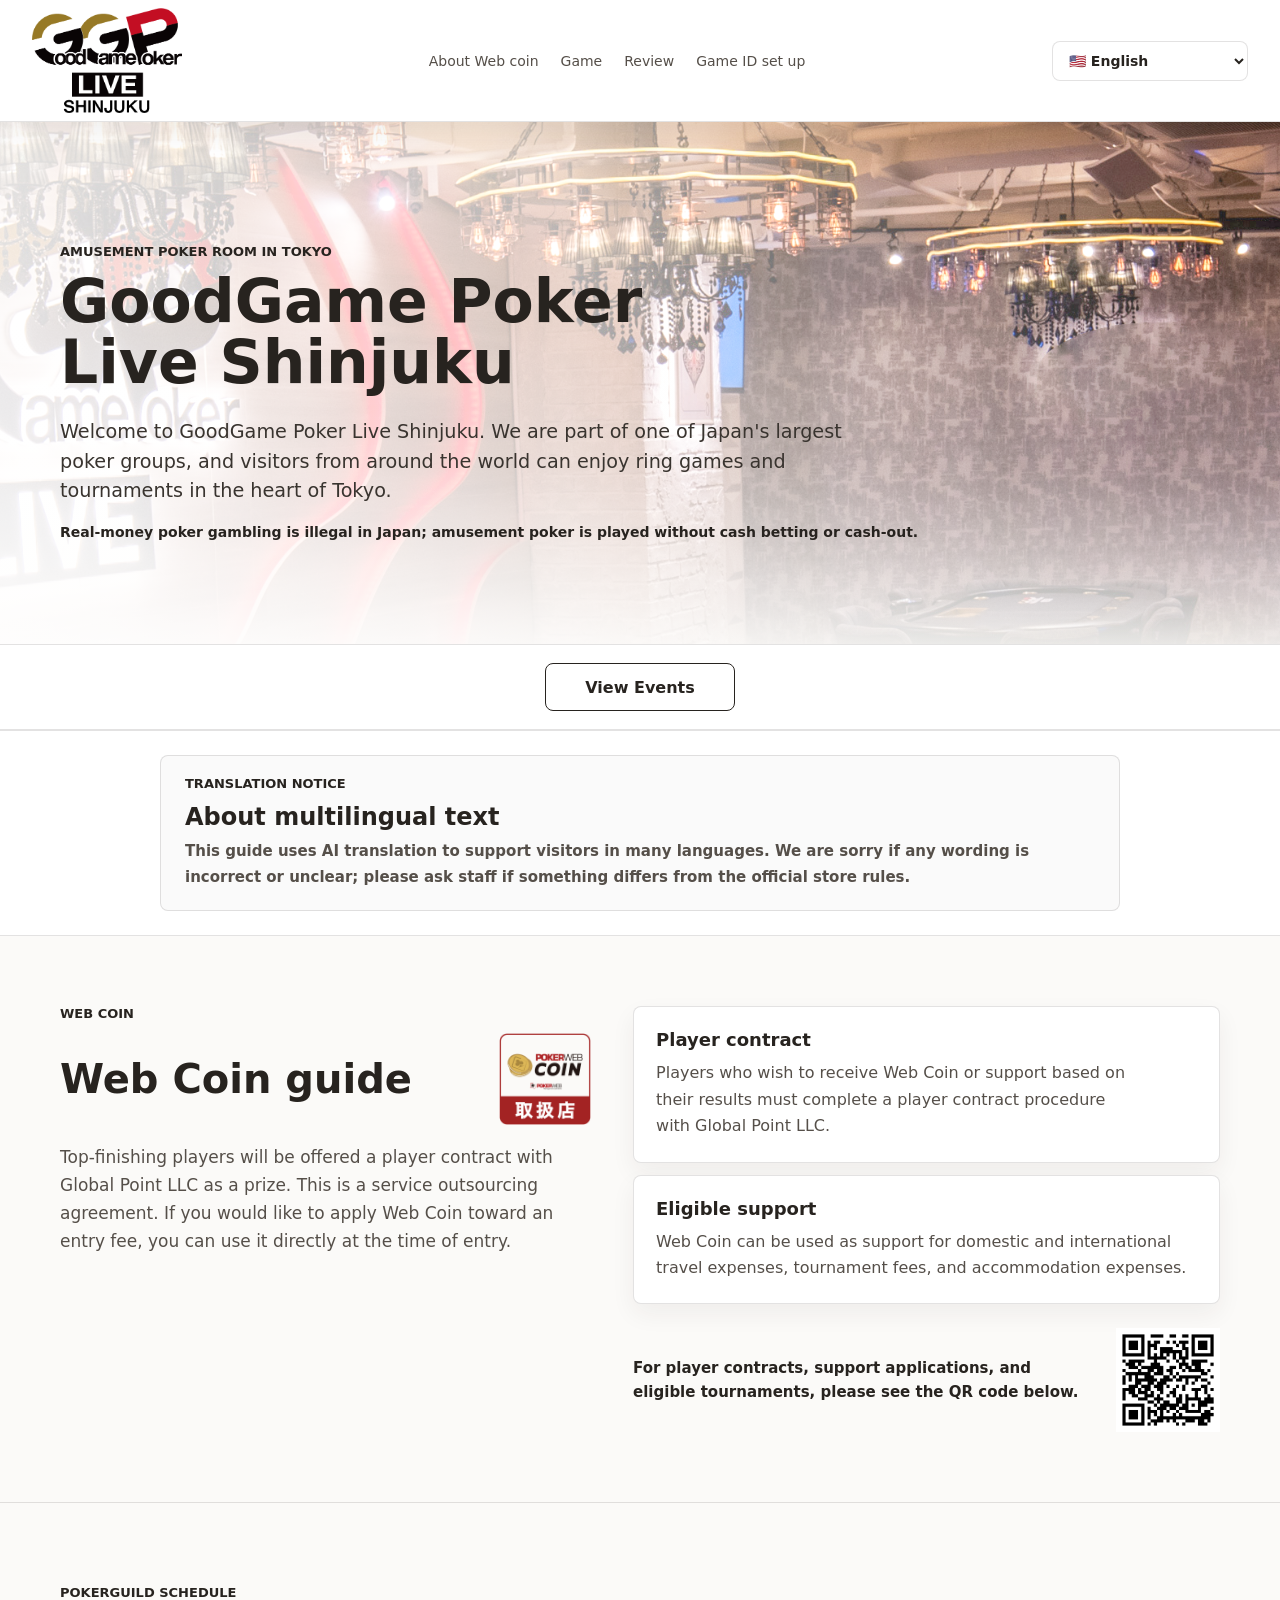
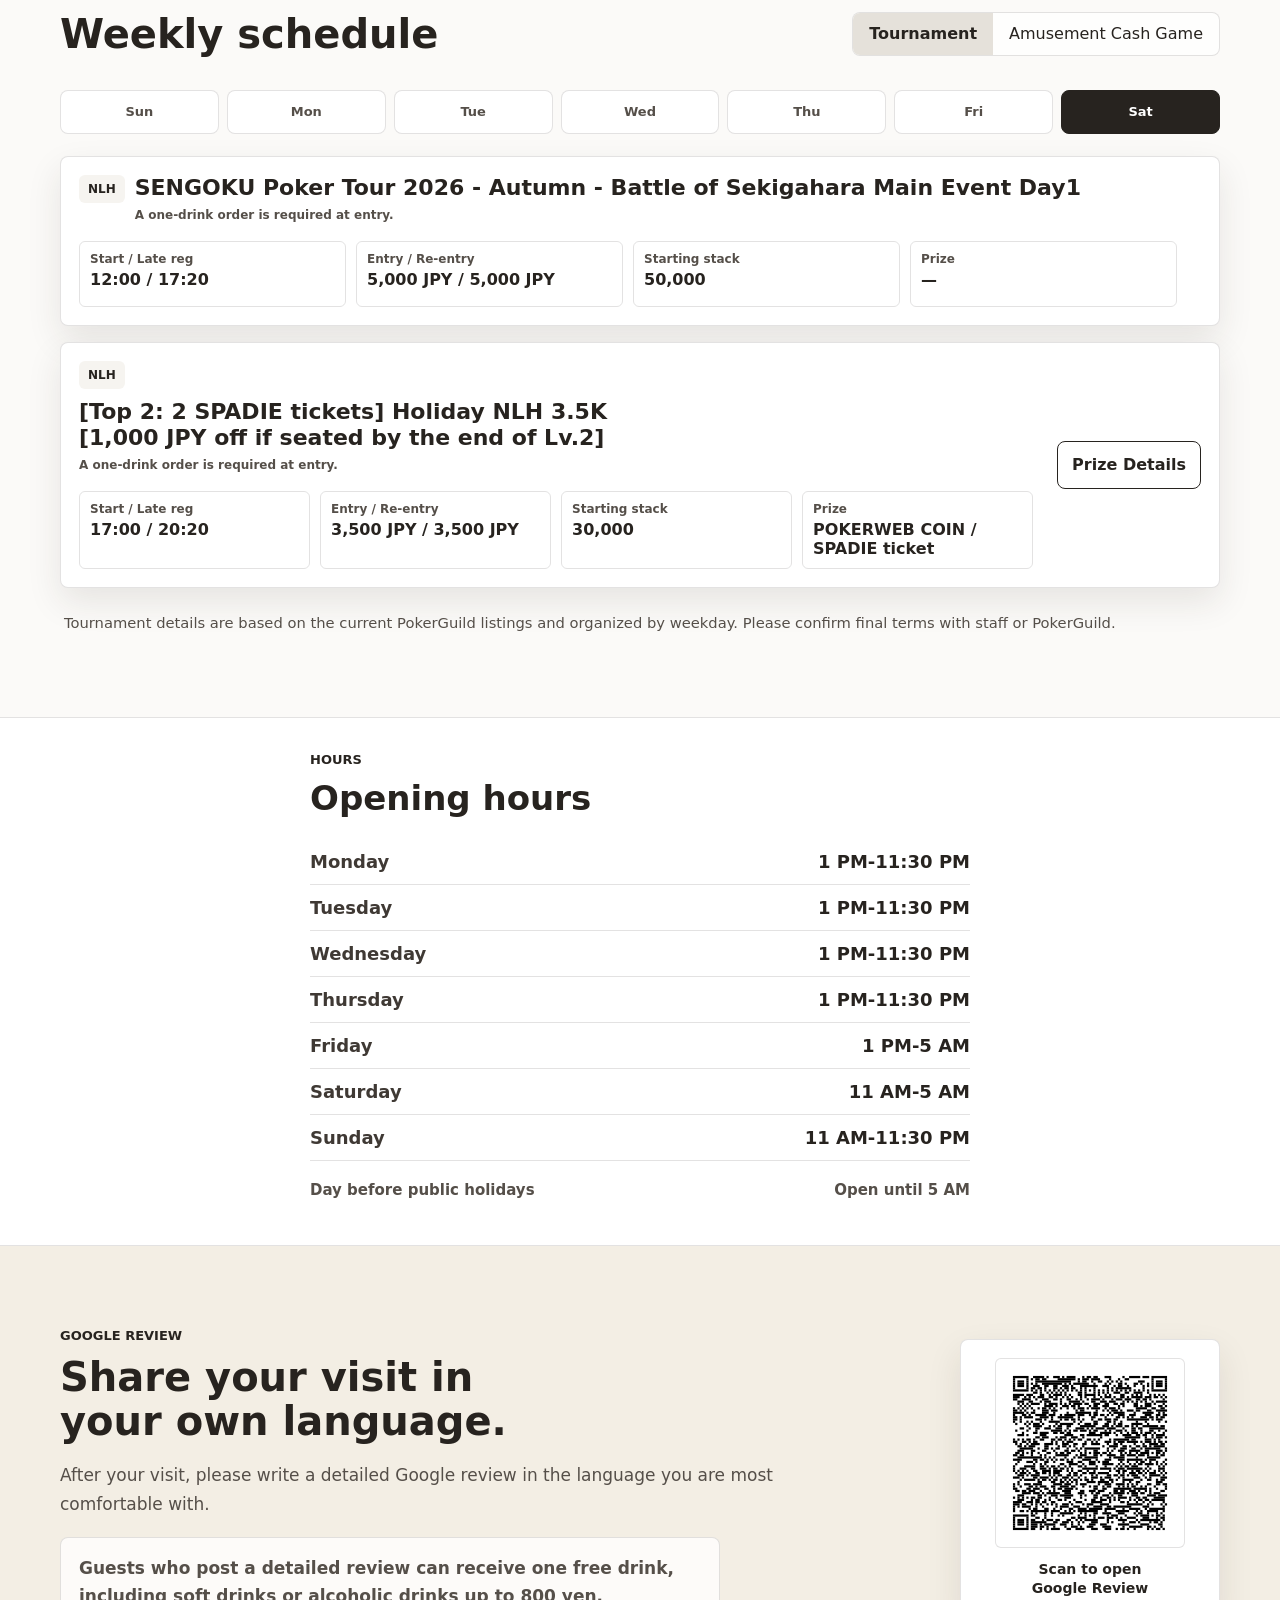
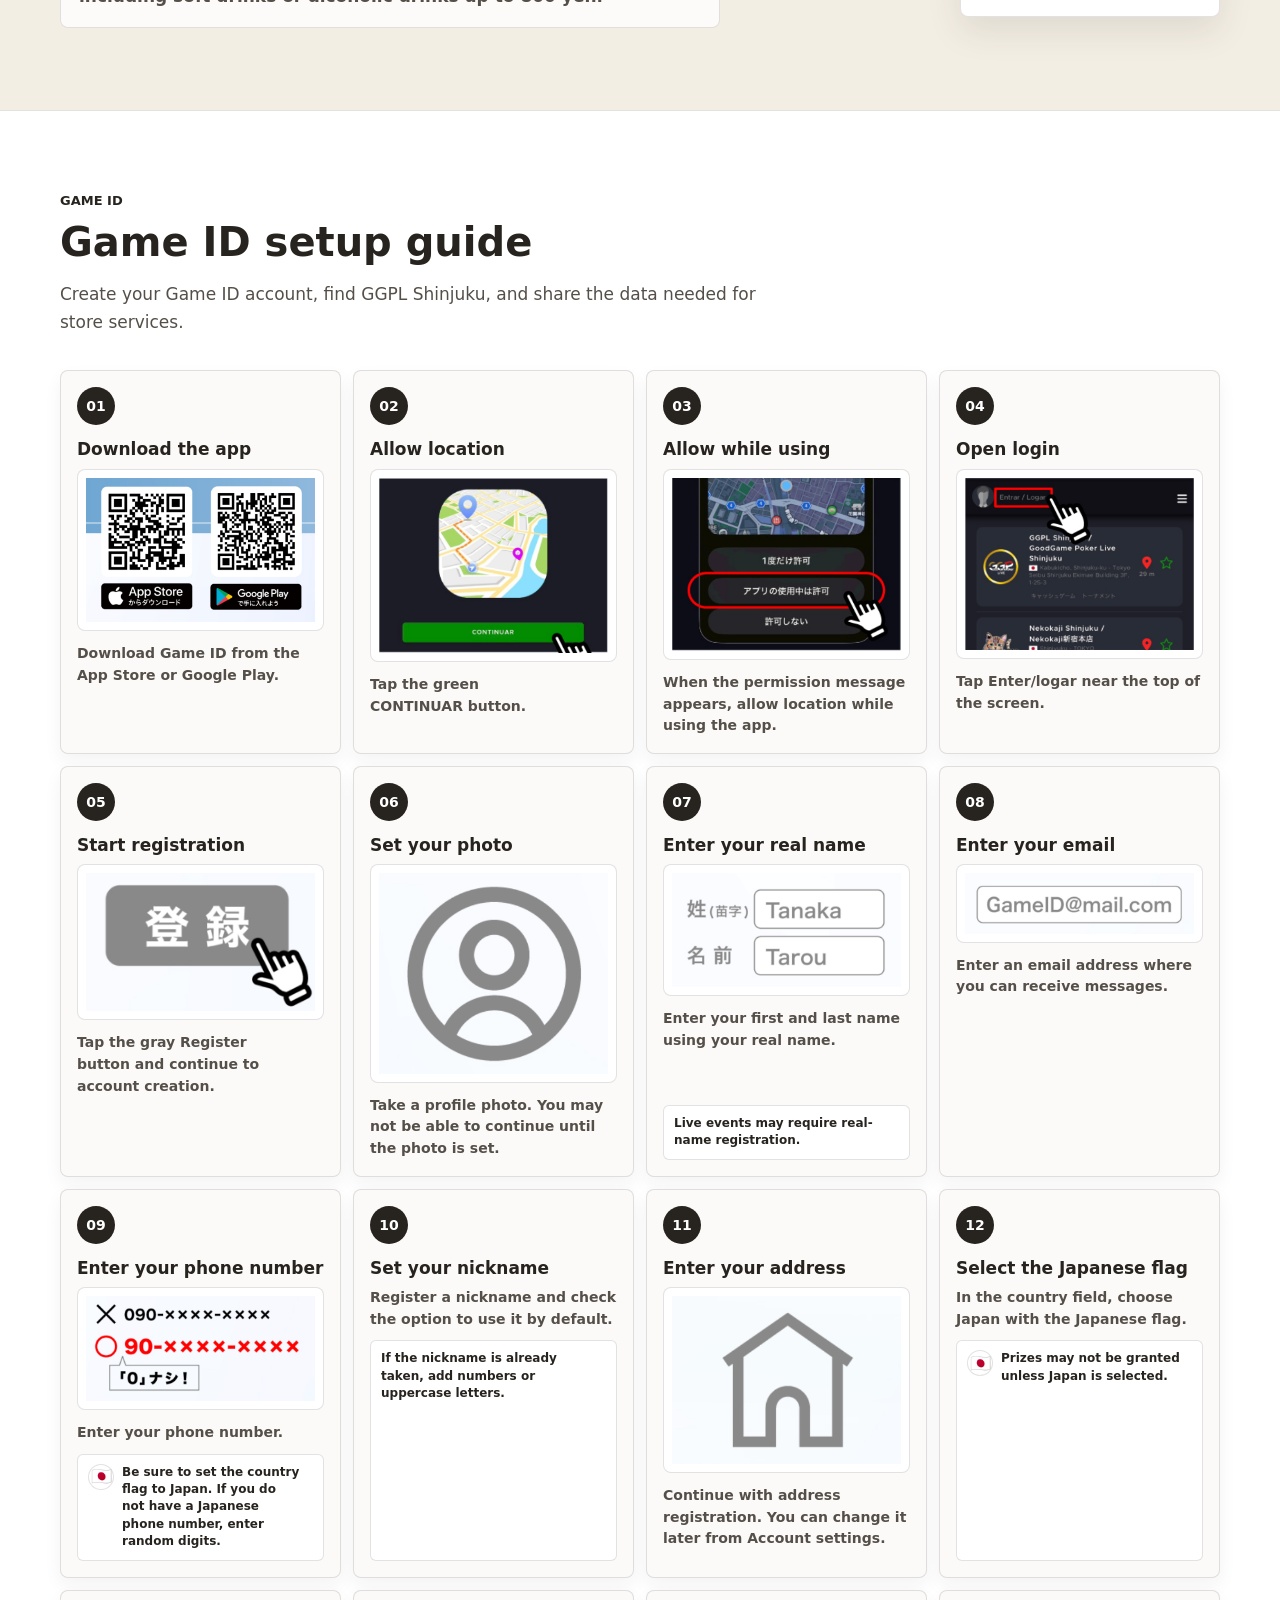
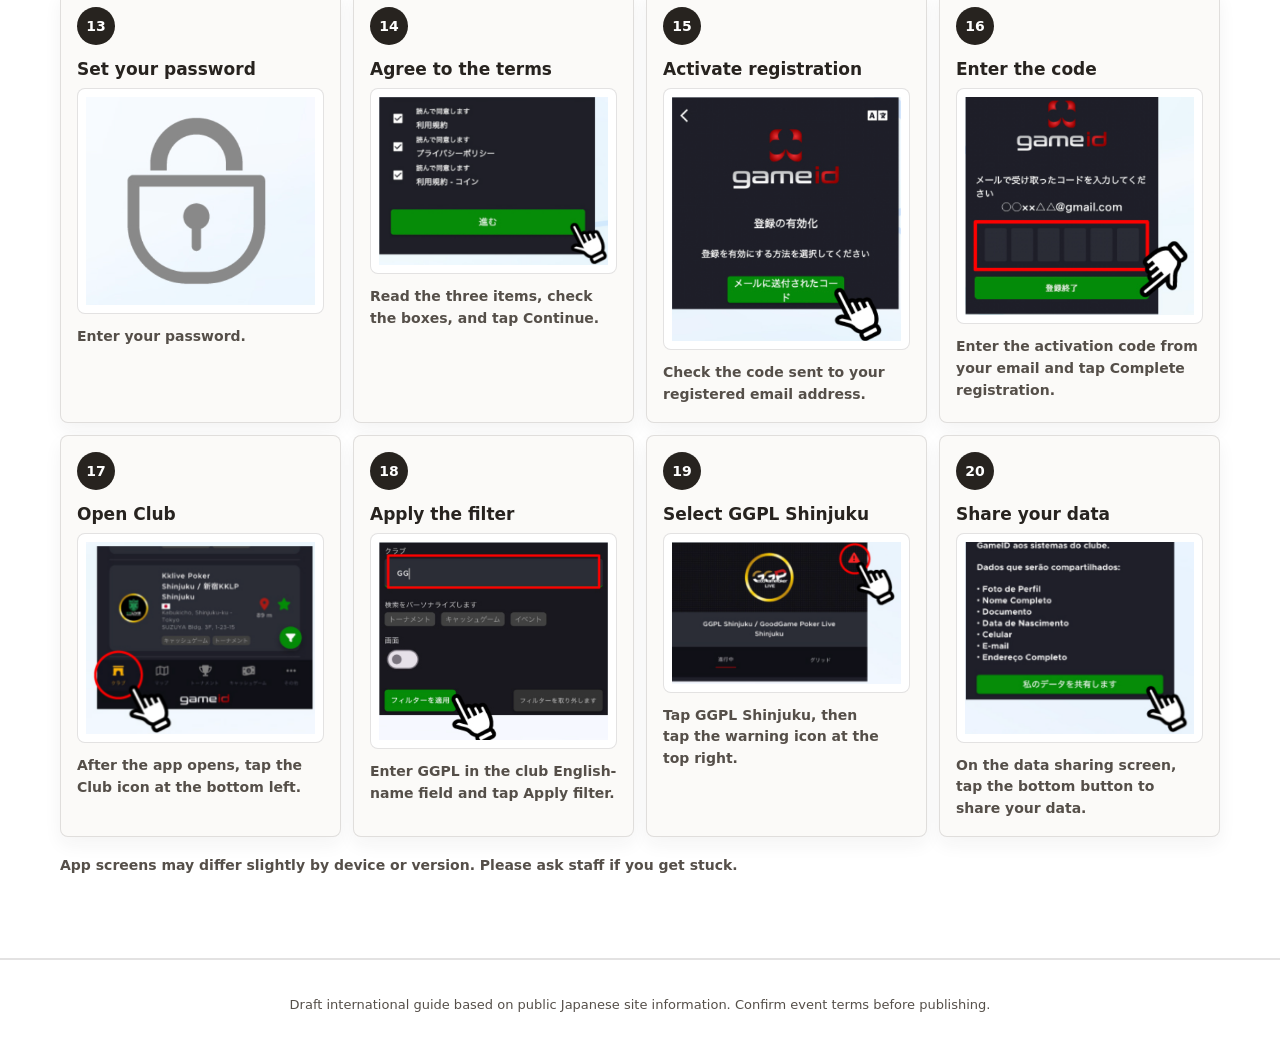
==== docs/index.html @ 567cec68 "Use fixed weekly game schedule" ====
<!doctype html>
<html lang="en">
  <head>
    <meta charset="utf-8">
    <meta name="viewport" content="width=device-width, initial-scale=1">
    <title>GoodGame Poker Live Shinjuku | International Visitor Guide</title>
    <meta name="robots" content="noindex,nofollow">
    <meta
      name="description"
      content="International visitor guide for GoodGame Poker Live Shinjuku, an amusement poker room in Shinjuku, Tokyo."
    >
    <link rel="icon" href="assets/logo-shinjuku.png">
    <link rel="stylesheet" href="styles.css?v=20260905-weekly-schedule">
  </head>
  <body>
    <header class="site-header" aria-label="Primary">
      <a class="brand" href="#top" aria-label="GoodGame Poker Live Shinjuku">
        <img class="brand-logo" src="assets/logo-shinjuku.png" alt="GoodGame Poker Live Shinjuku">
      </a>
      <nav class="nav-links" aria-label="Page sections">
        <a href="#webcoin" data-i18n="navWebCoin">About Web coin</a>
        <a href="#events" data-i18n="navEvents">Game</a>
        <a href="#apply" data-i18n="navApply">Review</a>
        <a href="#gameid" data-i18n="navGameId">Game ID set up</a>
      </nav>
      <div class="language-switcher">
        <label class="sr-only" for="language-select">Language</label>
        <select id="language-select" aria-label="Language">
          <option value="en">🇺🇸 English</option>
          <option value="ko">🇰🇷 한국어</option>
          <option value="zh">🇨🇳 简体中文</option>
          <option value="zhTW">🇹🇼 繁體中文（台灣）</option>
          <option value="zhHK">🇭🇰 繁體中文（香港）</option>
          <option value="ja">🇯🇵 日本語</option>
          <option value="th">🇹🇭 ไทย</option>
          <option value="vi">🇻🇳 Tiếng Việt</option>
          <option value="id">🇮🇩 Bahasa Indonesia</option>
          <option value="tl">🇵🇭 Filipino</option>
          <option value="es">🇪🇸 Español</option>
          <option value="fr">🇫🇷 Français</option>
          <option value="de">🇩🇪 Deutsch</option>
          <option value="it">🇮🇹 Italiano</option>
          <option value="ptBR">🇧🇷 Português</option>
        </select>
      </div>
    </header>

    <main id="top">
      <section class="hero" aria-label="GoodGame Poker Live Shinjuku">
        <div class="hero-media" aria-hidden="true"></div>
        <div class="hero-overlay"></div>
        <div class="hero-content">
          <p class="eyebrow" data-i18n="eyebrow">Amusement poker room in Tokyo</p>
          <h1 data-i18n="heroTitle">GoodGame Poker Live Shinjuku</h1>
          <p class="hero-copy" data-i18n="heroCopy">
            Welcome to GoodGame Poker Live Shinjuku. We are part of one of Japan's largest poker groups, and visitors from around the world can enjoy ring games and tournaments in the heart of Tokyo.
          </p>
          <p class="compliance-note" data-i18n="compliance">
            Real-money poker gambling is illegal in Japan; amusement poker is played without cash betting or cash-out.
          </p>
        </div>
      </section>

      <nav class="hero-actions" aria-label="Primary actions">
        <a class="button button-primary" href="#events" data-i18n="ctaEvents">View Events</a>
      </nav>

      <section class="translation-note-section" aria-labelledby="translation-note-title">
        <div class="translation-note-inner">
          <p class="section-kicker" data-i18n="translationNoticeKicker">Translation notice</p>
          <h2 id="translation-note-title" data-i18n="translationNoticeTitle">About multilingual text</h2>
          <p data-i18n="translationNoticeCopy">
            This guide uses AI translation to support visitors in many languages. We are sorry if any wording is incorrect or unclear; please ask staff if something differs from the official store rules.
          </p>
        </div>
      </section>

      <section id="webcoin" class="webcoin-section" aria-labelledby="webcoin-title">
        <div class="section-inner webcoin-layout">
          <div class="section-heading webcoin-heading">
            <p class="section-kicker" data-i18n="webcoinKicker">Web Coin</p>
            <div class="webcoin-title-row">
              <h2 id="webcoin-title" data-i18n="webcoinTitle">Web Coin guide</h2>
              <figure class="webcoin-badge">
                <img src="assets/pokerweb-coin-shop.png" alt="PokerWeb Coin participating store">
              </figure>
            </div>
            <p data-i18n="webcoinIntro">
              Top-finishing players will be offered a player contract with Global Point LLC as a prize. This is a service outsourcing agreement. If you would like to apply Web Coin toward an entry fee, you can use it directly at the time of entry.
            </p>
          </div>
          <div class="webcoin-details">
            <div class="webcoin-card-list">
              <article class="webcoin-card">
                <h3 data-i18n="webcoinCheckTitle">Player contract</h3>
                <p data-i18n="webcoinCheckCopy">
                  Players who wish to receive Web Coin or support based on their results must complete a player contract procedure with Global Point LLC.
                </p>
              </article>
              <article class="webcoin-card">
                <h3 data-i18n="webcoinUseTitle">Eligible support</h3>
                <p data-i18n="webcoinUseCopy">
                  Web Coin can be used as support for domestic and international travel expenses, tournament fees, and accommodation expenses.
                </p>
              </article>
            </div>
            <div class="webcoin-qr">
              <p data-i18n="webcoinApplyText">
                For player contracts, support applications, and eligible tournaments, please see the QR code below.
              </p>
              <img src="assets/webcoin-support-qr.png" alt="Player contract and support application QR code">
            </div>
          </div>
        </div>
      </section>

      <section id="events" class="section section-light">
        <div class="section-inner">
          <div class="section-heading event-heading">
            <div>
              <p class="section-kicker" data-i18n="eventsKicker">Updated schedule</p>
              <h2 data-i18n="eventsTitle">Upcoming events</h2>
            </div>
            <div class="filter-tabs" aria-label="Event filter">
              <button type="button" data-filter="tournament" aria-pressed="true" data-i18n="filterTournament">Tournament</button>
              <button type="button" data-filter="ring" aria-pressed="false" data-i18n="filterRing">Amusement Cash Game</button>
            </div>
          </div>
          <div id="event-list" class="event-list" aria-live="polite"></div>
        </div>
      </section>

      <section class="opening-hours" aria-labelledby="opening-hours-title">
        <div class="opening-hours-inner">
          <p class="section-kicker" data-i18n="hoursKicker">Hours</p>
          <h2 id="opening-hours-title" data-i18n="hoursTitle">Opening hours</h2>
          <dl class="hours-table">
            <div class="hours-row">
              <dt data-i18n="hoursMondayLabel">Monday</dt>
              <dd data-i18n="hoursWeekdayTime">1 PM-11:30 PM</dd>
            </div>
            <div class="hours-row">
              <dt data-i18n="hoursTuesdayLabel">Tuesday</dt>
              <dd data-i18n="hoursWeekdayTime">1 PM-11:30 PM</dd>
            </div>
            <div class="hours-row">
              <dt data-i18n="hoursWednesdayLabel">Wednesday</dt>
              <dd data-i18n="hoursWeekdayTime">1 PM-11:30 PM</dd>
            </div>
            <div class="hours-row">
              <dt data-i18n="hoursThursdayLabel">Thursday</dt>
              <dd data-i18n="hoursWeekdayTime">1 PM-11:30 PM</dd>
            </div>
            <div class="hours-row">
              <dt data-i18n="hoursFridayLabel">Friday</dt>
              <dd data-i18n="hoursFridayTime">1 PM-5 AM</dd>
            </div>
            <div class="hours-row">
              <dt data-i18n="hoursSaturdayLabel">Saturday</dt>
              <dd data-i18n="hoursSaturdayTime">11 AM-5 AM</dd>
            </div>
            <div class="hours-row">
              <dt data-i18n="hoursSundayLabel">Sunday</dt>
              <dd data-i18n="hoursSundayTime">11 AM-11:30 PM</dd>
            </div>
            <div class="hours-row hours-note">
              <dt data-i18n="hoursHolidayEveLabel">Day before public holidays</dt>
              <dd data-i18n="hoursHolidayEveTime">Open until 5 AM</dd>
            </div>
          </dl>
        </div>
      </section>

      <section id="apply" class="section section-accent review-section">
        <div class="section-inner review-layout">
          <div class="section-heading review-heading">
            <p class="section-kicker" data-i18n="applyKicker">Google Review</p>
            <h2 data-i18n="applyTitle">Share your visit in your own language.</h2>
            <p data-i18n="reviewCopy">
              Please write a detailed Google review in your own language after your visit.
            </p>
            <p class="review-offer" data-i18n="reviewOffer">
              Guests who post a detailed review can receive one free drink, including soft drinks or alcohol up to 800 yen.
            </p>
          </div>
          <a
            class="review-qr-card"
            href="https://www.google.com/search?sca_esv=8d9371b1f2eb8502&amp;rlz=1C5GCCM_en&amp;sxsrf=ANbL-n4-zMX0mp618b1idYOj0TOd5Lyglw:1781816969399&amp;q=ggpl%E6%96%B0%E5%AE%BF&amp;si=AL3DRZEsmMGCryMMFSHJ3StBhOdZ2-6yYkXd_doETEE1OR-qOdqs2BJrlVEfRWhz5lolf_mDivwP0132Lw03lykFj68XIf6q6Ga-NZxWmTU1yCcWnIomvuuCzYCJrDNbyJ8w_O0hLqYMDgnyczsM8z8jciypNurzp8uG2UviBiw2iPYyitPnNSQ%3D&amp;sa=X&amp;ved=2ahUKEwik1o-82ZGVAxXmzDgGHeGhIEkQrrQLegQIHRAA&amp;biw=1401&amp;bih=800&amp;dpr=2"
            target="_blank"
            rel="noopener"
          >
            <img src="assets/google-review-qr.svg?v=google-review-20260619-b" alt="Google Review QR code">
            <span data-i18n="reviewQrText">Scan to open Google Review</span>
          </a>
        </div>
      </section>

      <section id="gameid" class="section section-dark gameid-section">
        <div class="section-inner">
          <div class="section-heading gameid-heading">
            <p class="section-kicker" data-i18n="gameIdKicker">Game ID</p>
            <h2 data-i18n="gameIdTitle">Game ID setup guide</h2>
            <p data-i18n="gameIdIntro">
              Use this guide to create your Game ID account, find GGPL Shinjuku, and share the data needed for store services.
            </p>
          </div>
          <div id="gameid-guide" class="gameid-guide" aria-live="polite"></div>
          <button class="gameid-more-button" type="button" data-gameid-more data-i18n="gameIdShowMore">Show more</button>
          <p class="gameid-staff-note" data-i18n="gameIdStaffNote">
            App screens may differ slightly by device or version. Please ask staff if you get stuck.
          </p>
        </div>
      </section>

    </main>

    <footer class="site-footer">
      <p data-i18n="footerNote">
        Draft international guide based on public Japanese site information. Confirm event terms before publishing.
      </p>
    </footer>

    <div id="prize-dialog" class="prize-dialog" role="dialog" aria-modal="true" aria-labelledby="prize-dialog-title" hidden>
      <div class="prize-dialog-backdrop" data-prize-dialog-close></div>
      <section class="prize-dialog-panel" tabindex="-1">
        <button class="prize-dialog-close" type="button" aria-label="Close" data-prize-dialog-close>×</button>
        <div id="prize-dialog-body" class="prize-dialog-body"></div>
      </section>
    </div>

    <script src="app.js?v=20260905-weekly-schedule"></script>
  </body>
</html>
---- docs/styles.css ----
:root {
  --ink: #27231f;
  --paper: #fbfaf8;
  --muted: #554f49;
  --line: rgba(26, 23, 20, 0.12);
  --night: #f3f0ec;
  --night-soft: #ebe6df;
  --control: #f2f0ec;
  --control-strong: #e5e1da;
  --control-soft: #f6f4f0;
  --white: #ffffff;
  --shadow: 0 14px 34px rgba(46, 38, 30, 0.1);
}

* {
  box-sizing: border-box;
}

html {
  scroll-behavior: smooth;
}

body {
  margin: 0;
  background: var(--paper);
  color: var(--ink);
  font-family: Inter, ui-sans-serif, system-ui, -apple-system, BlinkMacSystemFont, "Segoe UI", sans-serif;
  letter-spacing: 0;
  text-rendering: optimizeLegibility;
}

a {
  color: inherit;
}

h1,
h2,
h3,
h4,
p,
li,
dt,
dd,
a,
button,
select,
span {
  overflow-wrap: break-word;
}

h1,
h2,
h3,
h4,
.event-day-heading,
.review-qr-card span {
  text-wrap: balance;
}

p,
li,
dd,
.hero-copy,
.compliance-note {
  text-wrap: pretty;
}

.text-nowrap {
  white-space: nowrap;
}

:lang(ja) .hero h1,
:lang(ja) .hero-copy,
:lang(ja) .compliance-note,
:lang(ja) .section-heading,
:lang(ja) .webcoin-section,
:lang(ja) .translation-note-section,
:lang(ja) .review-section,
:lang(ja) .event-card,
:lang(ja) .gameid-section,
:lang(zh) .hero h1,
:lang(zh) .hero-copy,
:lang(zh) .compliance-note,
:lang(zh) .section-heading,
:lang(zh) .webcoin-section,
:lang(zh) .translation-note-section,
:lang(zh) .review-section,
:lang(zh) .event-card,
:lang(zh) .gameid-section,
:lang(ko) .hero h1,
:lang(ko) .hero-copy,
:lang(ko) .compliance-note,
:lang(ko) .section-heading,
:lang(ko) .webcoin-section,
:lang(ko) .translation-note-section,
:lang(ko) .review-section,
:lang(ko) .event-card,
:lang(ko) .gameid-section {
  line-break: strict;
  word-break: auto-phrase;
  overflow-wrap: break-word;
}

:lang(ja) .hero h1,
:lang(ja) .section-heading h2,
:lang(ja) .opening-hours h2,
:lang(ja) .webcoin-card h3,
:lang(ja) .gameid-step h3,
:lang(zh) .hero h1,
:lang(zh) .section-heading h2,
:lang(zh) .opening-hours h2,
:lang(zh) .webcoin-card h3,
:lang(zh) .gameid-step h3,
:lang(ko) .hero h1,
:lang(ko) .section-heading h2,
:lang(ko) .opening-hours h2,
:lang(ko) .webcoin-card h3,
:lang(ko) .gameid-step h3 {
  word-break: keep-all;
  overflow-wrap: break-word;
}

.sr-only {
  position: absolute;
  width: 1px;
  height: 1px;
  padding: 0;
  margin: -1px;
  overflow: hidden;
  clip: rect(0, 0, 0, 0);
  white-space: nowrap;
  border: 0;
}

button,
a {
  -webkit-tap-highlight-color: transparent;
}

.site-header {
  position: sticky;
  top: 0;
  z-index: 20;
  display: grid;
  grid-template-columns: auto 1fr auto;
  align-items: center;
  gap: 24px;
  min-height: 112px;
  padding: 8px 32px;
  background: rgba(255, 255, 255, 0.92);
  color: var(--ink);
  border-bottom: 1px solid var(--line);
  box-shadow: 0 10px 30px rgba(46, 38, 30, 0.08);
  backdrop-filter: blur(16px);
}

.brand {
  display: inline-flex;
  align-items: center;
  text-decoration: none;
}

.brand-logo {
  display: block;
  width: 150px;
  height: auto;
}

.nav-links {
  display: flex;
  justify-content: center;
  gap: 22px;
  font-size: 14px;
}

.nav-links a {
  flex: 0 0 auto;
  color: var(--muted);
  text-decoration: none;
  white-space: nowrap;
}

.nav-links a:hover {
  color: var(--ink);
}

.language-switcher {
  justify-self: end;
}

.filter-tabs {
  display: inline-flex;
  align-items: stretch;
  gap: 0;
  border: 1px solid var(--line);
  background: rgba(255, 255, 255, 0.68);
  border-radius: 8px;
  overflow: hidden;
}

.filter-tabs button {
  display: grid;
  place-items: center;
  min-width: 42px;
  min-height: 36px;
  padding: 6px 12px;
  border: 0;
  background: transparent;
  color: inherit;
  font: inherit;
  line-height: 1.15;
  text-align: center;
  white-space: normal;
  cursor: pointer;
}

.language-switcher select {
  width: clamp(148px, 18vw, 196px);
  min-height: 40px;
  padding: 0 34px 0 12px;
  border: 1px solid var(--line);
  border-radius: 8px;
  background: rgba(255, 255, 255, 0.74);
  color: var(--ink);
  font: inherit;
  font-size: 14px;
  font-weight: 800;
  cursor: pointer;
}

.hero {
  position: relative;
  min-height: clamp(430px, 58svh, 620px);
  display: grid;
  align-items: center;
  overflow: hidden;
  background: var(--night);
  color: var(--ink);
}

.hero-media,
.hero-overlay {
  position: absolute;
  inset: 0;
}

.hero-media {
  background-image: url("assets/official-mainvisual.png");
  background-position: center;
  background-size: cover;
  filter: brightness(1.02) saturate(1.04);
  transform: scale(1.02);
}

.hero-overlay {
  background:
    linear-gradient(90deg, rgba(255, 255, 255, 0.88), rgba(255, 255, 255, 0.7) 44%, rgba(255, 255, 255, 0.3) 72%, rgba(255, 255, 255, 0.1)),
    linear-gradient(0deg, rgba(251, 250, 247, 0.9), rgba(251, 250, 247, 0.24) 34%, rgba(251, 250, 247, 0) 62%);
}

.hero-content {
  position: relative;
  z-index: 1;
  width: calc(100% - 48px);
  max-width: 920px;
  margin-left: max(32px, calc((100vw - 1160px) / 2));
  padding: 96px 0 78px;
}

.eyebrow,
.section-kicker {
  margin: 0 0 12px;
  color: var(--ink);
  font-size: 13px;
  font-weight: 800;
  text-transform: uppercase;
}

.hero h1 {
  margin: 0;
  max-width: 900px;
  font-size: clamp(44px, 5vw, 60px);
  line-height: 1.02;
  letter-spacing: 0;
}

.hero-copy {
  max-width: 820px;
  margin: 24px 0 0;
  color: #39342f;
  font-size: clamp(18px, 1.5vw, 20px);
  line-height: 1.55;
}

.compliance-note {
  display: inline-block;
  margin: 18px 0 0;
  color: var(--ink);
  font-size: 14px;
  font-weight: 800;
}

.hero-actions {
  display: flex;
  flex-wrap: wrap;
  justify-content: center;
  gap: 14px;
  margin: 0;
  padding: 18px 28px;
  background: var(--white);
  border-top: 1px solid var(--line);
  border-bottom: 1px solid var(--line);
}

.button {
  display: inline-flex;
  align-items: center;
  justify-content: center;
  min-height: 48px;
  padding: 0 18px;
  border-radius: 8px;
  font-weight: 800;
  text-decoration: none;
}

.hero-actions .button {
  min-width: 190px;
}

.button-primary {
  background: var(--white);
  color: var(--ink);
  border: 1px solid var(--ink);
}

.button-secondary {
  background: var(--control);
  color: var(--ink);
  border: 1px solid var(--line);
}

.button-ghost {
  color: var(--ink);
  background: rgba(255, 255, 255, 0.7);
  border: 1px solid var(--line);
}

.opening-hours {
  background: var(--white);
  color: var(--ink);
  border-top: 1px solid var(--line);
  border-bottom: 1px solid var(--line);
  padding: 34px 28px;
}

.opening-hours-inner {
  width: min(660px, 100%);
  margin: 0 auto;
}

.opening-hours h2 {
  margin: 0;
  font-size: 34px;
  line-height: 1.12;
}

.hours-table {
  display: grid;
  margin: 22px 0 0;
}

.hours-row {
  display: grid;
  grid-template-columns: minmax(130px, 1fr) auto;
  gap: 24px;
  align-items: baseline;
  padding: 12px 0;
  border-bottom: 1px solid var(--line);
}

.hours-row:last-child {
  border-bottom: 0;
}

.hours-row dt,
.hours-row dd {
  margin: 0;
}

.hours-row dt {
  color: #3f3934;
  font-size: 18px;
  font-weight: 850;
}

.hours-row dd {
  color: var(--ink);
  font-size: 18px;
  font-weight: 850;
  text-align: right;
}

.hours-note {
  margin-top: 8px;
}

.hours-note dt,
.hours-note dd {
  color: var(--muted);
  font-size: 15px;
  font-weight: 750;
}

.webcoin-section {
  background: var(--paper);
  padding: 70px 28px;
  border-bottom: 1px solid var(--line);
}

.webcoin-section[id] {
  scroll-margin-top: 96px;
}

.webcoin-layout {
  display: grid;
  grid-template-columns: minmax(320px, 0.95fr) minmax(0, 1.05fr);
  gap: 42px;
  align-items: start;
}

.webcoin-layout .section-heading p:not(.section-kicker) {
  max-width: 560px;
  margin: 18px 0 0;
  color: var(--muted);
  font-size: 17px;
  line-height: 1.65;
}

.webcoin-heading {
  max-width: none;
  margin-bottom: 0;
}

.section-heading,
.webcoin-layout > *,
.webcoin-card-list,
.webcoin-details,
.webcoin-card,
.event-list,
.event-day-list,
.event-card,
.event-content,
.event-title-row,
.event-title-copy {
  min-width: 0;
}

.webcoin-title-row {
  display: grid;
  grid-template-columns: minmax(0, 1fr) 92px;
  gap: 16px;
  align-items: center;
}

.webcoin-badge {
  width: 92px;
  margin: 0;
  justify-self: end;
}

.webcoin-badge img {
  display: block;
  width: 100%;
  height: auto;
}

.webcoin-card-list {
  display: grid;
  gap: 12px;
}

.webcoin-details {
  display: grid;
  gap: 20px;
}

.webcoin-card {
  width: 100%;
  max-width: 100%;
  padding: 22px;
  background: var(--white);
  border: 1px solid var(--line);
  border-radius: 8px;
  box-shadow: 0 10px 24px rgba(46, 38, 30, 0.06);
}

.webcoin-card h3 {
  margin: 0;
  font-size: 18px;
}

.webcoin-card p {
  margin: 10px 0 0;
  color: var(--muted);
  line-height: 1.65;
}

.webcoin-qr {
  display: grid;
  grid-template-columns: minmax(0, 1fr) 104px;
  gap: 18px;
  align-items: center;
  padding: 4px 0 0;
}

.webcoin-qr p {
  margin: 0;
  color: var(--ink);
  font-size: 15px;
  font-weight: 800;
  line-height: 1.6;
}

.webcoin-qr img {
  display: block;
  width: 104px;
  height: auto;
}

.translation-note-section {
  padding: 24px 28px;
  background: var(--white);
  border-top: 1px solid var(--line);
  border-bottom: 1px solid var(--line);
}

.translation-note-inner {
  width: min(960px, 100%);
  margin: 0 auto;
  padding: 20px 24px;
  border: 1px solid var(--line);
  border-radius: 8px;
  background: #fafafa;
}

.translation-note-inner h2 {
  margin: 4px 0 8px;
  color: var(--ink);
  font-size: 24px;
}

.translation-note-inner p:last-child {
  margin: 0;
  color: var(--muted);
  font-size: 15px;
  font-weight: 700;
  line-height: 1.7;
}

.section {
  padding: 82px 28px;
}

.section[id] {
  scroll-margin-top: 96px;
}

.section-light {
  background: var(--paper);
}

.section-dark {
  background: var(--white);
  color: var(--ink);
  border-top: 1px solid var(--line);
  border-bottom: 1px solid var(--line);
}

.section-accent {
  background: #f3eee4;
}

.section-inner {
  width: min(1160px, 100%);
  margin: 0 auto;
}

.section-heading {
  max-width: 680px;
  margin-bottom: 34px;
}

.section-heading h2 {
  margin: 0;
  font-size: 40px;
  line-height: 1.1;
  letter-spacing: 0;
}

.gameid-heading {
  max-width: 760px;
}

.gameid-heading p:not(.section-kicker) {
  margin: 16px 0 0;
  color: var(--muted);
  font-size: 17px;
  line-height: 1.65;
}

.gameid-guide {
  display: grid;
  grid-template-columns: repeat(4, minmax(0, 1fr));
  gap: 12px;
}

.gameid-step {
  display: grid;
  grid-template-rows: auto auto auto 1fr auto;
  align-content: start;
  min-width: 0;
  min-height: 310px;
  padding: 16px;
  background: var(--paper);
  border: 1px solid var(--line);
  border-radius: 8px;
  box-shadow: 0 8px 18px rgba(46, 38, 30, 0.05);
}

.gameid-step-number {
  display: grid;
  place-items: center;
  width: 38px;
  height: 38px;
  border-radius: 999px;
  background: var(--ink);
  color: var(--white);
  font-size: 14px;
  font-weight: 900;
  line-height: 1;
}

.gameid-step h3 {
  margin: 14px 0 8px;
  font-size: 17px;
  line-height: 1.25;
}

.gameid-step-media {
  display: grid;
  place-items: center;
  width: 100%;
  min-width: 0;
  max-width: 100%;
  margin: 0 0 12px;
  padding: 8px;
  background: var(--white);
  border: 1px solid var(--line);
  border-radius: 8px;
}

.gameid-step-media img {
  display: block;
  width: min(100%, 300px);
  max-width: 100%;
  height: auto;
}

.gameid-step p {
  margin: 0;
  color: var(--muted);
  font-size: 14px;
  font-weight: 650;
  line-height: 1.55;
}

.gameid-step .gameid-step-note {
  display: flex;
  gap: 8px;
  align-items: flex-start;
  margin-top: 10px;
  padding: 9px 10px;
  background: var(--white);
  border: 1px solid var(--line);
  border-radius: 6px;
  color: var(--ink);
  font-size: 12px;
  font-weight: 850;
  line-height: 1.45;
}

.gameid-step-note-alert {
  background: #fff8df;
  border-color: rgba(157, 127, 32, 0.34);
}

.gameid-flag-badge {
  display: inline-grid;
  place-items: center;
  flex: 0 0 auto;
  width: 26px;
  height: 26px;
  background: var(--white);
  border: 1px solid var(--line);
  border-radius: 999px;
  font-size: 17px;
  line-height: 1;
}

.gameid-staff-note {
  margin: 18px 0 0;
  color: var(--muted);
  font-size: 14px;
  font-weight: 800;
  line-height: 1.55;
}

.gameid-more-button {
  display: none;
}

.steps {
  display: grid;
  grid-template-columns: repeat(3, 1fr);
  gap: 18px;
}

.step-card,
.event-card,
.link-card {
  border-radius: 8px;
  box-shadow: var(--shadow);
}

.step-card {
  min-height: 250px;
  padding: 28px;
  background: var(--white);
  border: 1px solid var(--line);
}

.step-number {
  color: var(--ink);
  font-weight: 900;
}

.step-card h3,
.game-item h3,
.event-card h3 {
  margin: 12px 0;
  font-size: 22px;
  line-height: 1.2;
}

.step-card p,
.game-item p,
.event-card p,
.faq-list p,
.link-card span {
  color: var(--muted);
  line-height: 1.65;
}

.event-card p {
  white-space: pre-line;
}

.split {
  display: grid;
  grid-template-columns: 0.8fr 1.2fr;
  gap: 54px;
  align-items: start;
}

.game-list {
  display: grid;
  gap: 18px;
}

.game-item {
  padding: 24px 0;
  border-top: 1px solid var(--line);
}

.game-item:first-child {
  border-top: 0;
}

.game-item p {
  color: var(--muted);
}

.event-heading {
  max-width: none;
  display: flex;
  justify-content: space-between;
  gap: 24px;
  align-items: end;
}

.event-source,
.event-source-note {
  max-width: 560px;
  margin-top: 10px;
  color: var(--muted);
  font-size: 0.92rem;
  line-height: 1.55;
}

.event-source-note {
  max-width: none;
  margin: 2px 0 0;
  padding: 0 4px;
}

.filter-tabs {
  flex-wrap: wrap;
  border-color: var(--line);
  color: var(--ink);
}

.filter-tabs button {
  min-width: 132px;
  min-height: 42px;
  padding: 6px 16px;
}

.filter-tabs button[data-filter="ring"] {
  min-width: 190px;
}

.filter-tabs button[aria-pressed="true"] {
  background: var(--control-strong);
  color: var(--ink);
  font-weight: 800;
}

.event-list {
  display: grid;
  gap: 22px;
}

.event-day-heading {
  margin: 0;
  padding: 0 2px;
  color: var(--ink);
  font-size: 22px;
  line-height: 1.2;
  text-align: center;
}

.event-date-nav {
  display: grid;
  grid-template-columns: 44px minmax(180px, auto) 44px;
  gap: 12px;
  align-items: center;
  justify-content: center;
}

.event-weekday-nav {
  display: grid;
  grid-template-columns: repeat(7, minmax(70px, 1fr));
  gap: 8px;
  align-items: stretch;
}

.event-weekday-nav button {
  min-height: 44px;
  padding: 8px 10px;
  border: 1px solid var(--line);
  border-radius: 8px;
  background: var(--white);
  color: var(--muted);
  font: inherit;
  font-size: 13px;
  font-weight: 900;
  line-height: 1.15;
  cursor: pointer;
}

.event-weekday-nav button[aria-pressed="true"] {
  border-color: var(--ink);
  background: var(--ink);
  color: var(--white);
}

.cash-game-period-nav {
  display: inline-grid;
  grid-template-columns: repeat(2, minmax(128px, 1fr));
  justify-self: center;
  overflow: hidden;
  border: 1px solid var(--line);
  border-radius: 8px;
  background: var(--white);
}

.cash-game-period-nav button {
  min-height: 44px;
  padding: 8px 18px;
  border: 0;
  border-left: 1px solid var(--line);
  background: transparent;
  color: var(--muted);
  font: inherit;
  font-size: 14px;
  font-weight: 900;
  line-height: 1.15;
  cursor: pointer;
}

.cash-game-period-nav button:first-child {
  border-left: 0;
}

.cash-game-period-nav button[aria-pressed="true"] {
  background: var(--ink);
  color: var(--white);
}

.date-arrow {
  display: grid;
  place-items: center;
  width: 44px;
  height: 44px;
  border: 1px solid var(--line);
  border-radius: 999px;
  background: var(--white);
  color: var(--ink);
  font-size: 28px;
  line-height: 1;
  cursor: pointer;
}

.date-arrow:hover:not(:disabled) {
  background: var(--control-soft);
}

.date-arrow:disabled {
  color: var(--line-strong);
  cursor: not-allowed;
  opacity: 0.45;
}

.event-day-list {
  display: grid;
  gap: 16px;
}

.event-card {
  display: grid;
  grid-template-columns: 1fr auto;
  gap: 24px;
  align-items: stretch;
  padding: 18px;
  background: var(--white);
  border: 1px solid var(--line);
}

.event-card-fixed {
  grid-template-columns: 1fr;
}

.event-date {
  display: grid;
  place-items: center;
  align-content: center;
  min-height: 142px;
  background: var(--control);
  color: var(--ink);
  border-radius: 6px;
  text-align: center;
}

.event-date span {
  font-size: 14px;
  color: var(--muted);
}

.event-date strong {
  margin-top: 8px;
  font-size: 30px;
}

.event-title-row {
  display: flex;
  flex-wrap: wrap;
  gap: 10px;
  align-items: flex-start;
}

.event-title-copy {
  min-width: min(100%, 260px);
}

.event-title-copy h3 {
  margin: 0;
}

:lang(ja) .event-title-copy h3,
:lang(zh) .event-title-copy h3,
:lang(ko) .event-title-copy h3 {
  line-break: auto;
  word-break: normal;
  overflow-wrap: anywhere;
}

.event-subtitle {
  display: block;
  margin-top: 5px;
  color: var(--muted);
  font-size: 13px;
  font-weight: 800;
  line-height: 1.35;
}

.event-drink-note {
  font-size: 12px;
  font-weight: 850;
}

.category-pill,
.link-label {
  display: inline-grid;
  place-items: center;
  min-height: 28px;
  padding: 0 9px;
  border-radius: 6px;
  background: var(--control-soft);
  color: var(--ink);
  font-size: 12px;
  font-weight: 900;
}

.event-meta {
  display: grid;
  grid-template-columns: repeat(4, minmax(120px, 1fr));
  gap: 10px;
  margin: 18px 0 0;
}

.event-meta-item {
  min-height: 66px;
  padding: 10px;
  border: 1px solid var(--line);
  border-radius: 6px;
}

.event-meta dt {
  color: var(--muted);
  font-size: 12px;
  font-weight: 800;
}

.event-meta dd {
  margin: 4px 0 0;
  font-weight: 800;
  overflow-wrap: anywhere;
}

.cash-game-rates {
  margin-top: 14px;
  padding: 12px;
  border: 1px solid var(--line);
  border-radius: 8px;
  background: var(--white);
}

.cash-game-rates > strong {
  display: block;
  margin-bottom: 8px;
  font-size: 14px;
}

.cash-game-rate-grid {
  display: grid;
  grid-template-columns: repeat(4, minmax(124px, 1fr));
  gap: 8px;
}

.cash-game-rate-row {
  display: grid;
  gap: 5px;
  min-height: 64px;
  padding: 9px 10px;
  border: 1px solid var(--line);
  border-radius: 6px;
  background: var(--control-soft);
}

.cash-game-rate-main {
  display: flex;
  flex-wrap: wrap;
  gap: 4px 7px;
  align-items: baseline;
}

.cash-game-rate-main strong {
  font-size: 15px;
  line-height: 1.1;
}

.cash-game-rate-main span,
.cash-game-rate-max {
  color: var(--muted);
  font-size: 12px;
  font-weight: 800;
  line-height: 1.25;
}

.cash-game-chips {
  display: grid;
  grid-template-columns: repeat(2, minmax(0, 1fr));
  gap: 10px;
  margin-top: 10px;
}

.cash-game-chip-panel {
  padding: 12px;
  border: 1px solid var(--line);
  border-radius: 8px;
  background: var(--white);
}

.cash-game-chip-panel h4 {
  margin: 0 0 8px;
  font-size: 14px;
  line-height: 1.2;
}

.cash-game-chip-note {
  margin: -2px 0 8px;
  color: var(--muted);
  font-size: 11px;
  font-weight: 850;
  line-height: 1.35;
}

.cash-game-chip-list {
  display: grid;
  gap: 0;
}

.cash-game-chip-row {
  display: grid;
  grid-template-columns: minmax(0, 1fr) auto;
  gap: 10px;
  align-items: baseline;
  min-height: 32px;
  padding: 7px 0;
  border-top: 1px solid var(--line);
}

.cash-game-chip-row:first-child {
  border-top: 0;
}

.cash-game-chip-row span {
  display: flex;
  flex-wrap: wrap;
  gap: 4px;
  color: var(--muted);
  font-size: 13px;
  font-weight: 800;
  line-height: 1.25;
}

.cash-game-chip-row small {
  color: var(--muted);
  font-size: 11px;
  font-weight: 800;
}

.cash-game-chip-row strong {
  display: flex;
  flex-wrap: wrap;
  justify-content: flex-end;
  gap: 3px;
  color: var(--ink);
  font-size: 13px;
  line-height: 1.25;
  text-align: right;
}

.cash-game-period-notice {
  margin-top: 10px;
  padding: 12px;
  border: 1px solid var(--line);
  border-radius: 8px;
  background: var(--white);
}

.cash-game-period-notice p {
  margin: 0;
  color: var(--muted);
  font-size: 13px;
  font-weight: 800;
  line-height: 1.45;
}

.cash-game-late-status {
  display: grid;
  gap: 10px;
  margin-top: 18px;
  padding: 14px;
  border: 1px solid var(--line);
  border-radius: 8px;
  background: var(--control-soft);
}

.cash-game-late-row {
  display: flex;
  flex-wrap: wrap;
  justify-content: space-between;
  gap: 8px 14px;
  align-items: baseline;
}

.cash-game-late-row span {
  color: var(--muted);
  font-size: 12px;
  font-weight: 900;
}

.cash-game-late-row strong {
  color: var(--ink);
  font-size: 16px;
  line-height: 1.2;
}

.cash-game-late-status p {
  margin: 0;
  color: var(--ink);
  font-size: 13px;
  font-weight: 800;
  line-height: 1.45;
}

.event-action {
  display: grid;
  place-items: center;
  align-self: center;
  min-width: 112px;
  min-height: 48px;
  padding: 0 14px;
  border-radius: 8px;
  background: var(--white);
  color: var(--ink);
  border: 1px solid var(--ink);
  cursor: pointer;
  font: inherit;
  font-weight: 900;
  text-align: center;
  text-decoration: none;
}

.event-action:hover,
.event-action:focus-visible {
  background: var(--control-soft);
}

.is-dialog-open {
  overflow: hidden;
}

.prize-dialog[hidden] {
  display: none;
}

.prize-dialog {
  position: fixed;
  inset: 0;
  z-index: 100;
  display: grid;
  place-items: center;
  padding: 24px;
}

.prize-dialog-backdrop {
  position: absolute;
  inset: 0;
  background: rgba(21, 19, 15, 0.38);
}

.prize-dialog-panel {
  position: relative;
  z-index: 1;
  width: min(760px, 100%);
  max-height: min(820px, calc(100vh - 48px));
  overflow: auto;
  padding: 30px;
  border: 1px solid var(--line);
  border-radius: 8px;
  background: var(--white);
  box-shadow: var(--shadow);
  outline: none;
}

.prize-dialog-close {
  position: absolute;
  top: 14px;
  right: 14px;
  display: grid;
  place-items: center;
  width: 36px;
  height: 36px;
  border: 1px solid var(--line);
  border-radius: 50%;
  background: var(--white);
  color: var(--ink);
  cursor: pointer;
  font: inherit;
  font-size: 24px;
  line-height: 1;
}

.prize-dialog-body {
  display: grid;
  gap: 18px;
}

.prize-dialog-body .section-kicker {
  margin: 0;
}

.prize-dialog-body h2 {
  max-width: 92%;
  margin: 0;
  font-size: clamp(28px, 4vw, 42px);
  line-height: 1.08;
}

.prize-breakdown {
  display: grid;
  gap: 12px;
  padding: 14px;
  border: 1px solid var(--ink);
  border-radius: 8px;
  background: var(--white);
}

.prize-breakdown h3 {
  margin: 0;
  color: var(--ink);
  font-size: 18px;
  font-weight: 950;
  line-height: 1.25;
}

.prize-rank-grid {
  display: grid;
  grid-template-columns: 1fr;
  gap: 10px;
}

.prize-rank-card {
  display: grid;
  gap: 8px;
  padding: 12px;
  border: 1px solid var(--line);
  border-radius: 6px;
  background: var(--control-soft);
}

.prize-rank-card strong {
  display: inline-grid;
  place-items: center;
  justify-self: start;
  min-width: 58px;
  min-height: 30px;
  padding: 0 10px;
  border-radius: 999px;
  background: var(--ink);
  color: var(--white);
  font-size: 13px;
  font-weight: 950;
}

.prize-rank-card ul {
  display: grid;
  gap: 4px;
  margin: 0;
  padding-left: 18px;
}

.prize-rank-card li {
  color: var(--ink);
  font-size: 15px;
  font-weight: 850;
  line-height: 1.45;
}

.prize-dialog-note {
  margin: 0;
  color: var(--muted);
  font-size: 14px;
  font-weight: 750;
  line-height: 1.6;
}

.prize-dialog-link {
  justify-self: start;
  display: inline-grid;
  place-items: center;
  min-height: 42px;
  padding: 0 14px;
  border: 1px solid var(--line);
  border-radius: 8px;
  background: var(--white);
  color: var(--ink);
  font-size: 14px;
  font-weight: 900;
  text-decoration: none;
}

.empty-state {
  padding: 24px;
  border: 1px solid var(--line);
  border-radius: 8px;
  background: var(--white);
}

.link-grid {
  display: grid;
  grid-template-columns: repeat(4, 1fr);
  gap: 16px;
}

.link-card {
  min-height: 230px;
  display: flex;
  flex-direction: column;
  gap: 12px;
  padding: 24px;
  background: var(--white);
  border: 1px solid rgba(21, 19, 15, 0.12);
  text-decoration: none;
}

.link-card strong {
  font-size: 21px;
  line-height: 1.2;
}

.link-card:hover {
  transform: translateY(-2px);
}

.review-layout {
  display: grid;
  grid-template-columns: minmax(0, 1.08fr) minmax(220px, 0.52fr);
  gap: 42px;
  align-items: center;
}

.review-heading {
  max-width: 720px;
  margin-bottom: 0;
}

.review-heading p:not(.section-kicker) {
  margin: 18px 0 0;
  color: var(--muted);
  font-size: 17px;
  line-height: 1.7;
}

.review-heading .review-offer {
  max-width: 660px;
  padding: 16px 18px;
  background: rgba(255, 255, 255, 0.78);
  border: 1px solid var(--line);
  border-radius: 8px;
  color: var(--ink);
  font-weight: 850;
}

.review-qr-card {
  justify-self: end;
  display: grid;
  place-items: center;
  gap: 12px;
  width: min(260px, 100%);
  padding: 18px;
  background: var(--white);
  border: 1px solid var(--line);
  border-radius: 8px;
  box-shadow: var(--shadow);
  color: var(--ink);
  text-decoration: none;
}

.review-qr-card img {
  display: block;
  width: 100%;
  max-width: 190px;
  height: auto;
  padding: 8px;
  background: var(--white);
  border: 1px solid var(--line);
  border-radius: 6px;
}

.review-qr-card span {
  color: var(--ink);
  font-size: 14px;
  font-weight: 900;
  line-height: 1.35;
  text-align: center;
}

.faq-layout {
  display: grid;
  grid-template-columns: 0.85fr 1.15fr;
  gap: 48px;
}

.faq-list {
  display: grid;
  gap: 12px;
}

.faq-list details {
  padding: 20px 22px;
  border: 1px solid var(--line);
  border-radius: 8px;
  background: var(--white);
}

.faq-list summary {
  cursor: pointer;
  font-weight: 900;
}

.map-frame {
  width: 100%;
  min-height: 430px;
  border: 0;
  border-radius: 8px;
  box-shadow: var(--shadow);
  background: var(--night-soft);
}

.site-footer {
  padding: 24px 28px;
  background: var(--white);
  color: var(--muted);
  border-top: 1px solid var(--line);
  text-align: center;
  font-size: 13px;
}

@media (max-width: 1180px) {
  .gameid-guide {
    grid-template-columns: repeat(2, minmax(0, 1fr));
  }
}

@media (max-width: 980px) {
  .site-header {
    grid-template-columns: 1fr auto;
  }

  .nav-links {
    grid-column: 1 / -1;
    justify-content: flex-start;
    flex-wrap: wrap;
    row-gap: 8px;
    overflow-x: visible;
    padding-bottom: 2px;
  }

  .hero h1 {
    font-size: clamp(40px, 6vw, 52px);
  }

  .steps,
  .split,
  .event-heading,
  .webcoin-layout,
  .review-layout,
  .link-grid,
  .faq-layout {
    grid-template-columns: 1fr;
  }

  .event-heading {
    flex-direction: column;
    align-items: start;
  }

  .webcoin-layout {
    gap: 24px;
  }

  .event-card {
    grid-template-columns: 1fr;
  }

  .event-date {
    min-height: 92px;
    grid-template-columns: auto auto;
    gap: 14px;
  }

  .event-date strong {
    margin: 0;
  }

  .event-meta {
    grid-template-columns: repeat(2, minmax(120px, 1fr));
  }

  .event-weekday-nav {
    grid-template-columns: repeat(4, minmax(0, 1fr));
  }

  .prize-rank-grid {
    grid-template-columns: 1fr;
  }

  .cash-game-rate-grid {
    grid-template-columns: repeat(2, minmax(130px, 1fr));
  }

  .gameid-guide {
    grid-template-columns: repeat(2, minmax(0, 1fr));
  }
}

@media (max-width: 640px) {
  .site-header {
    gap: 12px;
    padding: 10px 16px;
  }

  .nav-links {
    gap: 10px 18px;
  }

  .brand-logo {
    width: 112px;
  }

  .language-switcher select {
    width: clamp(148px, 45vw, 184px);
    min-height: 38px;
    font-size: 12.5px;
  }

  .hero {
    min-height: auto;
  }

  .hero-media {
    background-image: url("assets/official-mainvisual-sp.png");
    background-position: center;
  }

  .hero-content {
    width: calc(100% - 32px);
    max-width: 720px;
    margin-left: 16px;
    padding: 64px 0 50px;
  }

  .hero h1 {
    font-size: clamp(34px, 10.2vw, 40px);
    line-height: 1.02;
  }

  .hero-copy {
    font-size: 17px;
  }

  .button {
    width: 100%;
  }

  .hero-actions {
    padding: 14px 16px;
  }

  .hero-actions .button {
    min-width: 0;
  }

  .opening-hours {
    padding: 30px 16px;
  }

  .opening-hours h2 {
    font-size: 28px;
  }

  .webcoin-section {
    padding: 52px 16px;
  }

  .webcoin-title-row {
    grid-template-columns: 1fr;
    gap: 16px;
  }

  .webcoin-badge {
    width: 96px;
    justify-self: start;
  }

  .webcoin-qr {
    grid-template-columns: 1fr;
    gap: 12px;
  }

  .webcoin-qr img {
    width: 96px;
  }

  .translation-note-section {
    padding: 18px 18px;
  }

  .translation-note-inner {
    padding: 18px;
  }

  .translation-note-inner h2 {
    font-size: 21px;
  }

  .hours-row {
    grid-template-columns: minmax(96px, 1fr) minmax(112px, auto);
    gap: 16px;
  }

  .hours-row dt,
  .hours-row dd {
    font-size: 16px;
  }

  .hours-note {
    grid-template-columns: 1fr;
    gap: 4px;
  }

  .hours-note dd {
    text-align: left;
  }

  .section {
    padding: 58px 16px;
  }

  .section[id] {
    scroll-margin-top: 148px;
  }

  .section-heading h2 {
    font-size: 30px;
  }

  .gameid-guide {
    grid-template-columns: 1fr;
  }

  .gameid-step {
    min-height: auto;
  }

  .gameid-section:not(.is-expanded) .gameid-step:nth-child(n + 7) {
    display: none;
  }

  .gameid-section.is-expanded .gameid-more-button {
    display: none;
  }

  .gameid-more-button {
    display: inline-flex;
    align-items: center;
    justify-content: center;
    width: 100%;
    min-height: 46px;
    margin-top: 14px;
    padding: 0 18px;
    border: 1px solid var(--ink);
    border-radius: 8px;
    background: var(--white);
    color: var(--ink);
    font: inherit;
    font-weight: 900;
    cursor: pointer;
  }

  .step-card,
  .link-card {
    min-height: auto;
  }

  .review-qr-card {
    justify-self: start;
  }

  .filter-tabs {
    width: 100%;
  }

  .filter-tabs button {
    flex: 1 1 160px;
    min-width: 0;
  }

  .filter-tabs button[data-filter="ring"] {
    min-width: 0;
  }

  .cash-game-period-nav {
    width: 100%;
    grid-template-columns: repeat(2, minmax(0, 1fr));
  }

  .cash-game-period-nav button {
    padding: 8px 10px;
  }

  .event-weekday-nav {
    grid-template-columns: repeat(4, minmax(0, 1fr));
    gap: 6px;
  }

  .event-weekday-nav button {
    min-height: 40px;
    padding: 7px 8px;
    font-size: 12px;
  }

  .event-meta {
    grid-template-columns: 1fr;
  }

  .prize-dialog {
    padding: 14px;
  }

  .prize-dialog-panel {
    max-height: calc(100vh - 28px);
    padding: 22px;
  }

  .prize-dialog-body h2 {
    max-width: 86%;
    font-size: 26px;
  }

  .cash-game-rate-grid {
    grid-template-columns: 1fr;
  }

  .cash-game-chips {
    grid-template-columns: repeat(2, minmax(0, 1fr));
    gap: 8px;
  }

  .cash-game-chip-panel {
    padding: 10px;
  }

  .map-frame {
    min-height: 320px;
  }
}

@media (prefers-reduced-motion: reduce) {
  html {
    scroll-behavior: auto;
  }
}

@media (max-width: 360px) {
  .cash-game-chips {
    grid-template-columns: 1fr;
  }
}
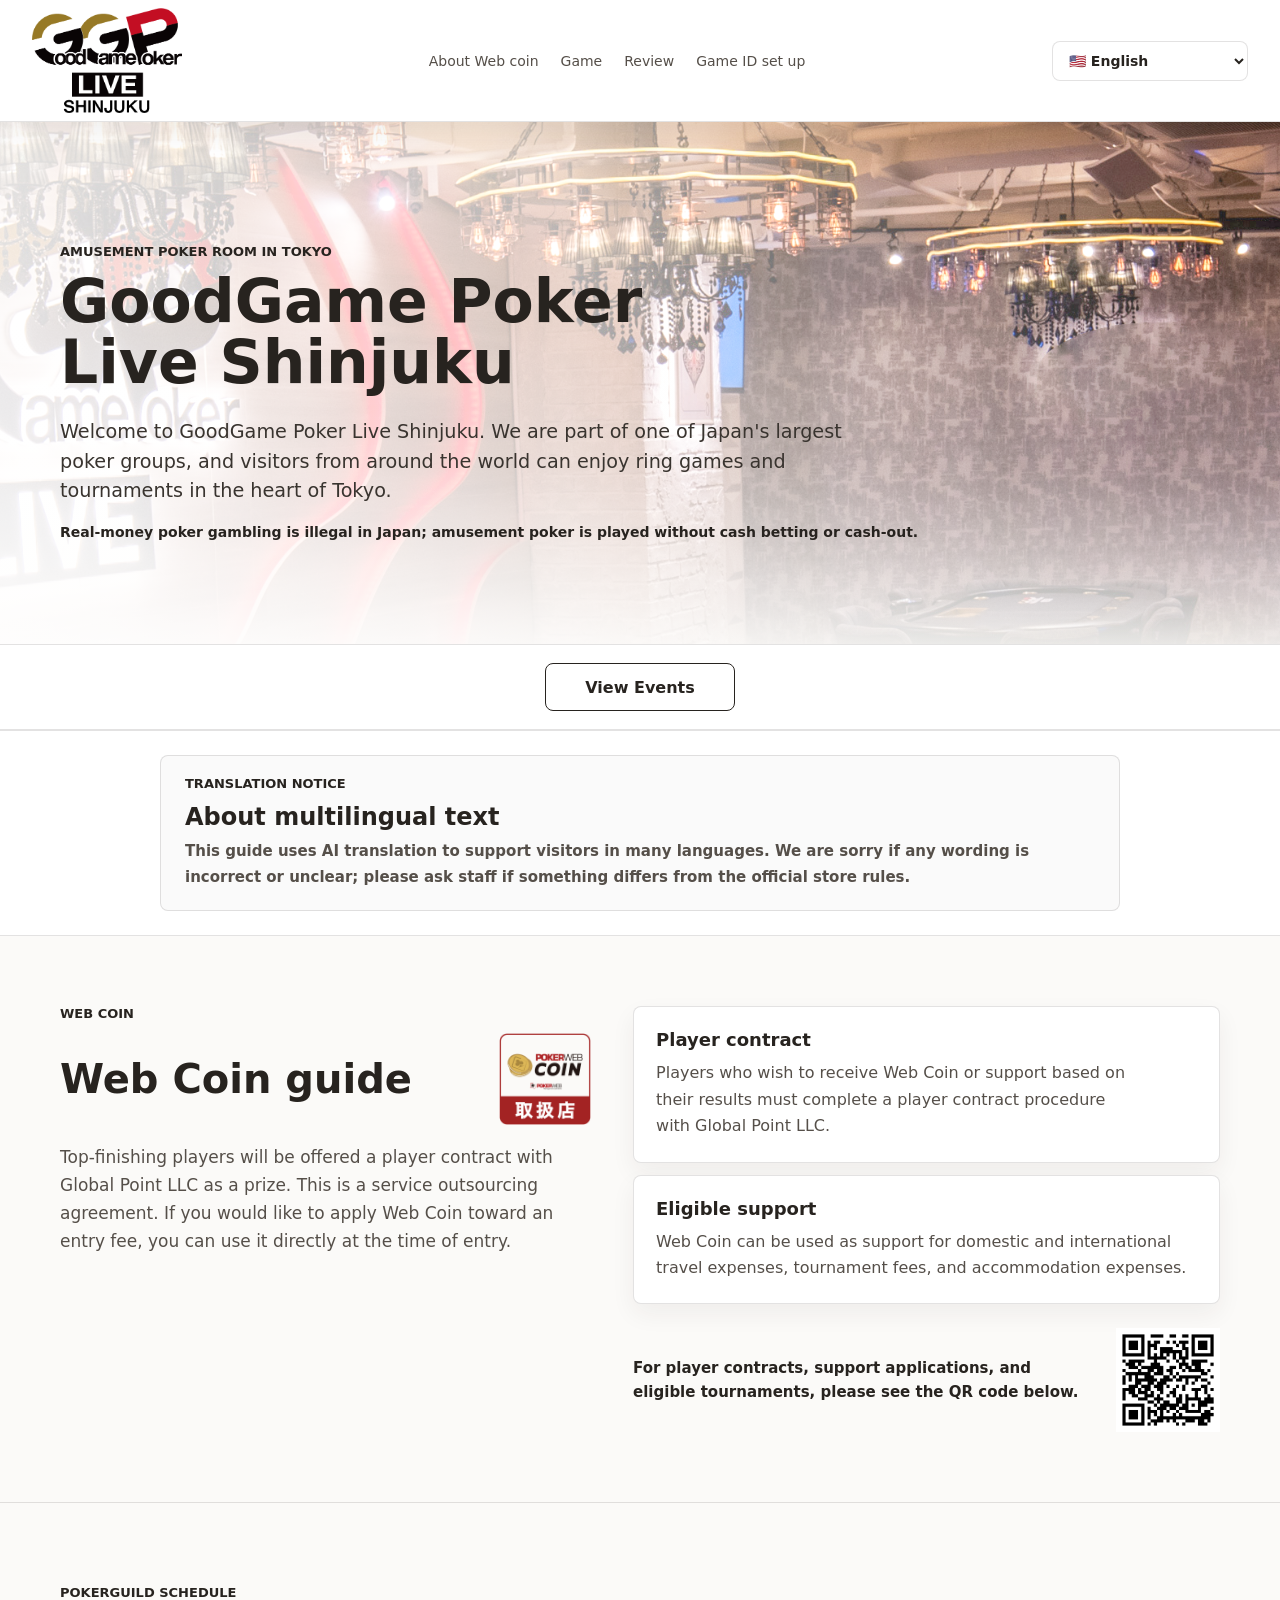
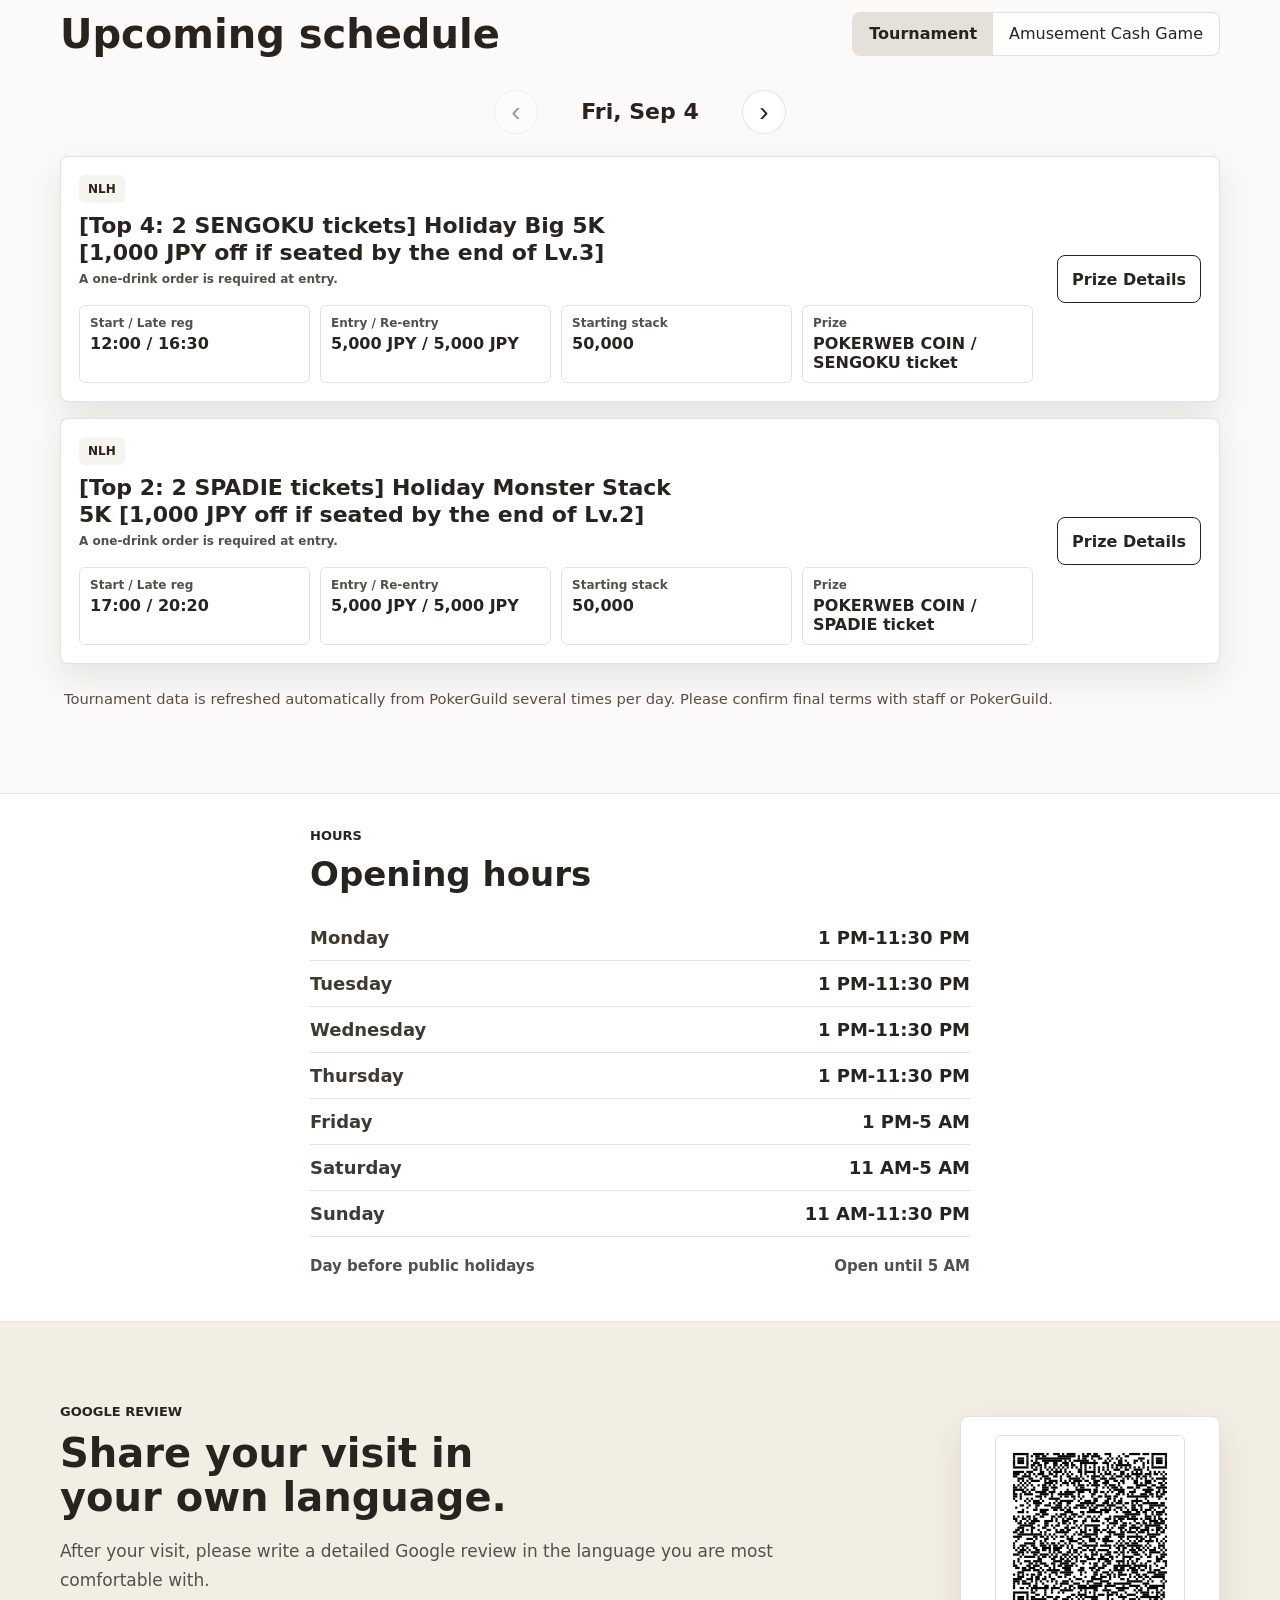
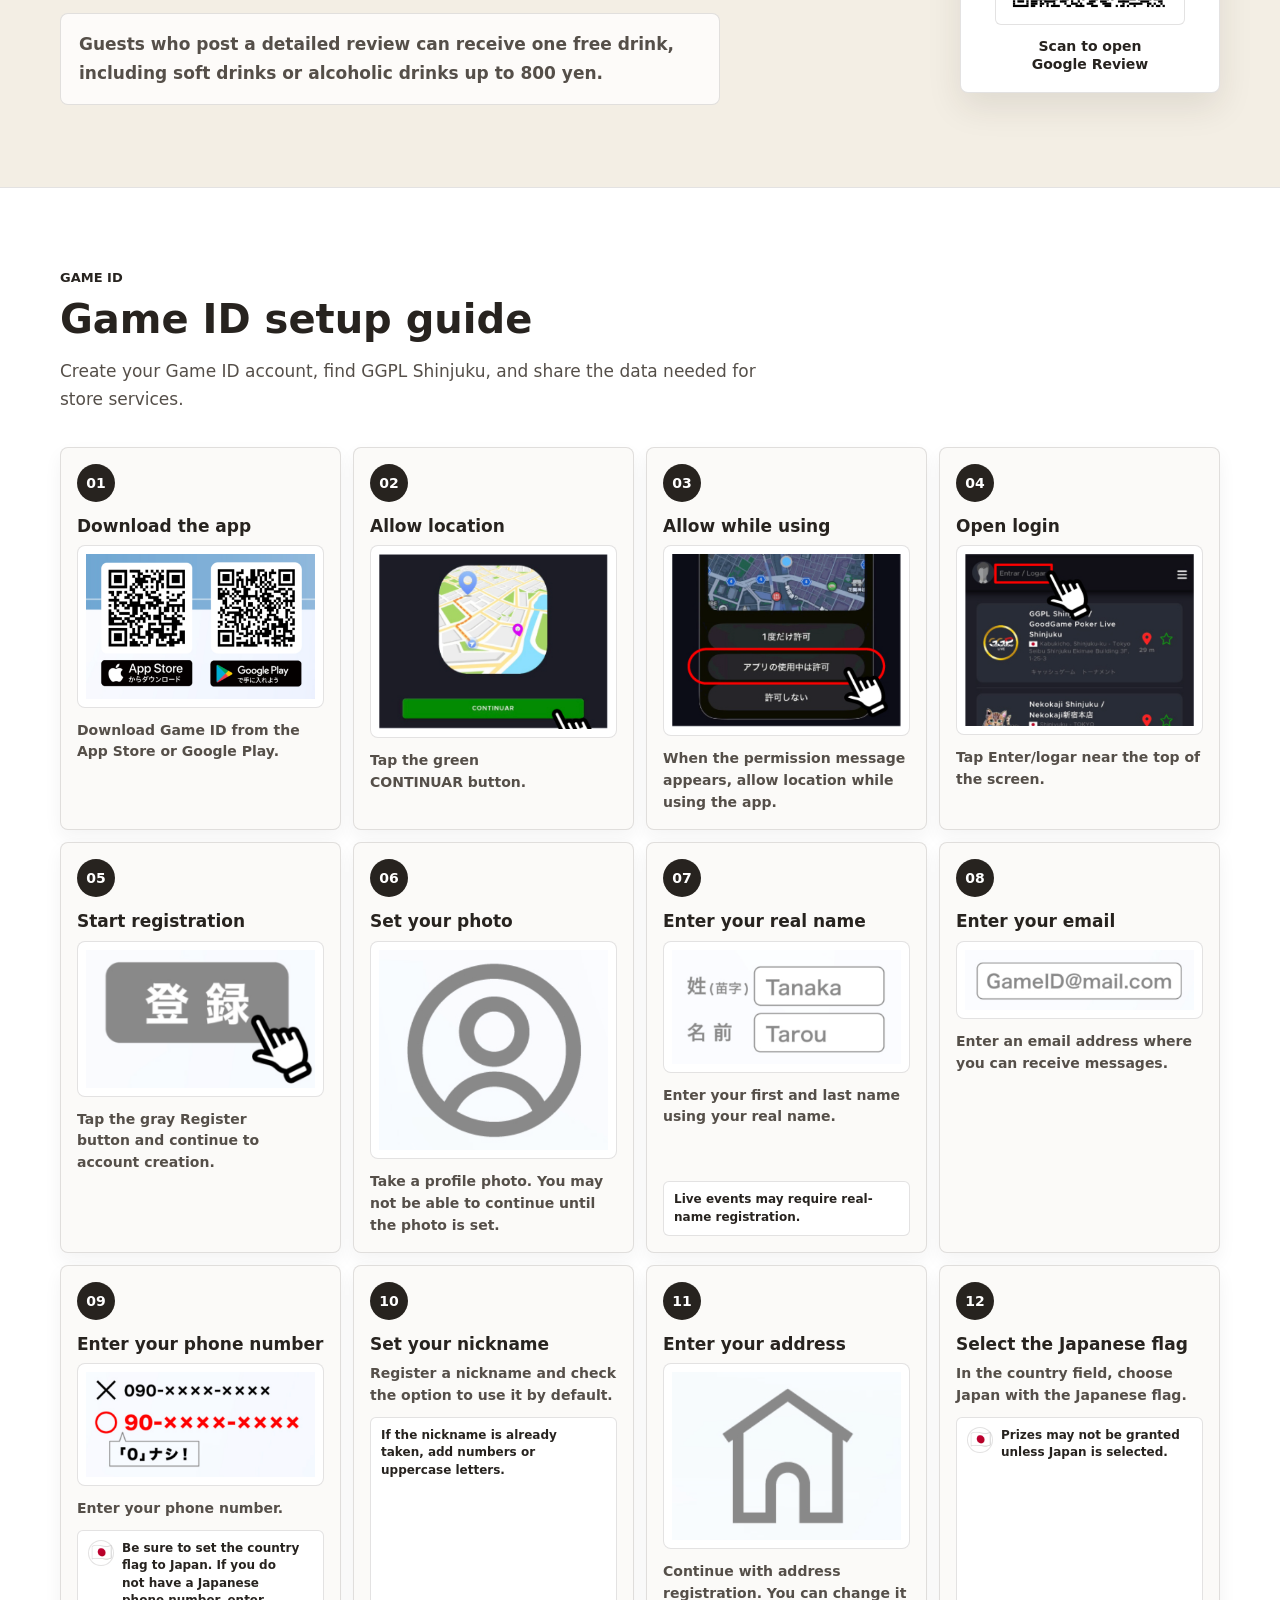
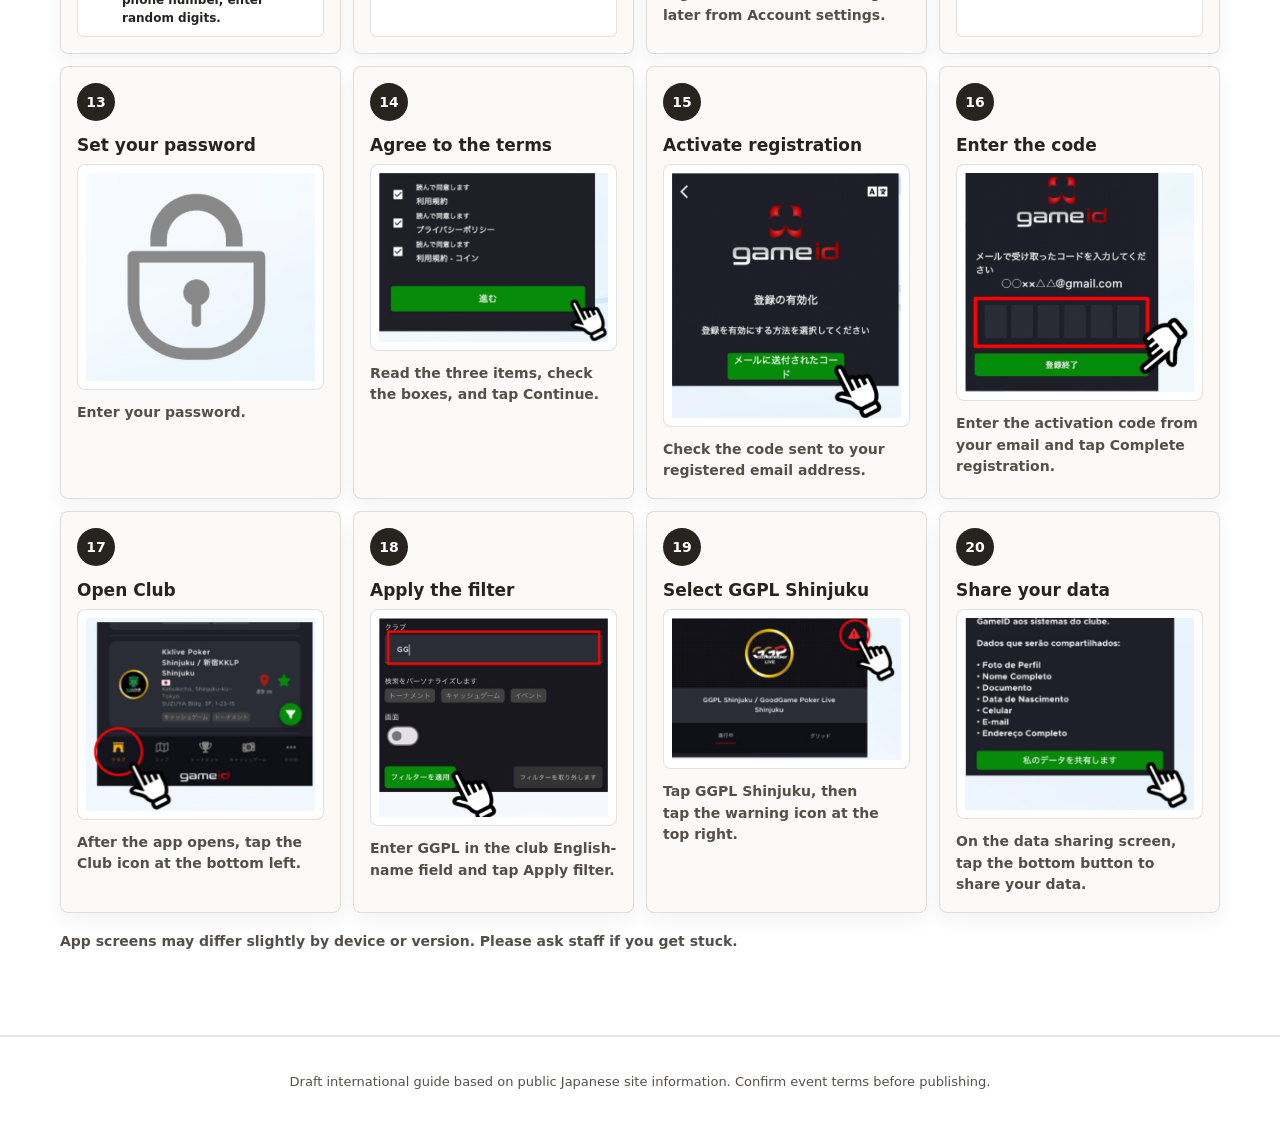
==== commit 3f38d78a: "Restore automated PokerGuild schedule updates" ====
--- a/docs/index.html
+++ b/docs/index.html
@@ -10,7 +10,7 @@
       content="International visitor guide for GoodGame Poker Live Shinjuku, an amusement poker room in Shinjuku, Tokyo."
     >
     <link rel="icon" href="assets/logo-shinjuku.png">
-    <link rel="stylesheet" href="styles.css?v=20260905-weekly-schedule">
+    <link rel="stylesheet" href="styles.css?v=20260905-auto-pokerguild">
   </head>
   <body>
     <header class="site-header" aria-label="Primary">
@@ -228,6 +228,6 @@
       </section>
     </div>
 
-    <script src="app.js?v=20260905-weekly-schedule"></script>
+    <script src="app.js?v=20260905-auto-pokerguild"></script>
   </body>
 </html>
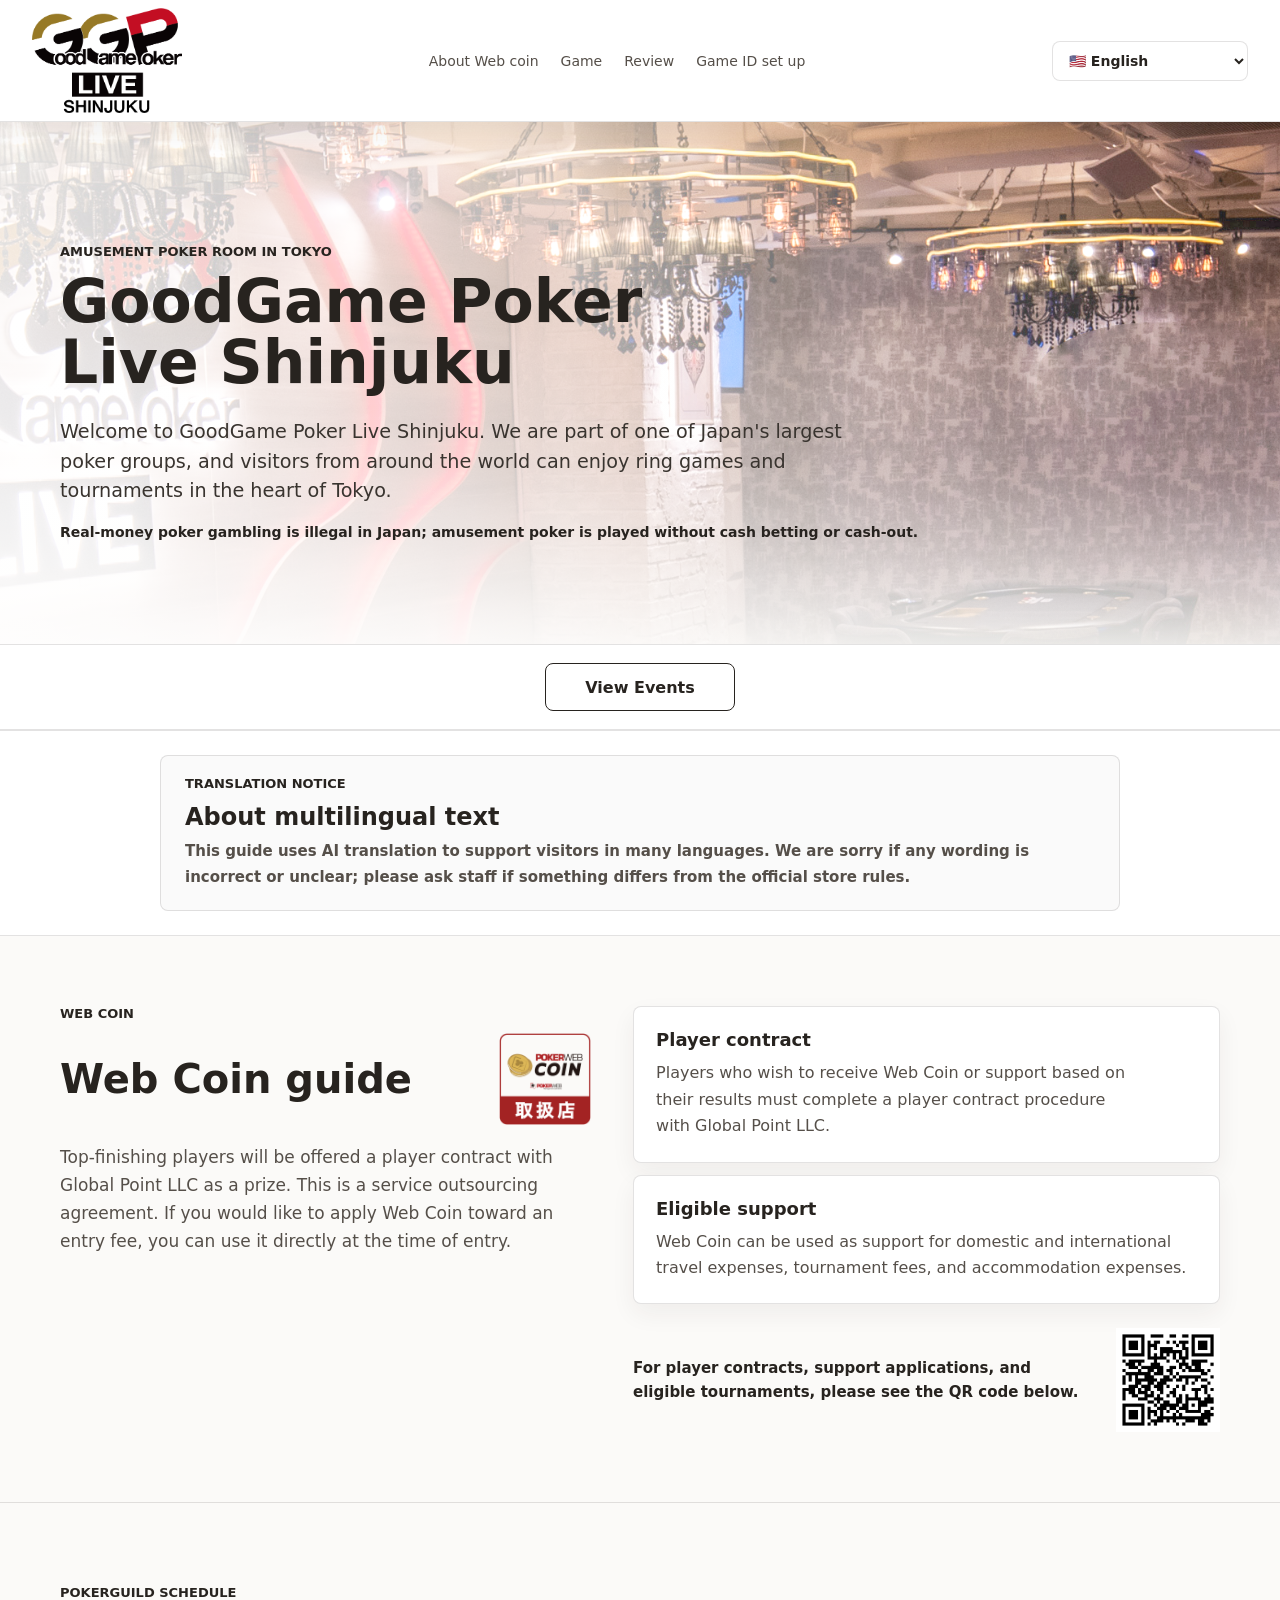
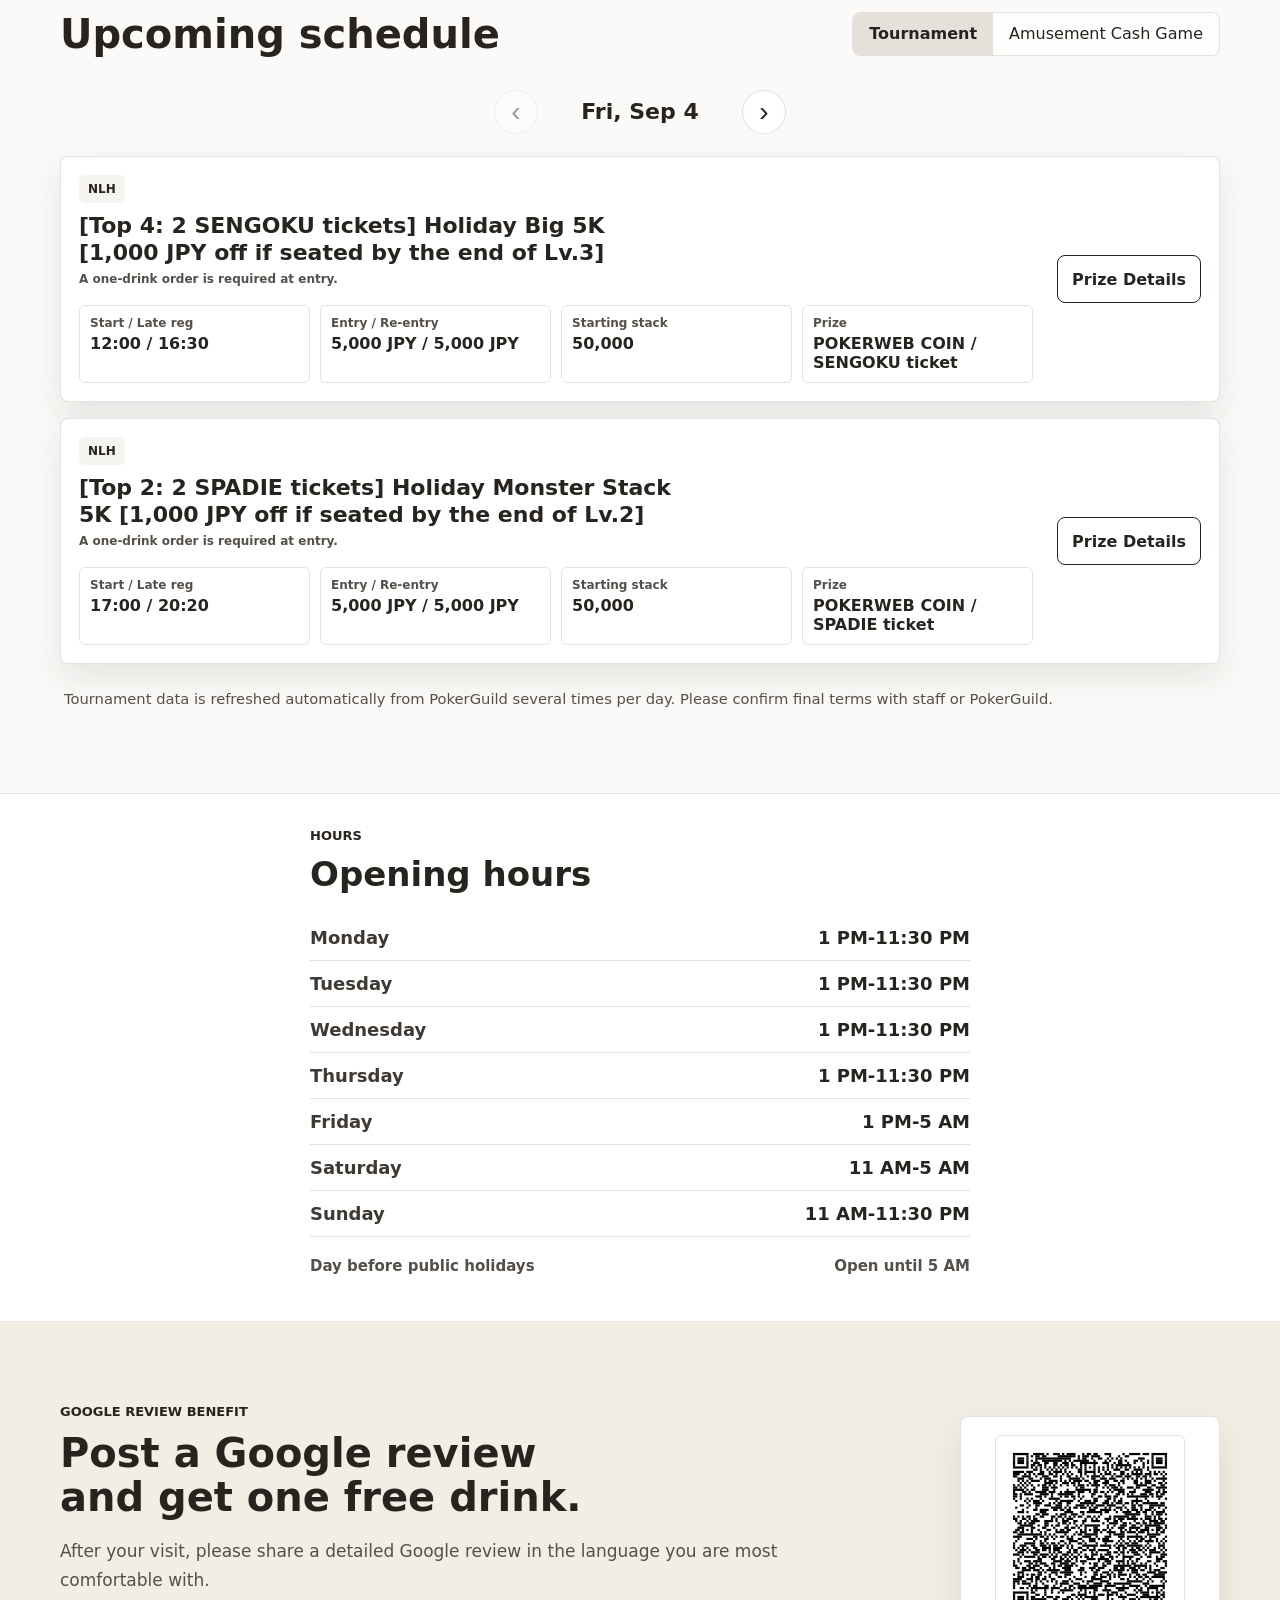
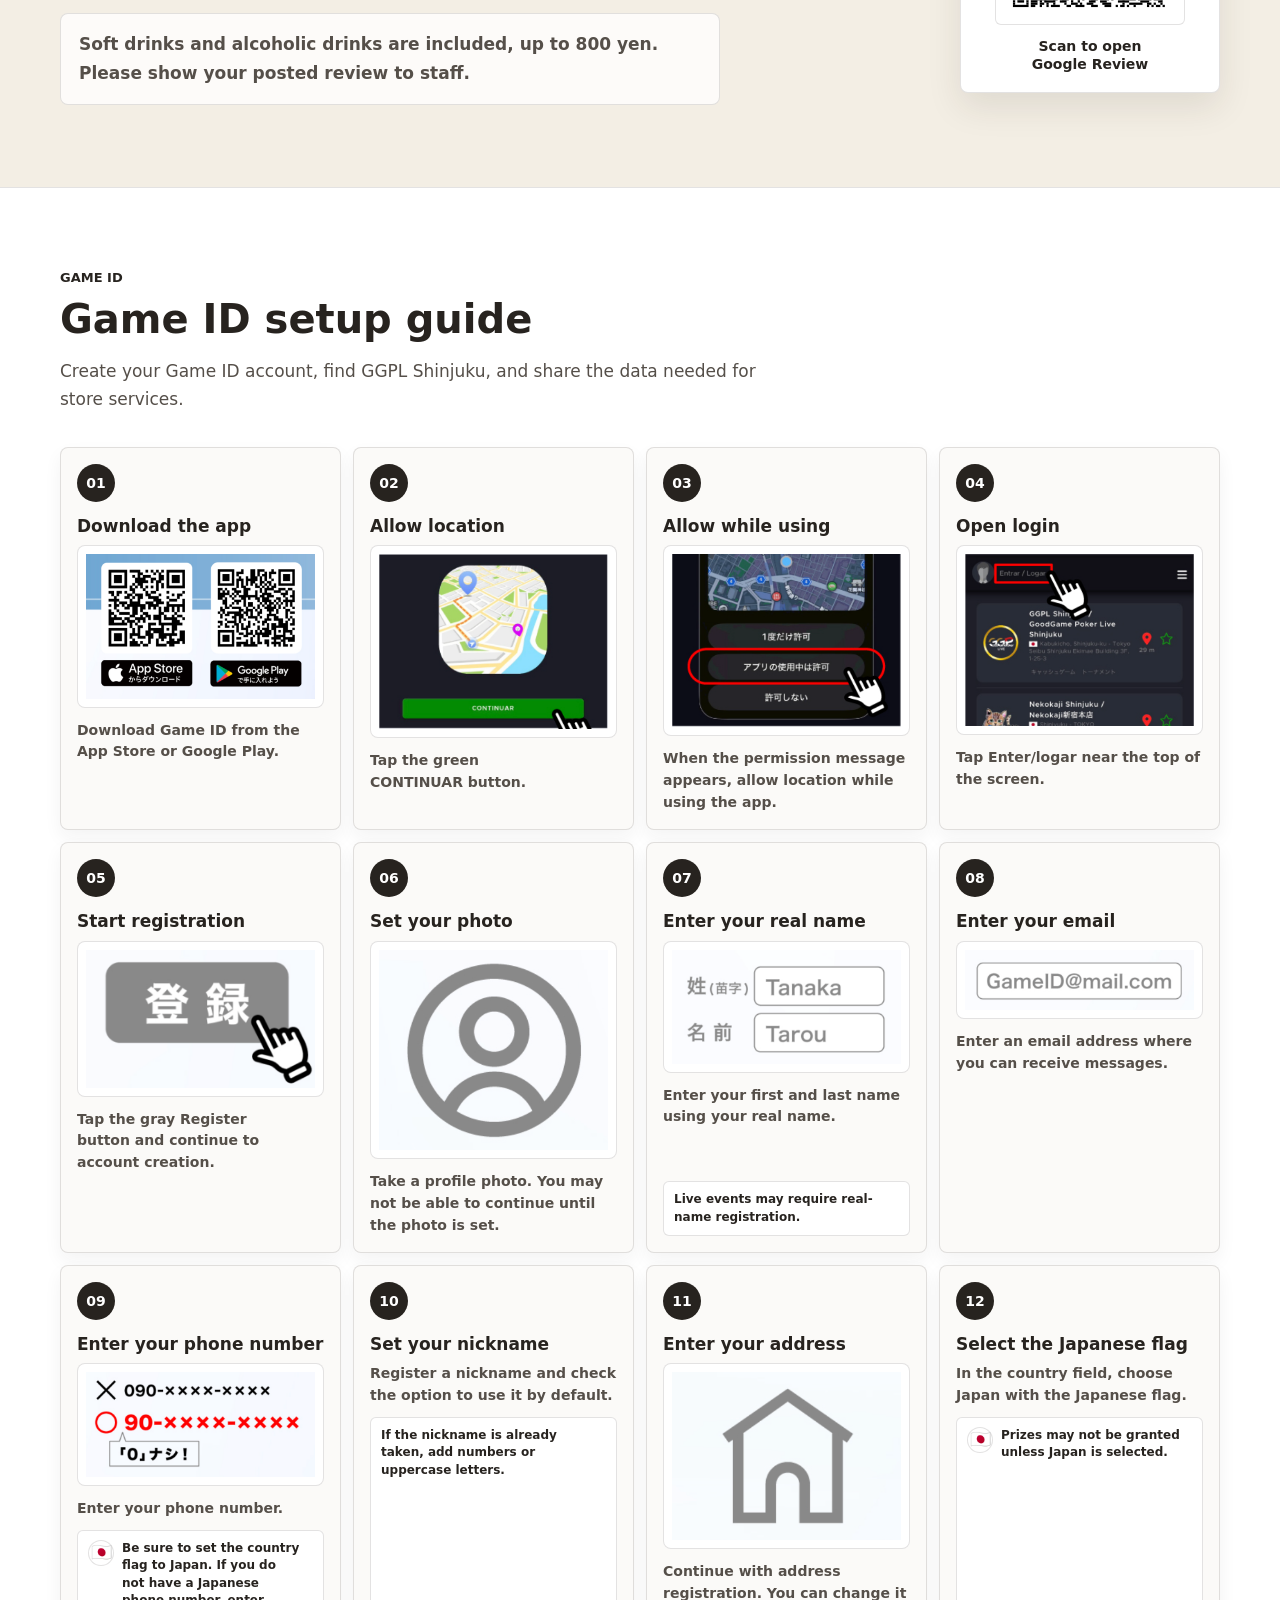
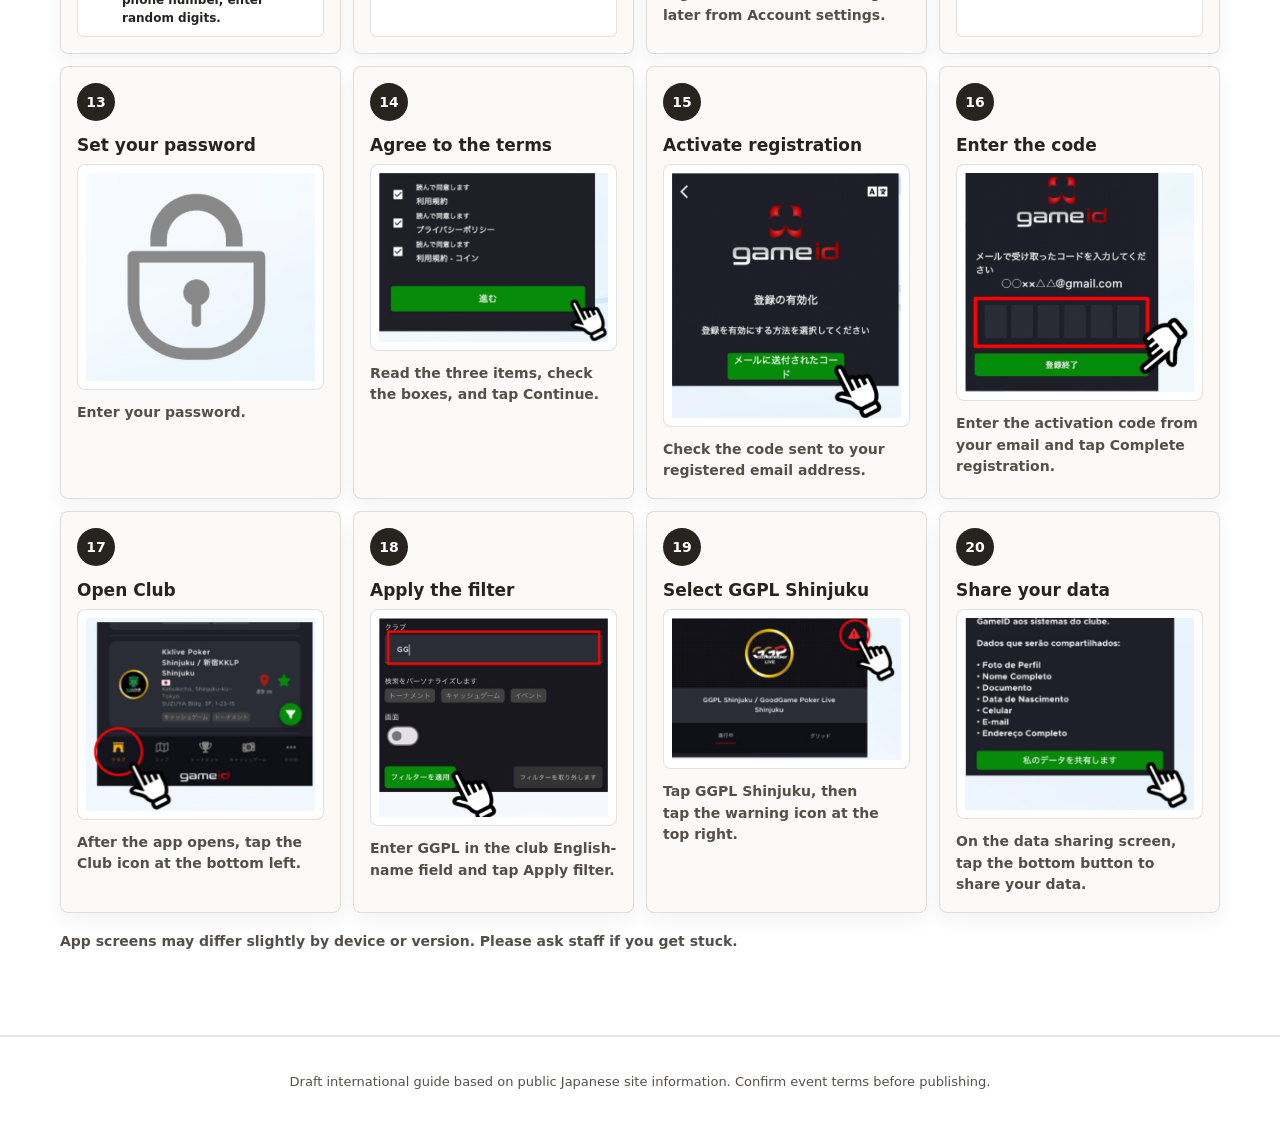
==== commit 995ebf54: "Promote Google review drink offer" ====
--- a/docs/index.html
+++ b/docs/index.html
@@ -10,7 +10,7 @@
       content="International visitor guide for GoodGame Poker Live Shinjuku, an amusement poker room in Shinjuku, Tokyo."
     >
     <link rel="icon" href="assets/logo-shinjuku.png">
-    <link rel="stylesheet" href="styles.css?v=20260905-auto-pokerguild">
+    <link rel="stylesheet" href="styles.css?v=20260905-review-drink">
   </head>
   <body>
     <header class="site-header" aria-label="Primary">
@@ -174,13 +174,13 @@
       <section id="apply" class="section section-accent review-section">
         <div class="section-inner review-layout">
           <div class="section-heading review-heading">
-            <p class="section-kicker" data-i18n="applyKicker">Google Review</p>
-            <h2 data-i18n="applyTitle">Share your visit in your own language.</h2>
+            <p class="section-kicker" data-i18n="applyKicker">Google Review Benefit</p>
+            <h2 data-i18n="applyTitle">Post a Google review and get one free drink.</h2>
             <p data-i18n="reviewCopy">
-              Please write a detailed Google review in your own language after your visit.
+              After your visit, please share a detailed Google review in the language you are most comfortable with.
             </p>
             <p class="review-offer" data-i18n="reviewOffer">
-              Guests who post a detailed review can receive one free drink, including soft drinks or alcohol up to 800 yen.
+              Soft drinks and alcoholic drinks are included, up to 800 yen. Please show your posted review to staff.
             </p>
           </div>
           <a
@@ -228,6 +228,6 @@
       </section>
     </div>
 
-    <script src="app.js?v=20260905-auto-pokerguild"></script>
+    <script src="app.js?v=20260905-review-drink"></script>
   </body>
 </html>
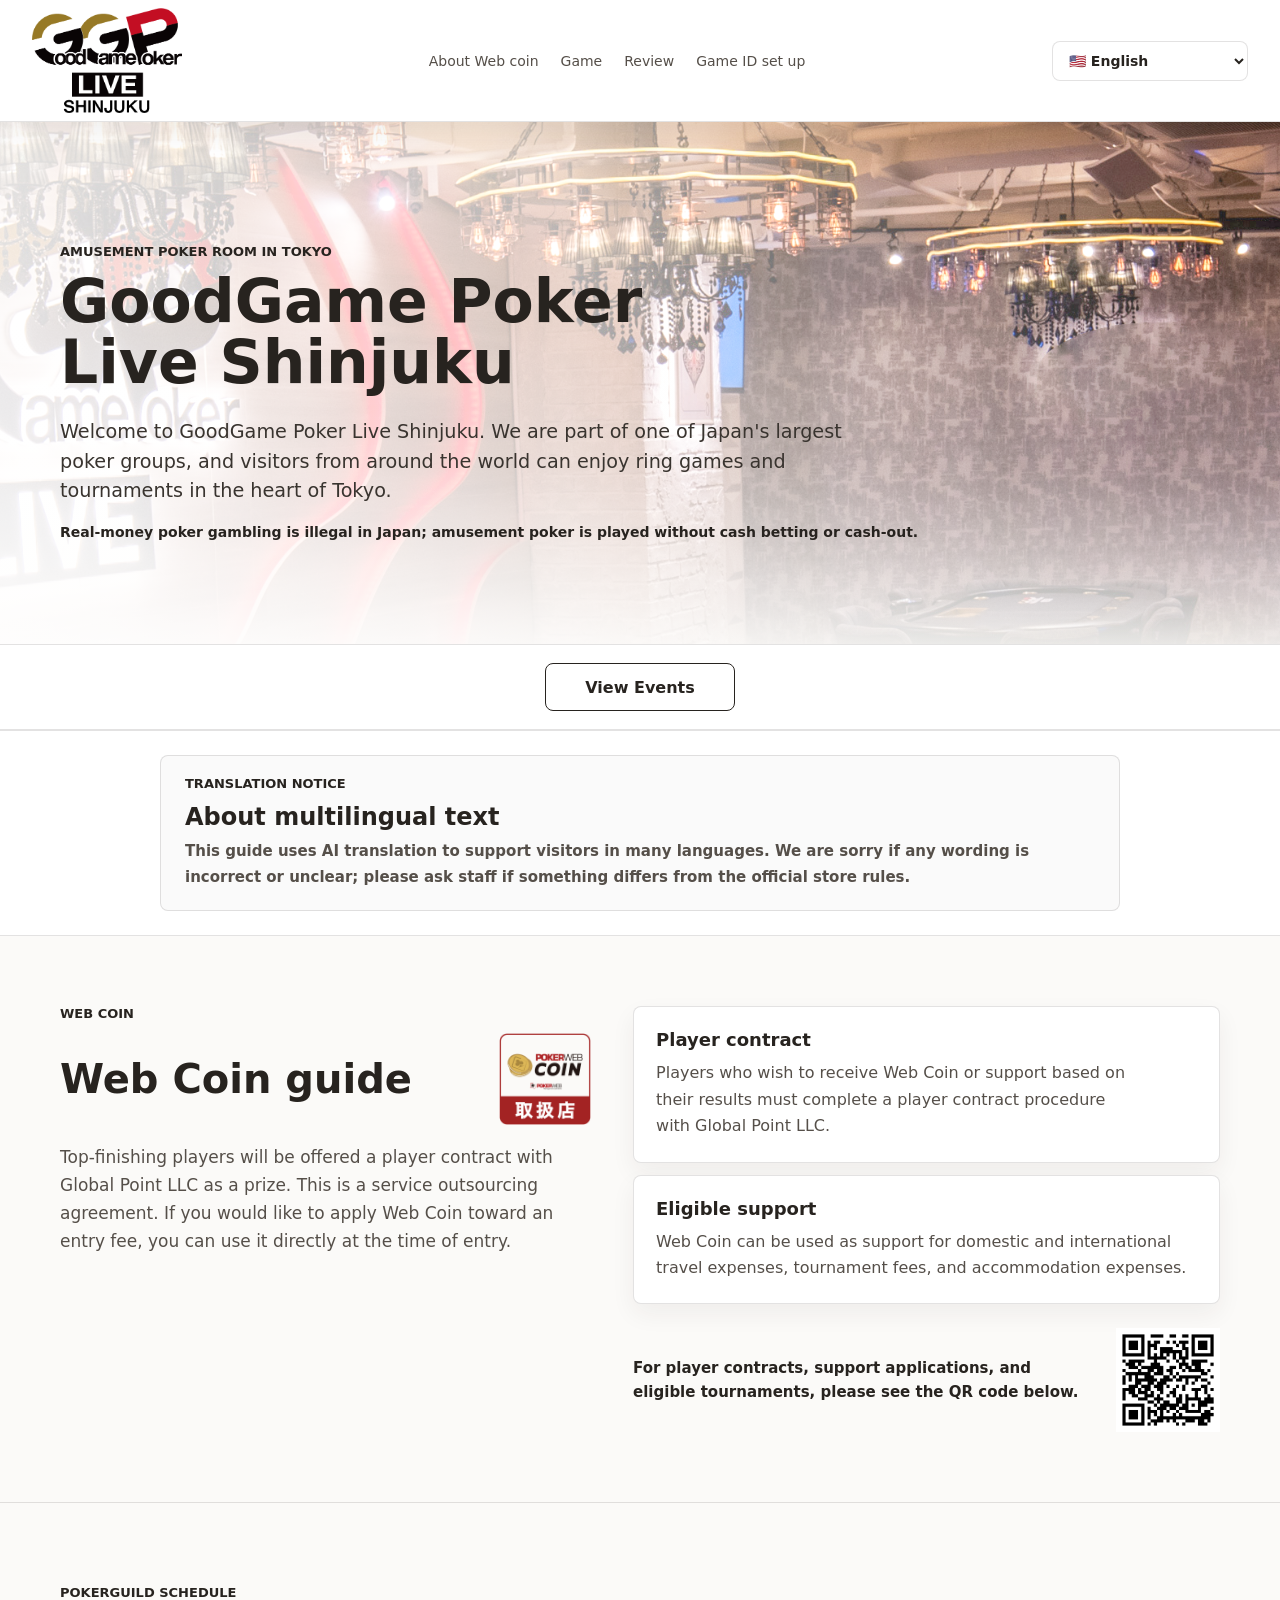
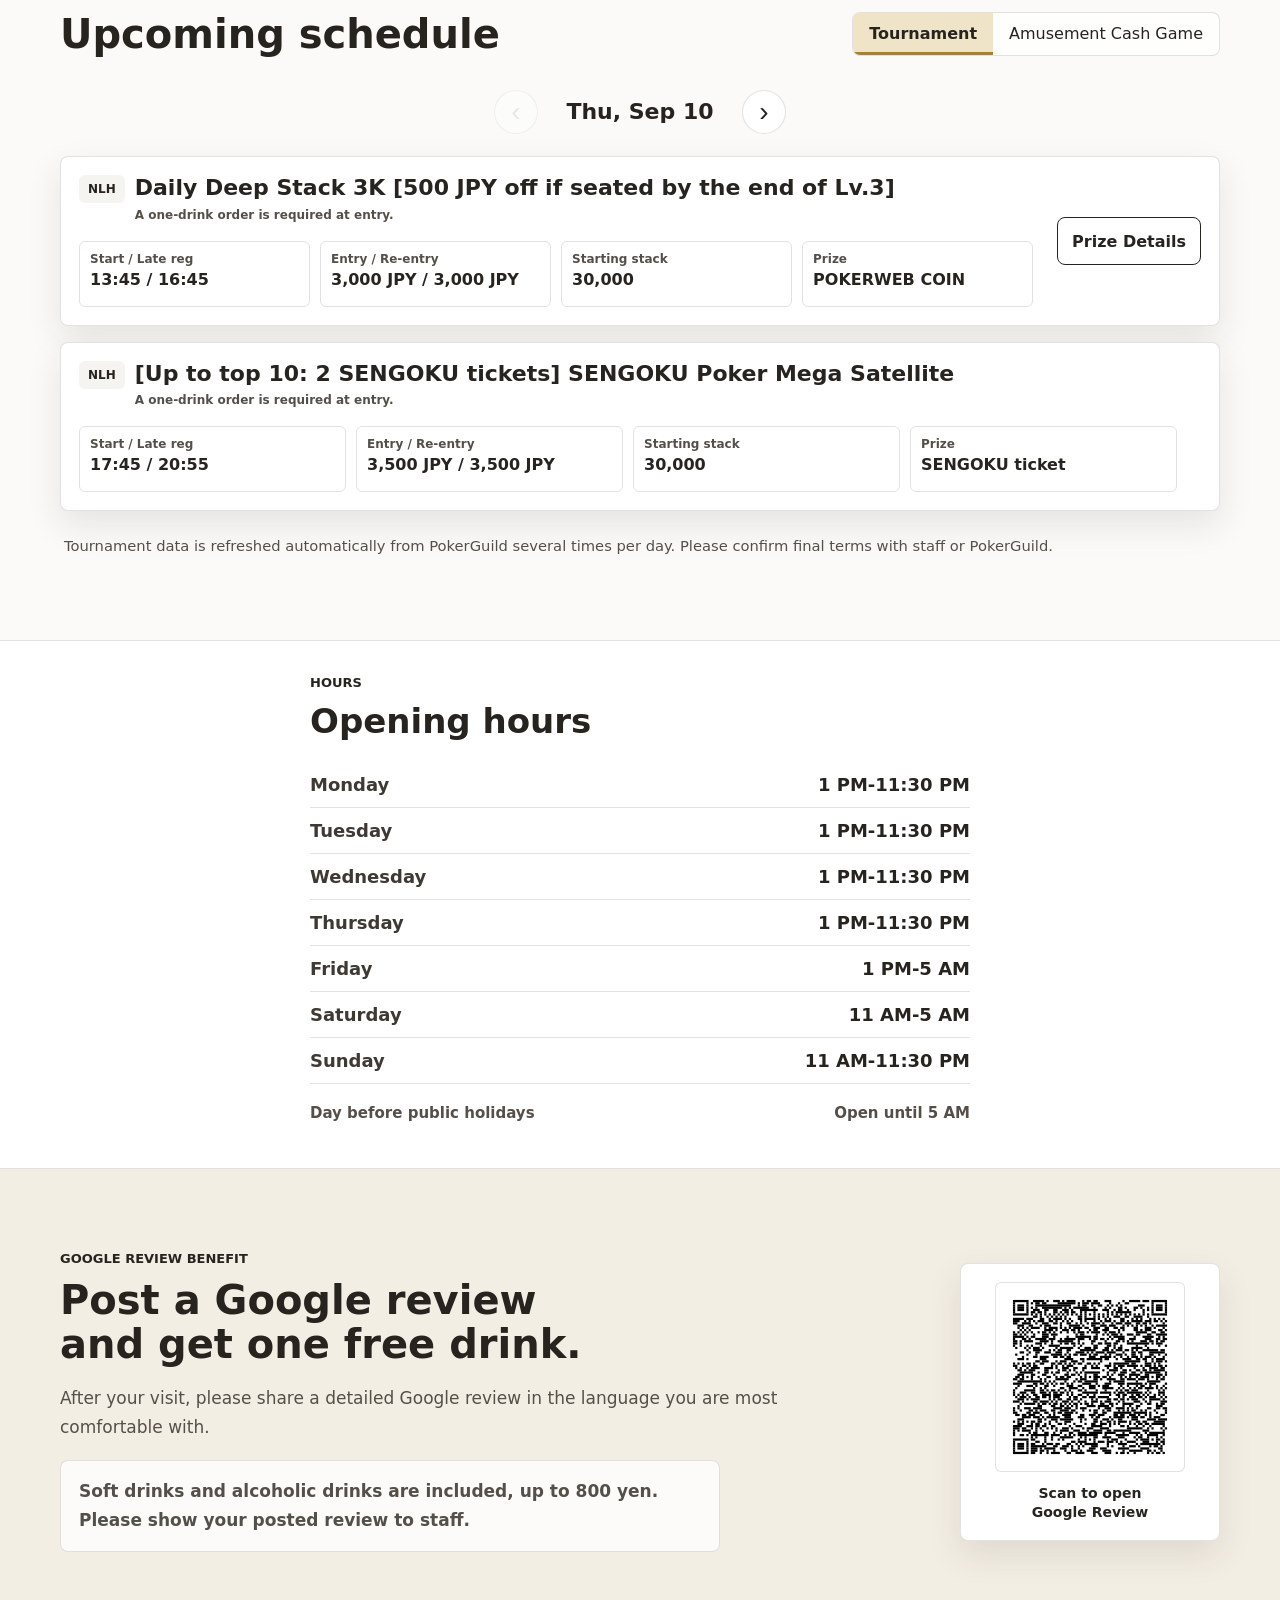
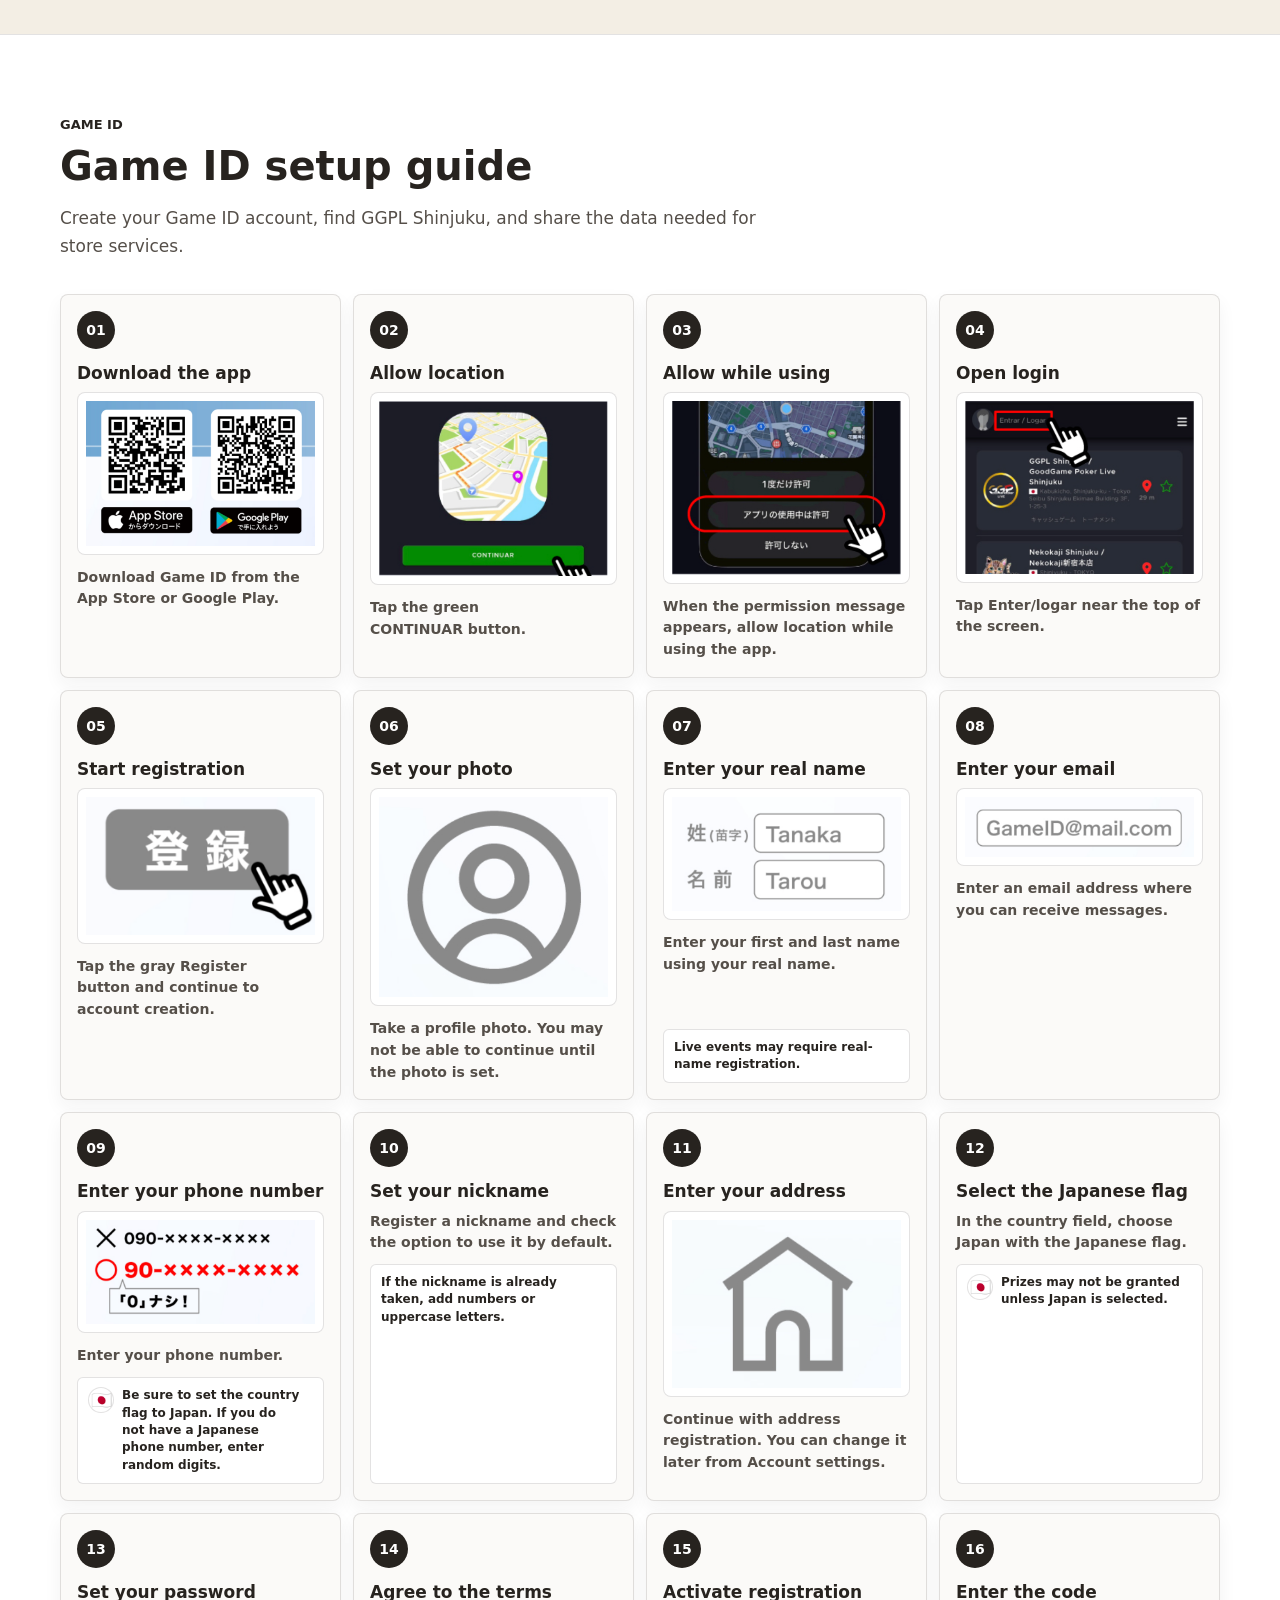
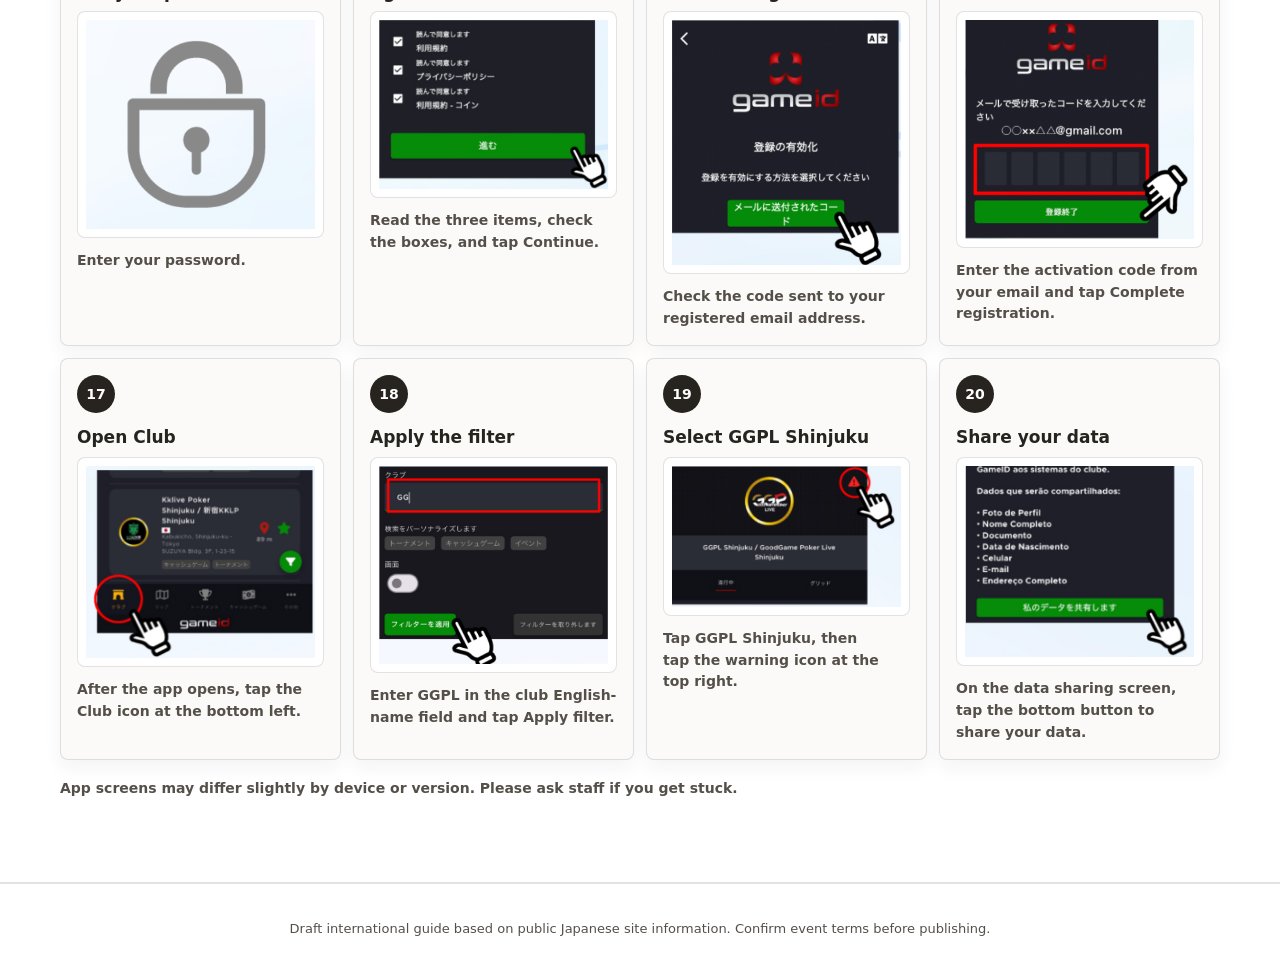
==== commit 3af00d38: "Add subtle UI accents to game section" ====
--- a/docs/index.html
+++ b/docs/index.html
@@ -10,7 +10,7 @@
       content="International visitor guide for GoodGame Poker Live Shinjuku, an amusement poker room in Shinjuku, Tokyo."
     >
     <link rel="icon" href="assets/logo-shinjuku.png">
-    <link rel="stylesheet" href="styles.css?v=20260905-review-drink">
+    <link rel="stylesheet" href="styles.css?v=20260911-ui-accent">
   </head>
   <body>
     <header class="site-header" aria-label="Primary">
--- a/docs/styles.css
+++ b/docs/styles.css
@@ -3,6 +3,11 @@
   --paper: #fbfaf8;
   --muted: #554f49;
   --line: rgba(26, 23, 20, 0.12);
+  --line-strong: rgba(26, 23, 20, 0.2);
+  --accent-gold: #a9822a;
+  --accent-gold-soft: #efe4c7;
+  --accent-gold-wash: #fff9ed;
+  --accent-blue-soft: #e8eef6;
   --night: #f3f0ec;
   --night-soft: #ebe6df;
   --control: #f2f0ec;
@@ -830,9 +835,10 @@
 }
 
 .filter-tabs button[aria-pressed="true"] {
-  background: var(--control-strong);
+  background: var(--accent-gold-soft);
   color: var(--ink);
   font-weight: 800;
+  box-shadow: inset 0 -3px 0 var(--accent-gold);
 }
 
 .event-list {
@@ -889,9 +895,10 @@
   grid-template-columns: repeat(2, minmax(128px, 1fr));
   justify-self: center;
   overflow: hidden;
-  border: 1px solid var(--line);
-  border-radius: 8px;
-  background: var(--white);
+  border: 1px solid var(--line-strong);
+  border-radius: 8px;
+  background: var(--white);
+  box-shadow: 0 12px 24px rgba(46, 38, 30, 0.08);
 }
 
 .cash-game-period-nav button {
@@ -915,6 +922,7 @@
 .cash-game-period-nav button[aria-pressed="true"] {
   background: var(--ink);
   color: var(--white);
+  box-shadow: inset 0 -4px 0 var(--accent-gold);
 }
 
 .date-arrow {
@@ -957,7 +965,59 @@
 }
 
 .event-card-fixed {
+  position: relative;
   grid-template-columns: 1fr;
+  overflow: hidden;
+  padding: 0;
+  border-color: var(--line-strong);
+  background: var(--accent-gold-wash);
+}
+
+.event-card-fixed::before {
+  content: "";
+  position: absolute;
+  inset: 0 0 auto;
+  height: 6px;
+  background: var(--accent-gold);
+}
+
+.event-card-fixed .event-content {
+  padding: 30px;
+  background: linear-gradient(180deg, rgba(255, 249, 237, 0.86), rgba(255, 255, 255, 0.96) 240px);
+}
+
+.event-card-fixed .event-title-row {
+  align-items: center;
+  padding-bottom: 18px;
+  margin-bottom: 18px;
+  border-bottom: 1px solid rgba(26, 23, 20, 0.1);
+}
+
+.event-card-fixed .event-title-copy h3 {
+  margin-top: 0;
+  font-size: clamp(24px, 3vw, 30px);
+}
+
+.event-card-fixed .event-subtitle {
+  display: inline-flex;
+  align-items: center;
+  min-height: 28px;
+  margin-top: 8px;
+  padding: 4px 9px;
+  border: 1px solid rgba(169, 130, 42, 0.34);
+  border-radius: 6px;
+  background: rgba(239, 228, 199, 0.72);
+  color: var(--ink);
+}
+
+.event-card-fixed .event-content > p {
+  max-width: 980px;
+  margin: 0 0 22px;
+  padding-left: 16px;
+  border-left: 4px solid var(--accent-gold);
+  color: var(--muted);
+  font-size: 17px;
+  line-height: 1.75;
 }
 
 .event-date {
@@ -1058,17 +1118,25 @@
 }
 
 .cash-game-rates {
-  margin-top: 14px;
-  padding: 12px;
-  border: 1px solid var(--line);
-  border-radius: 8px;
-  background: var(--white);
+  margin-top: 18px;
+  padding: 16px;
+  border: 1px solid rgba(169, 130, 42, 0.24);
+  border-radius: 8px;
+  background: rgba(255, 255, 255, 0.82);
+  box-shadow: inset 0 1px 0 rgba(255, 255, 255, 0.84);
 }
 
 .cash-game-rates > strong {
-  display: block;
-  margin-bottom: 8px;
-  font-size: 14px;
+  display: inline-flex;
+  align-items: center;
+  min-height: 28px;
+  margin-bottom: 10px;
+  padding: 3px 9px;
+  border-radius: 6px;
+  background: var(--ink);
+  color: var(--white);
+  font-size: 13px;
+  line-height: 1.2;
 }
 
 .cash-game-rate-grid {
@@ -1078,13 +1146,24 @@
 }
 
 .cash-game-rate-row {
+  position: relative;
   display: grid;
   gap: 5px;
-  min-height: 64px;
-  padding: 9px 10px;
-  border: 1px solid var(--line);
+  min-height: 76px;
+  padding: 15px 14px 12px;
+  overflow: hidden;
+  border: 1px solid rgba(26, 23, 20, 0.13);
   border-radius: 6px;
-  background: var(--control-soft);
+  background: var(--white);
+  box-shadow: 0 8px 18px rgba(46, 38, 30, 0.06);
+}
+
+.cash-game-rate-row::before {
+  content: "";
+  position: absolute;
+  inset: 0 0 auto;
+  height: 4px;
+  background: var(--accent-gold);
 }
 
 .cash-game-rate-main {
@@ -1095,14 +1174,14 @@
 }
 
 .cash-game-rate-main strong {
-  font-size: 15px;
+  font-size: 18px;
   line-height: 1.1;
 }
 
 .cash-game-rate-main span,
 .cash-game-rate-max {
   color: var(--muted);
-  font-size: 12px;
+  font-size: 13px;
   font-weight: 800;
   line-height: 1.25;
 }
@@ -1110,27 +1189,51 @@
 .cash-game-chips {
   display: grid;
   grid-template-columns: repeat(2, minmax(0, 1fr));
-  gap: 10px;
-  margin-top: 10px;
+  gap: 16px;
+  margin-top: 16px;
 }
 
 .cash-game-chip-panel {
-  padding: 12px;
-  border: 1px solid var(--line);
-  border-radius: 8px;
-  background: var(--white);
+  position: relative;
+  overflow: hidden;
+  padding: 18px 20px;
+  border: 1px solid rgba(26, 23, 20, 0.14);
+  border-radius: 8px;
+  background: var(--white);
+  box-shadow: 0 12px 24px rgba(46, 38, 30, 0.07);
+}
+
+.cash-game-chip-panel::before {
+  content: "";
+  position: absolute;
+  inset: 0 0 auto;
+  height: 5px;
+  background: var(--accent-gold-soft);
+}
+
+.cash-game-chip-panel:nth-child(2) {
+  border-color: rgba(63, 82, 114, 0.18);
+}
+
+.cash-game-chip-panel:nth-child(2)::before,
+.cash-game-chip-panel:nth-child(2) .cash-game-chip-note {
+  background: var(--accent-blue-soft);
 }
 
 .cash-game-chip-panel h4 {
-  margin: 0 0 8px;
-  font-size: 14px;
+  margin: 0 0 10px;
+  font-size: 17px;
   line-height: 1.2;
 }
 
 .cash-game-chip-note {
-  margin: -2px 0 8px;
-  color: var(--muted);
-  font-size: 11px;
+  display: inline-flex;
+  margin: -2px 0 12px;
+  padding: 4px 8px;
+  border-radius: 6px;
+  background: var(--control-soft);
+  color: var(--muted);
+  font-size: 12px;
   font-weight: 850;
   line-height: 1.35;
 }
@@ -1145,8 +1248,8 @@
   grid-template-columns: minmax(0, 1fr) auto;
   gap: 10px;
   align-items: baseline;
-  min-height: 32px;
-  padding: 7px 0;
+  min-height: 38px;
+  padding: 9px 0;
   border-top: 1px solid var(--line);
 }
 
@@ -1159,7 +1262,7 @@
   flex-wrap: wrap;
   gap: 4px;
   color: var(--muted);
-  font-size: 13px;
+  font-size: 14px;
   font-weight: 800;
   line-height: 1.25;
 }
@@ -1176,17 +1279,17 @@
   justify-content: flex-end;
   gap: 3px;
   color: var(--ink);
-  font-size: 13px;
+  font-size: 15px;
   line-height: 1.25;
   text-align: right;
 }
 
 .cash-game-period-notice {
-  margin-top: 10px;
-  padding: 12px;
-  border: 1px solid var(--line);
-  border-radius: 8px;
-  background: var(--white);
+  margin-top: 16px;
+  padding: 14px 16px;
+  border: 1px solid rgba(169, 130, 42, 0.24);
+  border-radius: 8px;
+  background: var(--accent-gold-wash);
 }
 
 .cash-game-period-notice p {
@@ -1201,10 +1304,11 @@
   display: grid;
   gap: 10px;
   margin-top: 18px;
-  padding: 14px;
-  border: 1px solid var(--line);
-  border-radius: 8px;
-  background: var(--control-soft);
+  padding: 16px;
+  border: 1px solid rgba(169, 130, 42, 0.24);
+  border-radius: 8px;
+  background: rgba(255, 255, 255, 0.82);
+  box-shadow: 0 10px 20px rgba(46, 38, 30, 0.06);
 }
 
 .cash-game-late-row {
@@ -1822,6 +1926,10 @@
     padding: 8px 10px;
   }
 
+  .event-card-fixed .event-content {
+    padding: 22px;
+  }
+
   .event-weekday-nav {
     grid-template-columns: repeat(4, minmax(0, 1fr));
     gap: 6px;
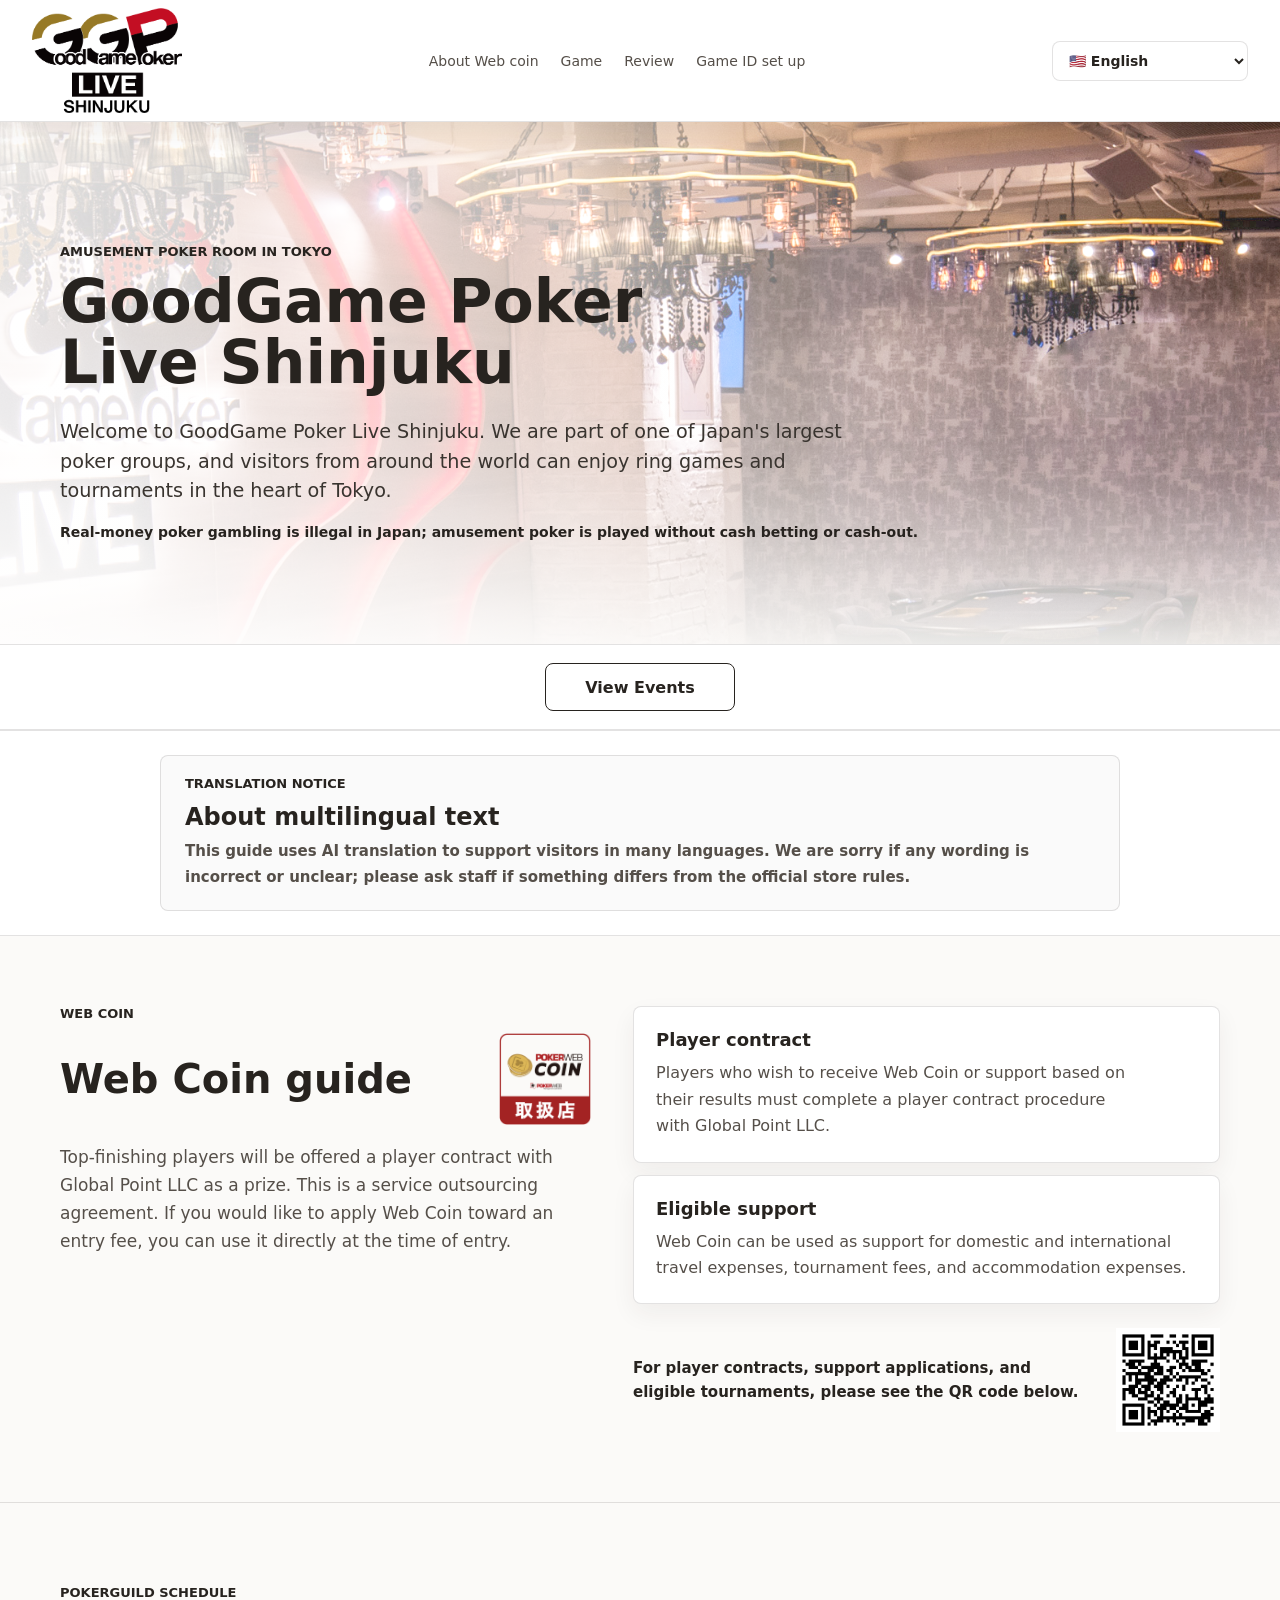
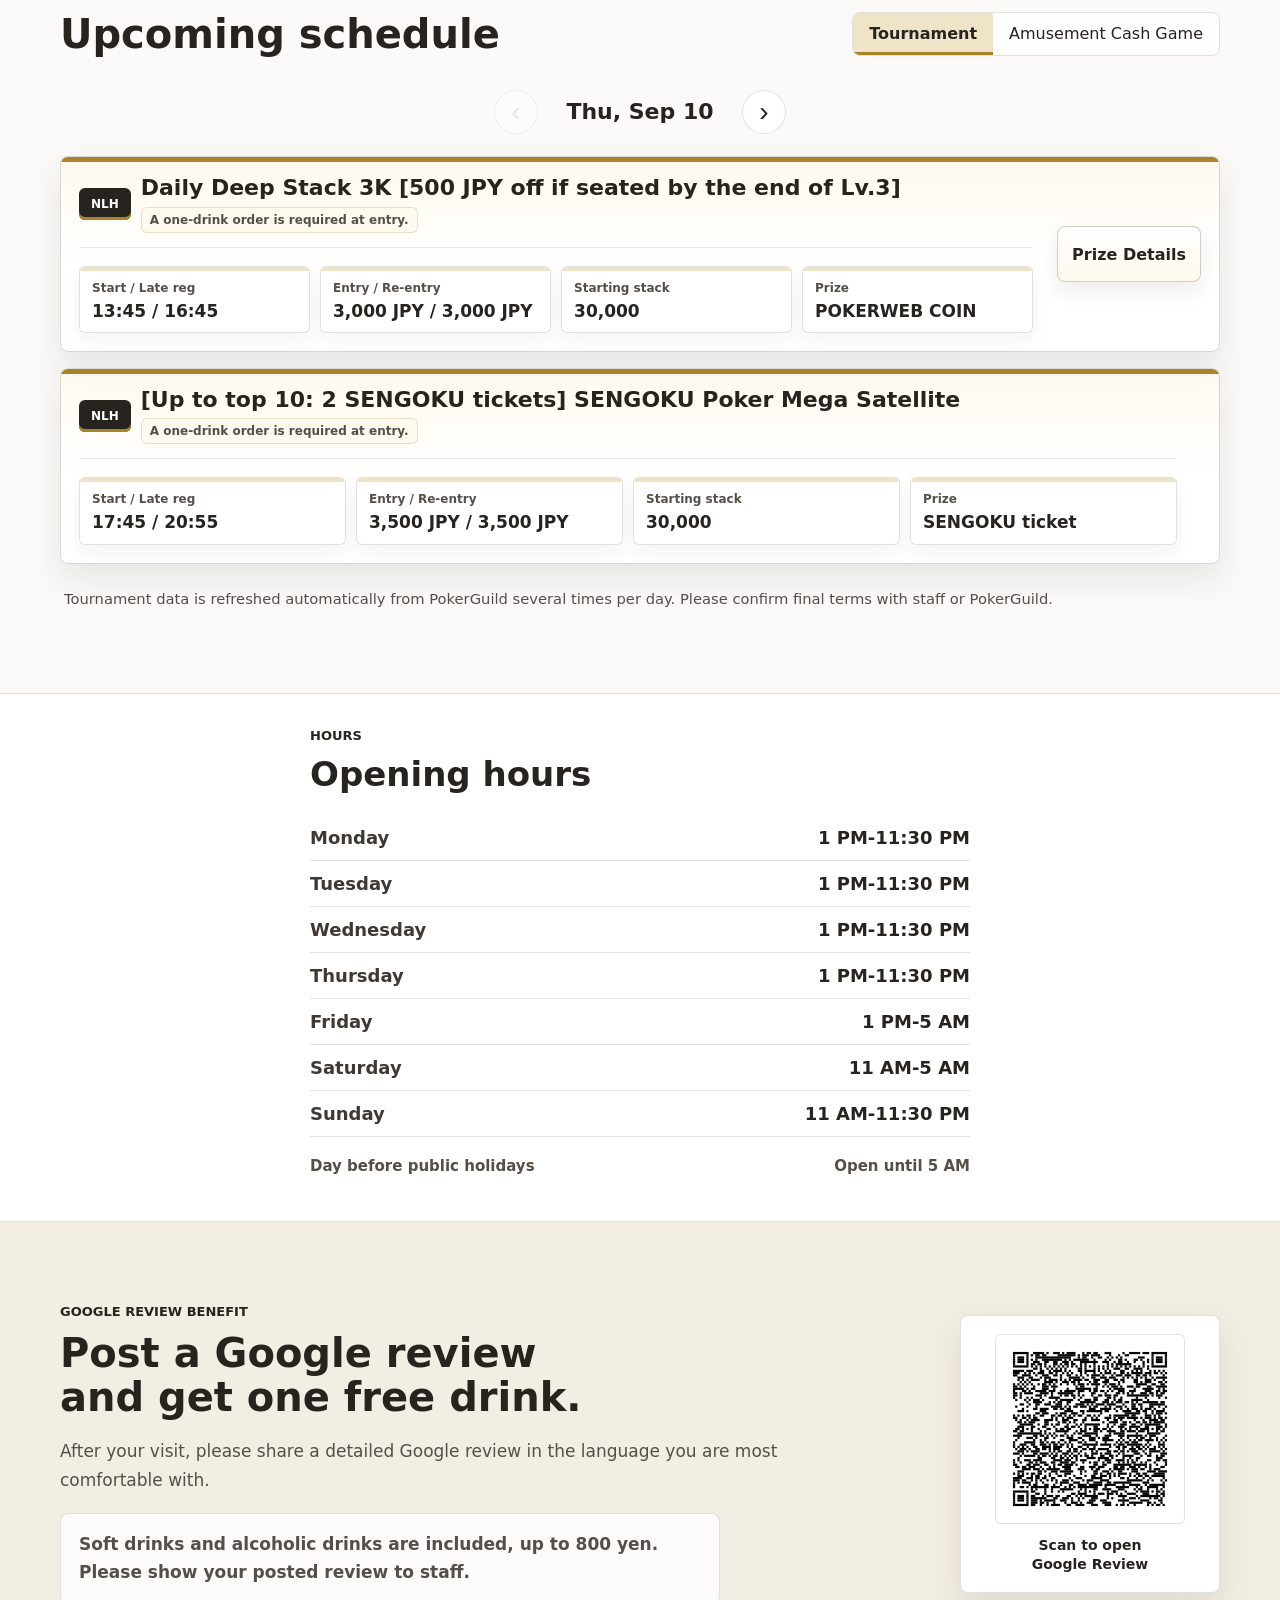
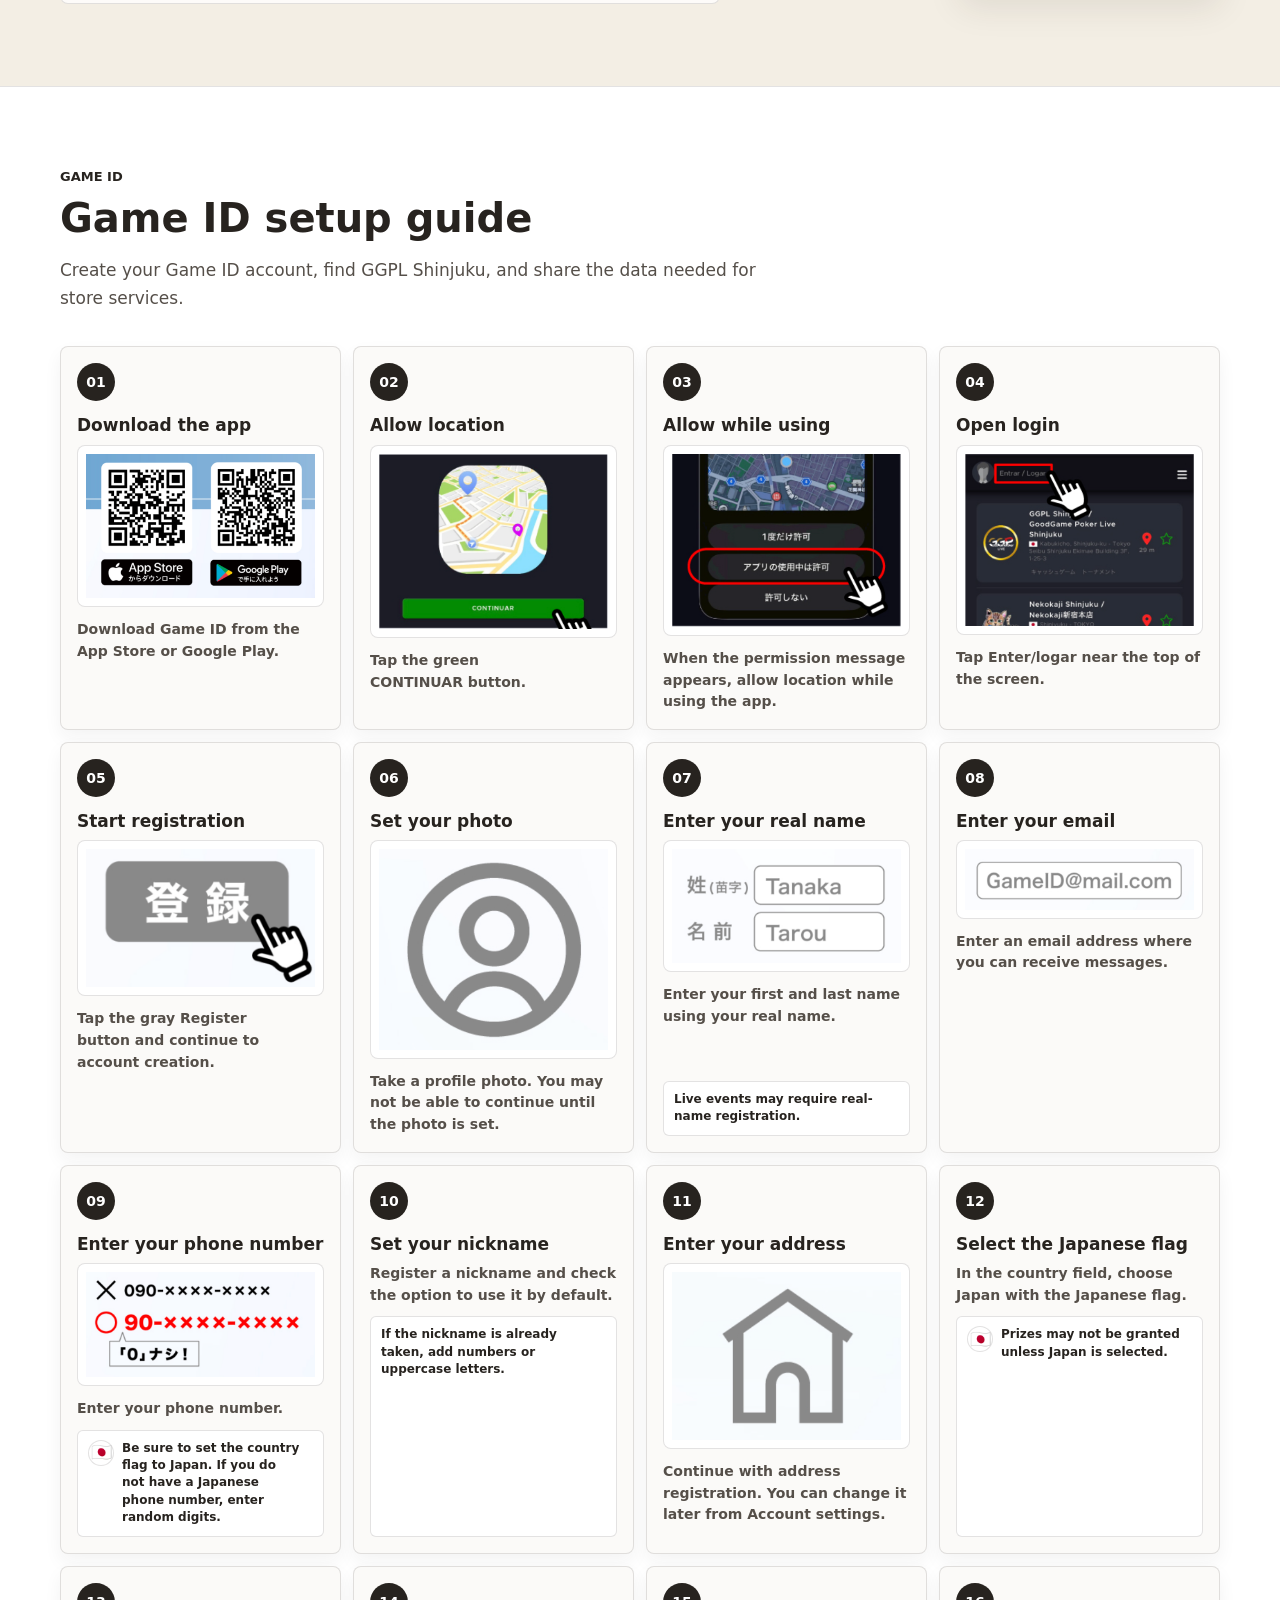
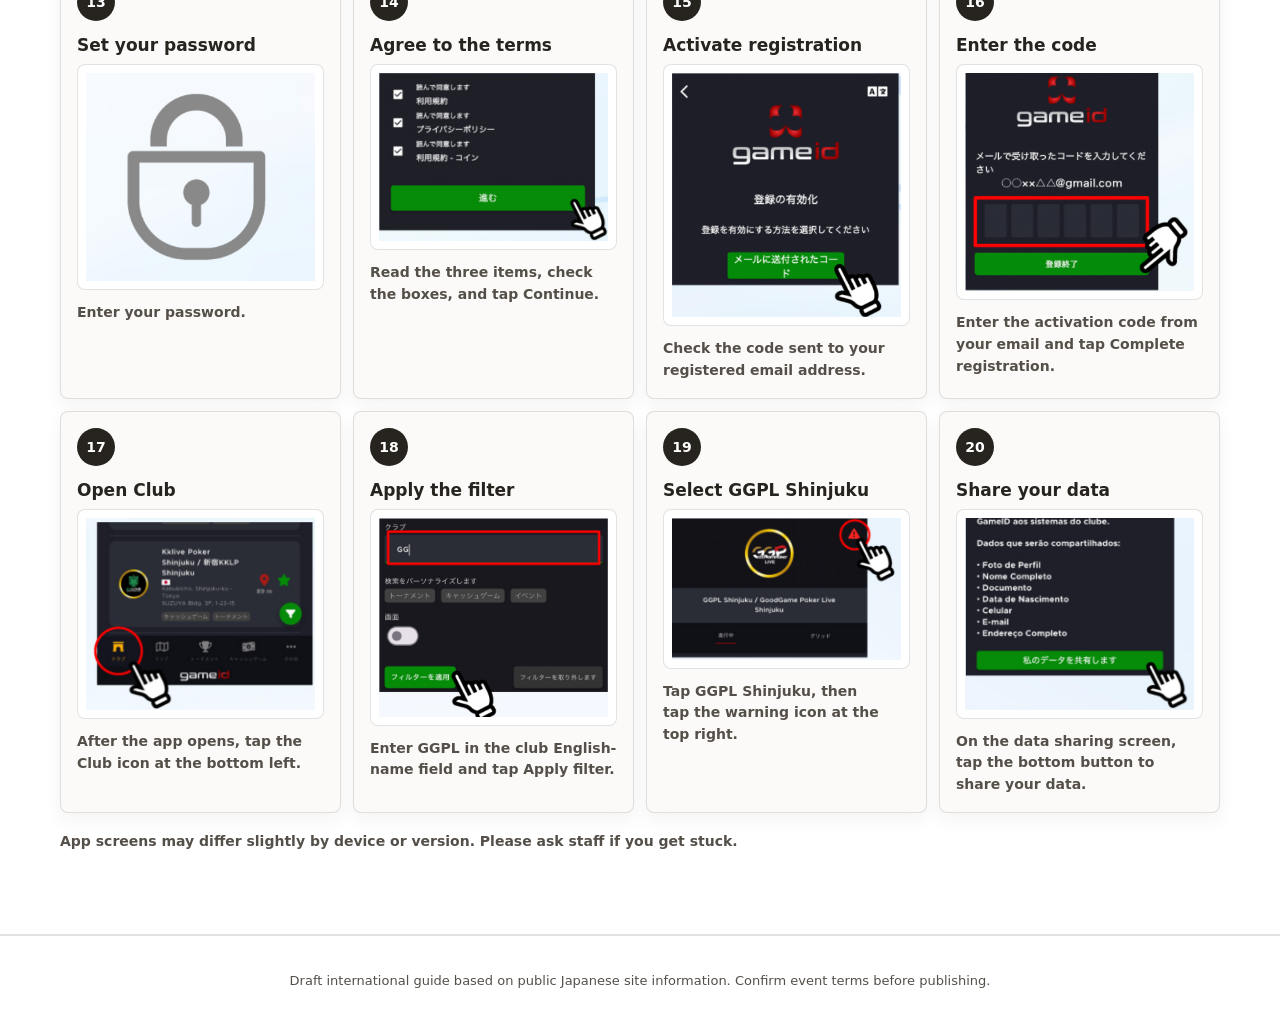
==== commit 82c94310: "Add tournament card UI accents" ====
--- a/docs/index.html
+++ b/docs/index.html
@@ -10,7 +10,7 @@
       content="International visitor guide for GoodGame Poker Live Shinjuku, an amusement poker room in Shinjuku, Tokyo."
     >
     <link rel="icon" href="assets/logo-shinjuku.png">
-    <link rel="stylesheet" href="styles.css?v=20260911-ui-accent">
+    <link rel="stylesheet" href="styles.css?v=20260911-tournament-accent">
   </head>
   <body>
     <header class="site-header" aria-label="Primary">
--- a/docs/styles.css
+++ b/docs/styles.css
@@ -959,9 +959,38 @@
   grid-template-columns: 1fr auto;
   gap: 24px;
   align-items: stretch;
+  position: relative;
+  overflow: hidden;
   padding: 18px;
   background: var(--white);
   border: 1px solid var(--line);
+}
+
+.event-card:not(.event-card-fixed) {
+  border-color: rgba(26, 23, 20, 0.16);
+  background: linear-gradient(180deg, rgba(255, 249, 237, 0.72), var(--white) 118px);
+}
+
+.event-card:not(.event-card-fixed)::before {
+  content: "";
+  position: absolute;
+  inset: 0 0 auto;
+  height: 5px;
+  background: var(--accent-gold);
+}
+
+.event-card:not(.event-card-fixed) .event-content {
+  min-width: 0;
+}
+
+.event-card:not(.event-card-fixed) .event-title-row {
+  align-items: center;
+  padding-bottom: 14px;
+  border-bottom: 1px solid rgba(26, 23, 20, 0.1);
+}
+
+.event-card:not(.event-card-fixed) .event-title-copy h3 {
+  margin-top: 0;
 }
 
 .event-card-fixed {
@@ -1074,6 +1103,13 @@
 }
 
 .event-drink-note {
+  display: inline-flex;
+  align-items: center;
+  min-height: 26px;
+  padding: 3px 8px;
+  border: 1px solid rgba(169, 130, 42, 0.24);
+  border-radius: 6px;
+  background: rgba(255, 249, 237, 0.8);
   font-size: 12px;
   font-weight: 850;
 }
@@ -1091,6 +1127,14 @@
   font-weight: 900;
 }
 
+.event-card:not(.event-card-fixed) .category-pill {
+  min-height: 32px;
+  padding: 0 12px;
+  background: var(--ink);
+  color: var(--white);
+  box-shadow: inset 0 -3px 0 var(--accent-gold);
+}
+
 .event-meta {
   display: grid;
   grid-template-columns: repeat(4, minmax(120px, 1fr));
@@ -1099,10 +1143,22 @@
 }
 
 .event-meta-item {
+  position: relative;
+  overflow: hidden;
   min-height: 66px;
-  padding: 10px;
-  border: 1px solid var(--line);
+  padding: 14px 12px 11px;
+  border: 1px solid rgba(26, 23, 20, 0.13);
   border-radius: 6px;
+  background: rgba(255, 255, 255, 0.88);
+  box-shadow: 0 8px 18px rgba(46, 38, 30, 0.05);
+}
+
+.event-card:not(.event-card-fixed) .event-meta-item::before {
+  content: "";
+  position: absolute;
+  inset: 0 0 auto;
+  height: 4px;
+  background: var(--accent-gold-soft);
 }
 
 .event-meta dt {
@@ -1112,9 +1168,15 @@
 }
 
 .event-meta dd {
-  margin: 4px 0 0;
+  margin: 6px 0 0;
   font-weight: 800;
   overflow-wrap: anywhere;
+}
+
+.event-card:not(.event-card-fixed) .event-meta dd {
+  color: var(--ink);
+  font-size: 17px;
+  line-height: 1.2;
 }
 
 .cash-game-rates {
@@ -1355,6 +1417,18 @@
   font-weight: 900;
   text-align: center;
   text-decoration: none;
+}
+
+.event-card:not(.event-card-fixed) .event-action {
+  min-height: 56px;
+  border-color: rgba(26, 23, 20, 0.2);
+  background: linear-gradient(180deg, var(--white), var(--accent-gold-wash));
+  box-shadow: 0 10px 20px rgba(46, 38, 30, 0.08);
+}
+
+.event-card:not(.event-card-fixed) .event-action:hover {
+  border-color: var(--accent-gold);
+  background: var(--accent-gold-wash);
 }
 
 .event-action:hover,
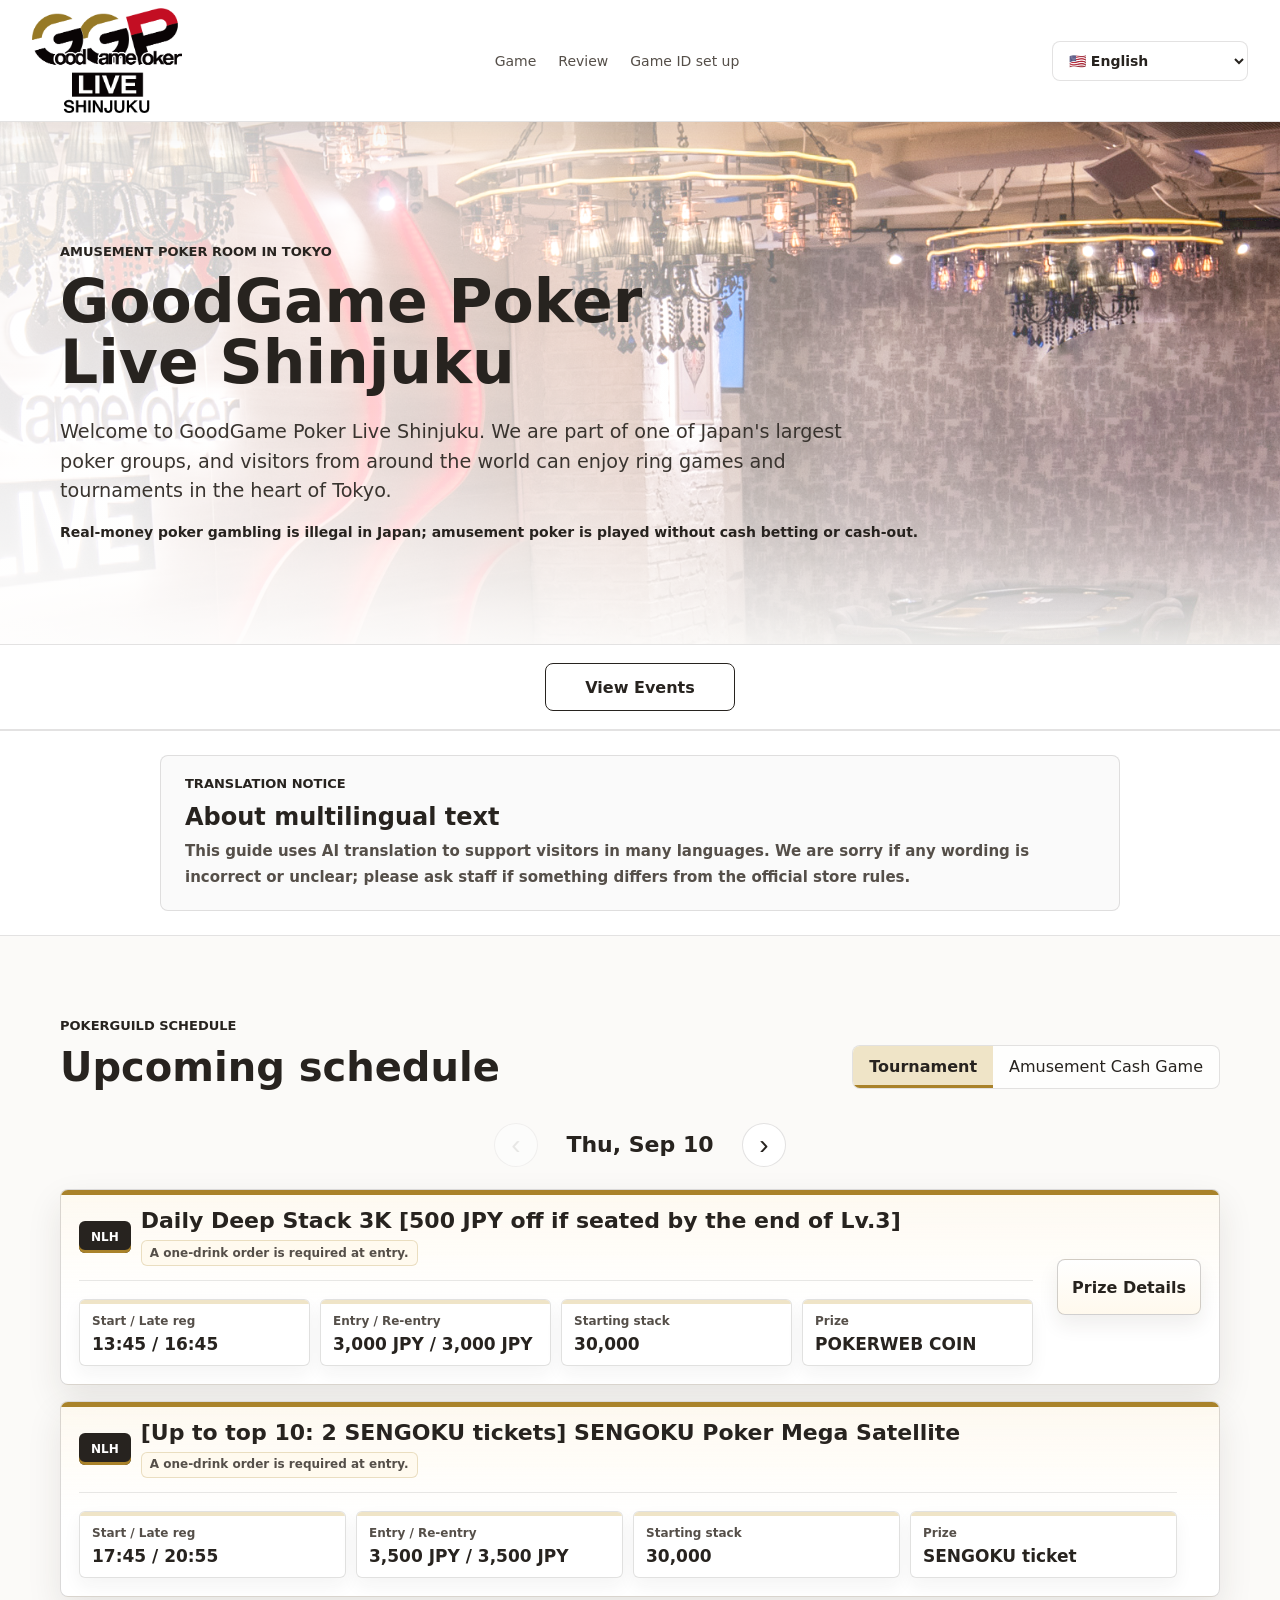
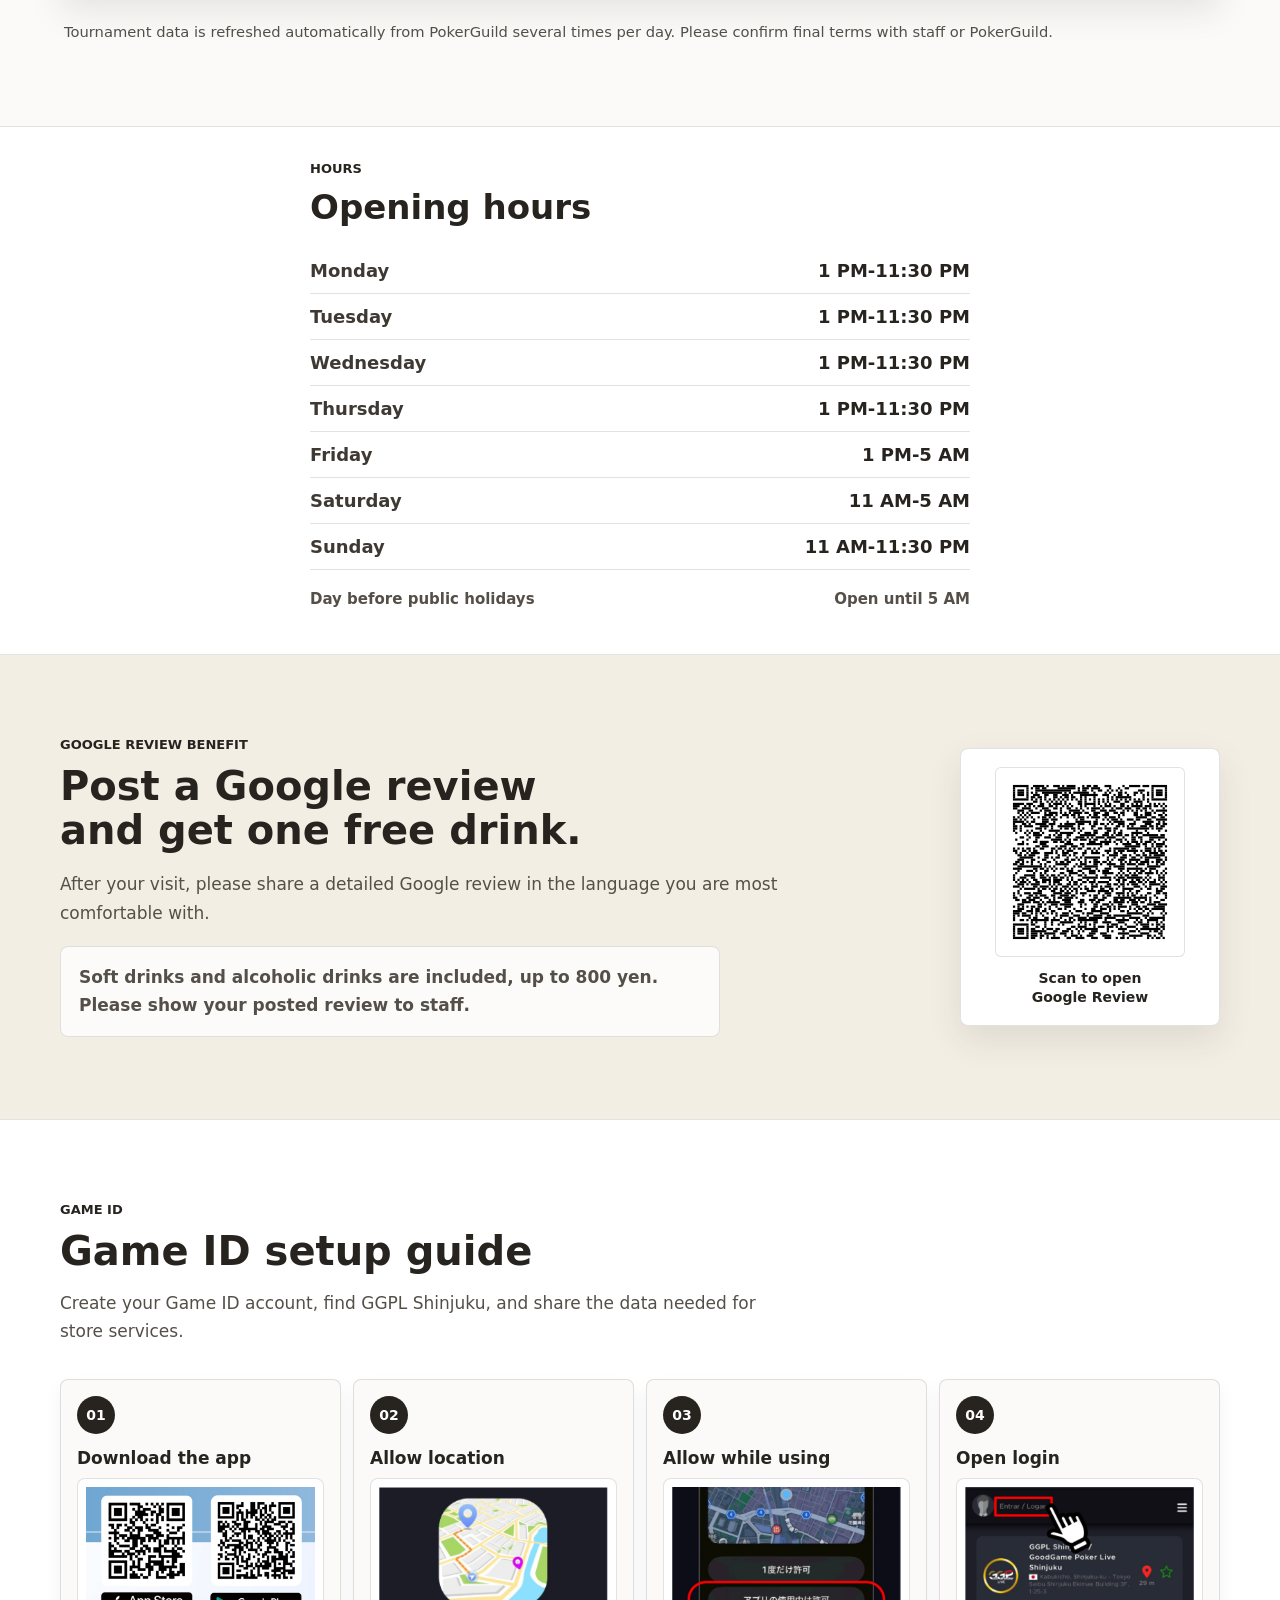
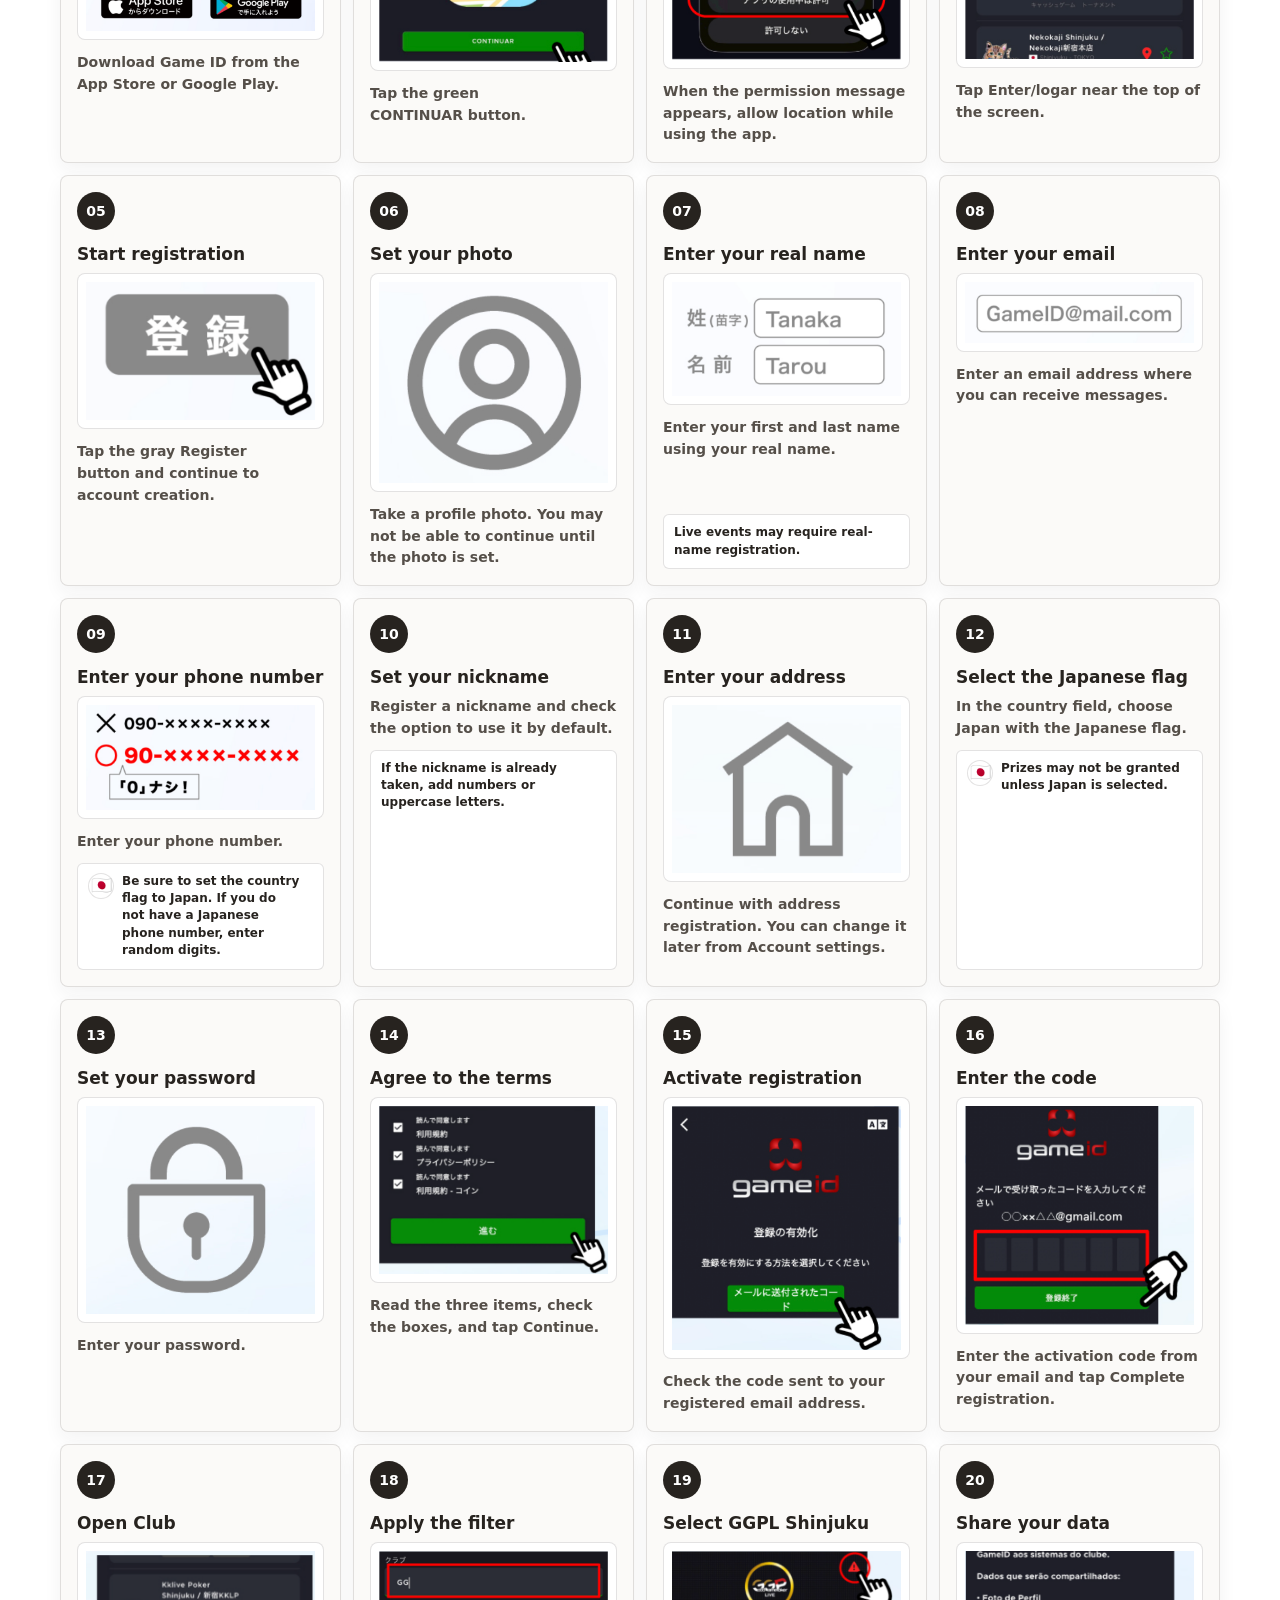
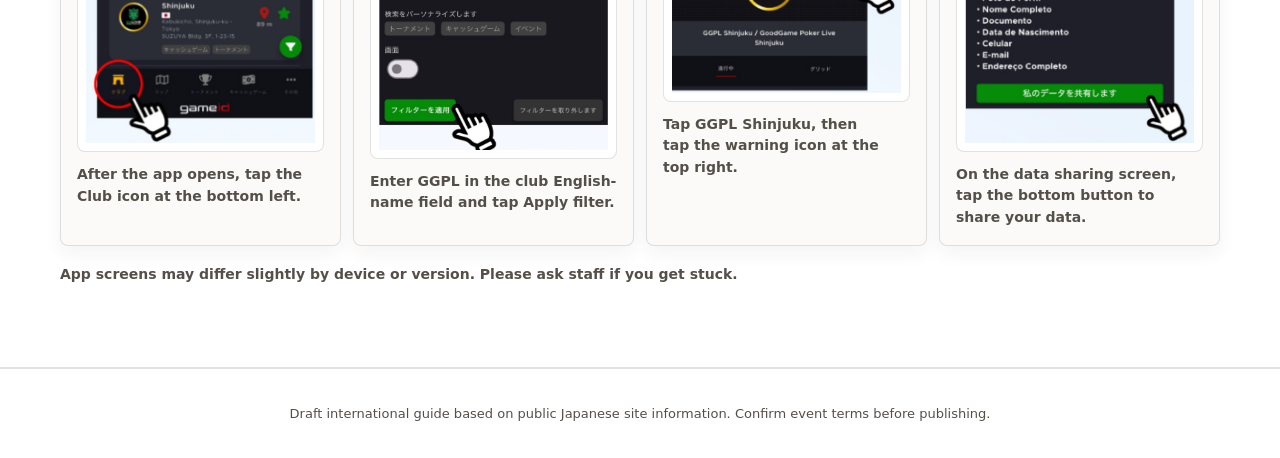
==== commit 68841b36: "Remove Web Coin guide section" ====
--- a/docs/index.html
+++ b/docs/index.html
@@ -18,7 +18,6 @@
         <img class="brand-logo" src="assets/logo-shinjuku.png" alt="GoodGame Poker Live Shinjuku">
       </a>
       <nav class="nav-links" aria-label="Page sections">
-        <a href="#webcoin" data-i18n="navWebCoin">About Web coin</a>
         <a href="#events" data-i18n="navEvents">Game</a>
         <a href="#apply" data-i18n="navApply">Review</a>
         <a href="#gameid" data-i18n="navGameId">Game ID set up</a>
@@ -72,45 +71,6 @@
           <p data-i18n="translationNoticeCopy">
             This guide uses AI translation to support visitors in many languages. We are sorry if any wording is incorrect or unclear; please ask staff if something differs from the official store rules.
           </p>
-        </div>
-      </section>
-
-      <section id="webcoin" class="webcoin-section" aria-labelledby="webcoin-title">
-        <div class="section-inner webcoin-layout">
-          <div class="section-heading webcoin-heading">
-            <p class="section-kicker" data-i18n="webcoinKicker">Web Coin</p>
-            <div class="webcoin-title-row">
-              <h2 id="webcoin-title" data-i18n="webcoinTitle">Web Coin guide</h2>
-              <figure class="webcoin-badge">
-                <img src="assets/pokerweb-coin-shop.png" alt="PokerWeb Coin participating store">
-              </figure>
-            </div>
-            <p data-i18n="webcoinIntro">
-              Top-finishing players will be offered a player contract with Global Point LLC as a prize. This is a service outsourcing agreement. If you would like to apply Web Coin toward an entry fee, you can use it directly at the time of entry.
-            </p>
-          </div>
-          <div class="webcoin-details">
-            <div class="webcoin-card-list">
-              <article class="webcoin-card">
-                <h3 data-i18n="webcoinCheckTitle">Player contract</h3>
-                <p data-i18n="webcoinCheckCopy">
-                  Players who wish to receive Web Coin or support based on their results must complete a player contract procedure with Global Point LLC.
-                </p>
-              </article>
-              <article class="webcoin-card">
-                <h3 data-i18n="webcoinUseTitle">Eligible support</h3>
-                <p data-i18n="webcoinUseCopy">
-                  Web Coin can be used as support for domestic and international travel expenses, tournament fees, and accommodation expenses.
-                </p>
-              </article>
-            </div>
-            <div class="webcoin-qr">
-              <p data-i18n="webcoinApplyText">
-                For player contracts, support applications, and eligible tournaments, please see the QR code below.
-              </p>
-              <img src="assets/webcoin-support-qr.png" alt="Player contract and support application QR code">
-            </div>
-          </div>
         </div>
       </section>
 
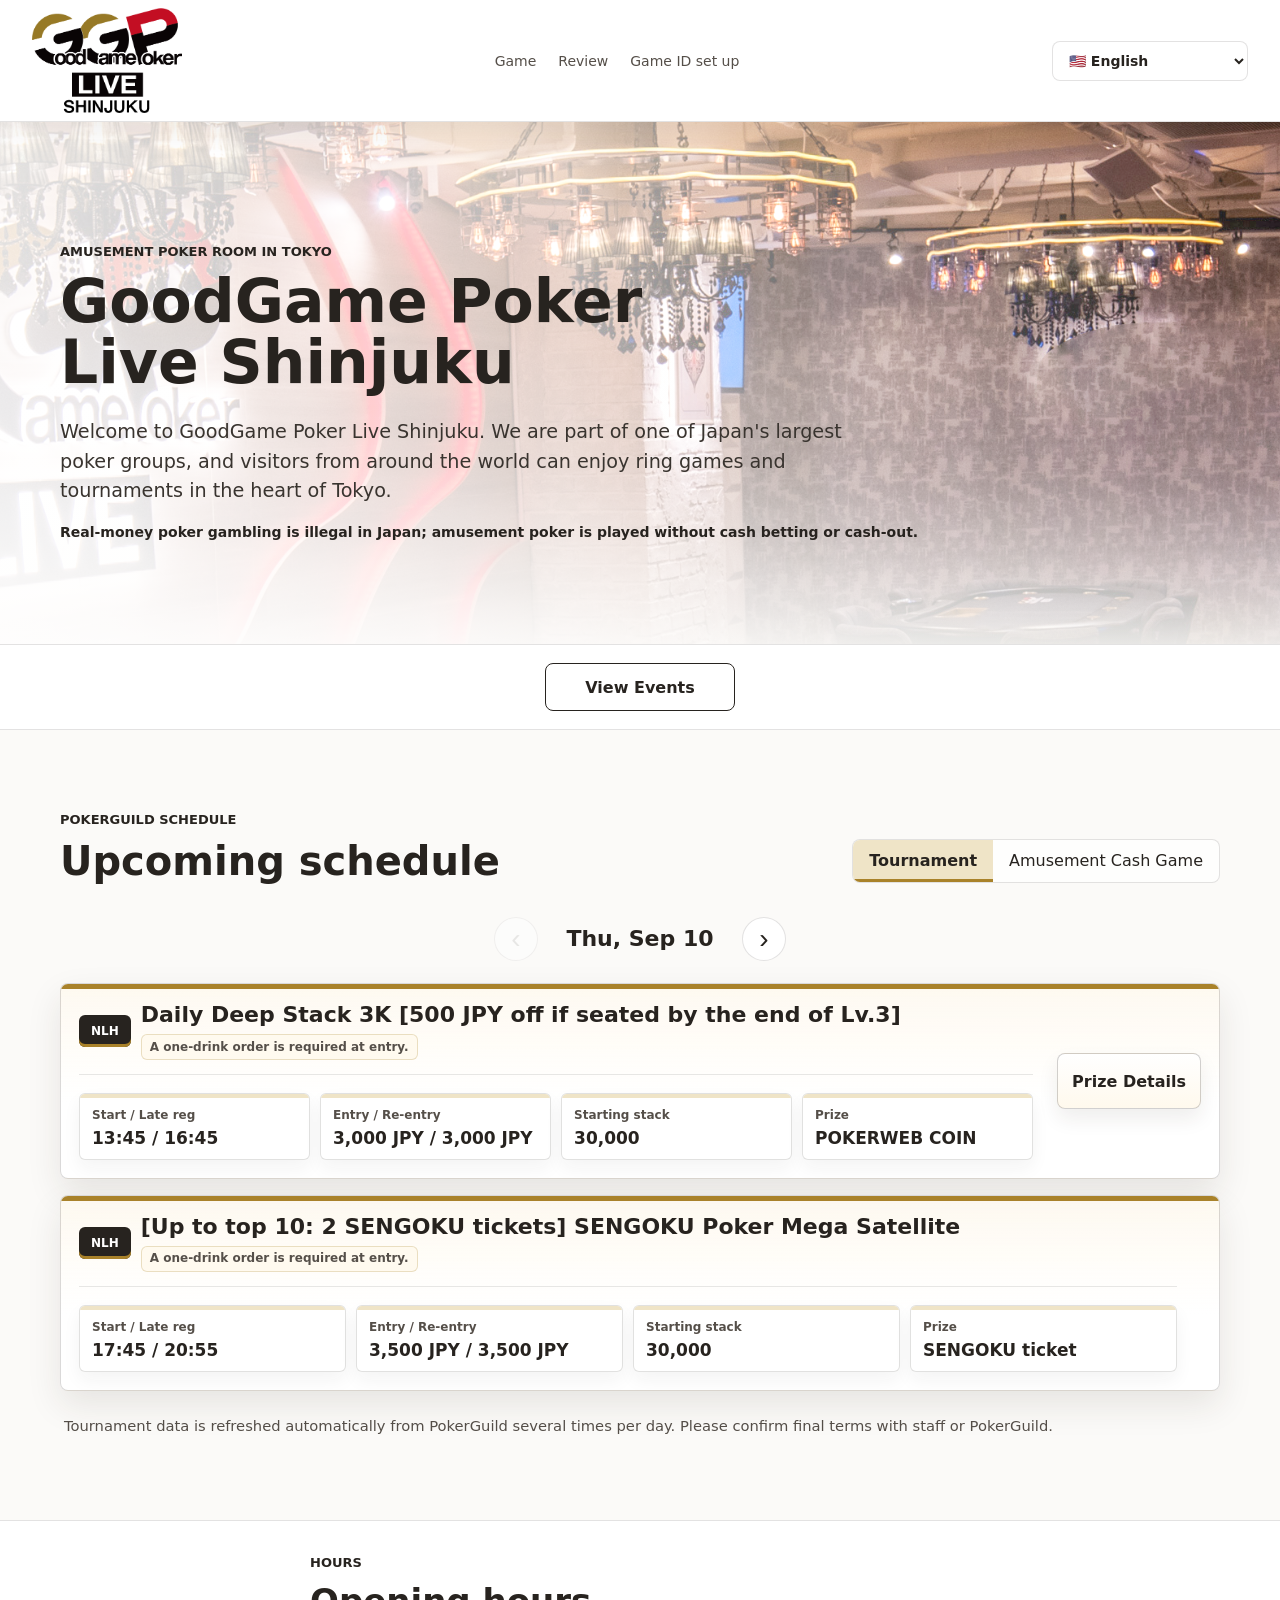
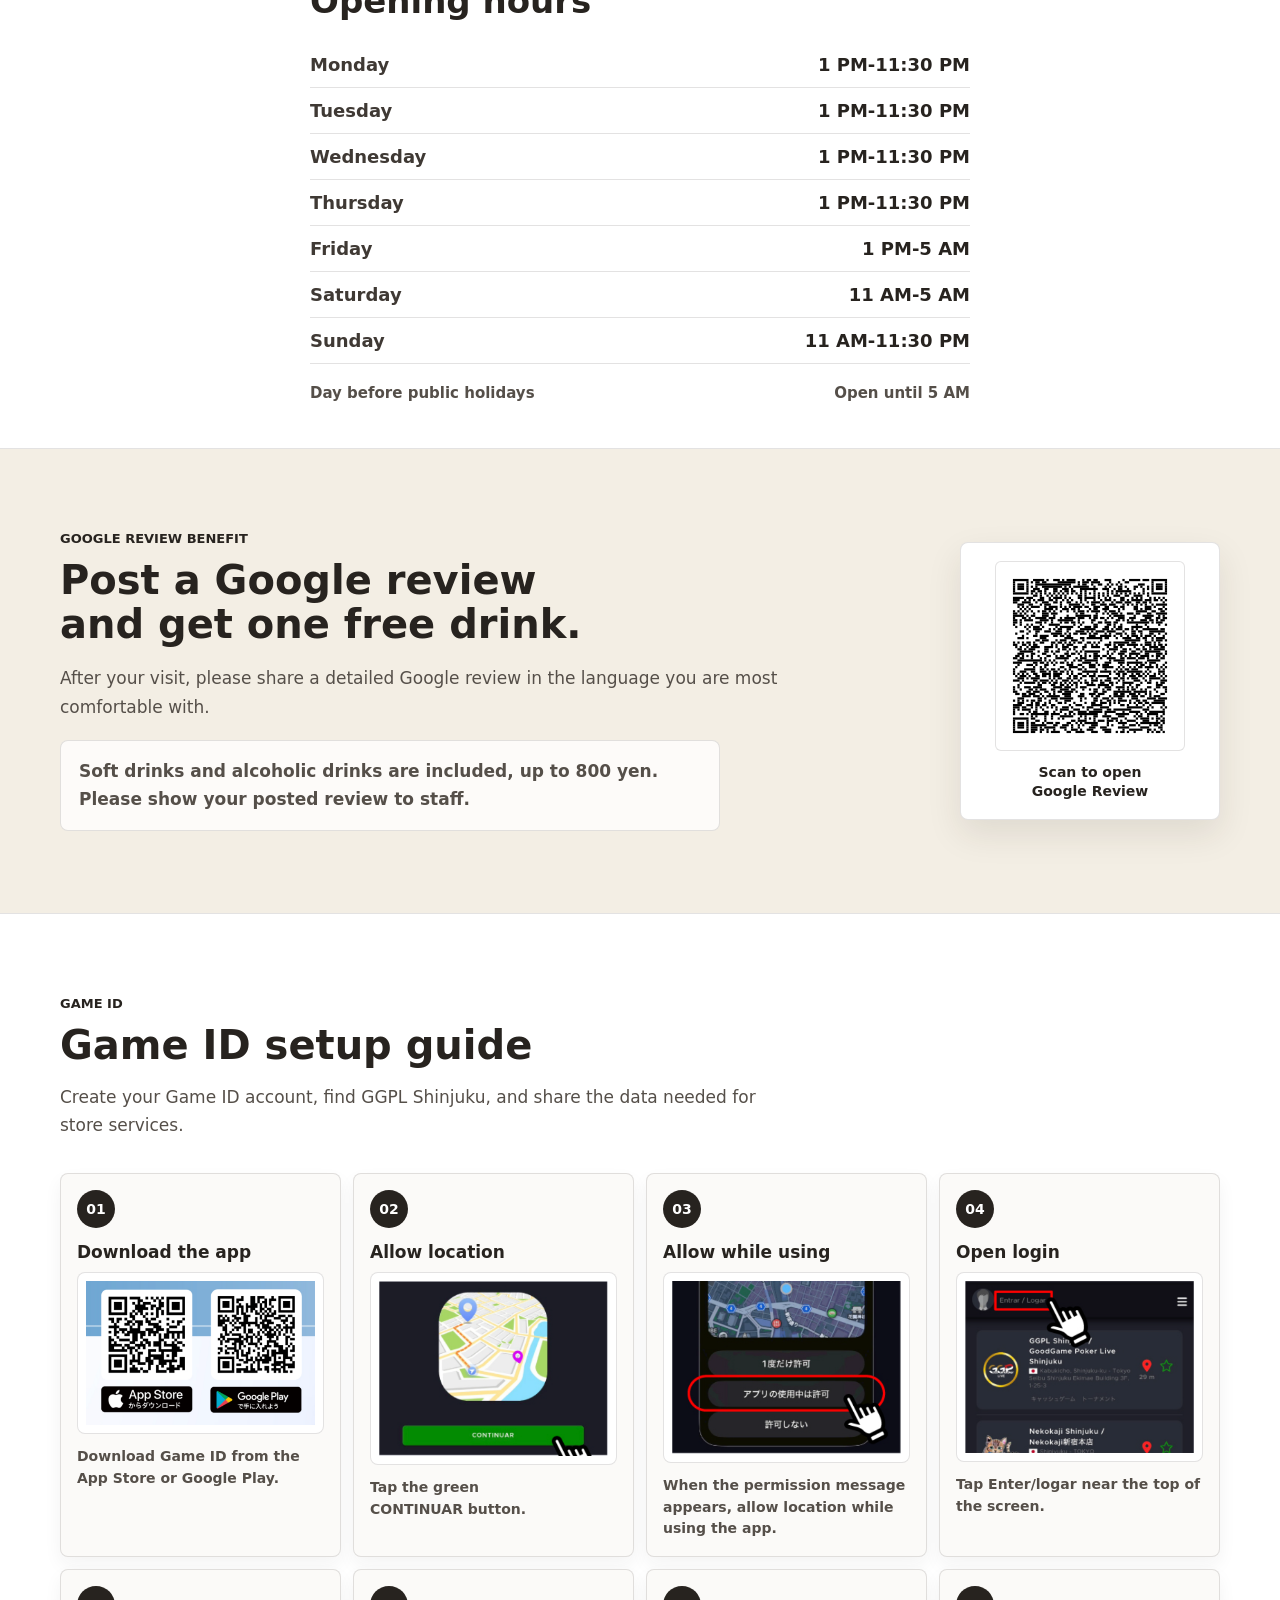
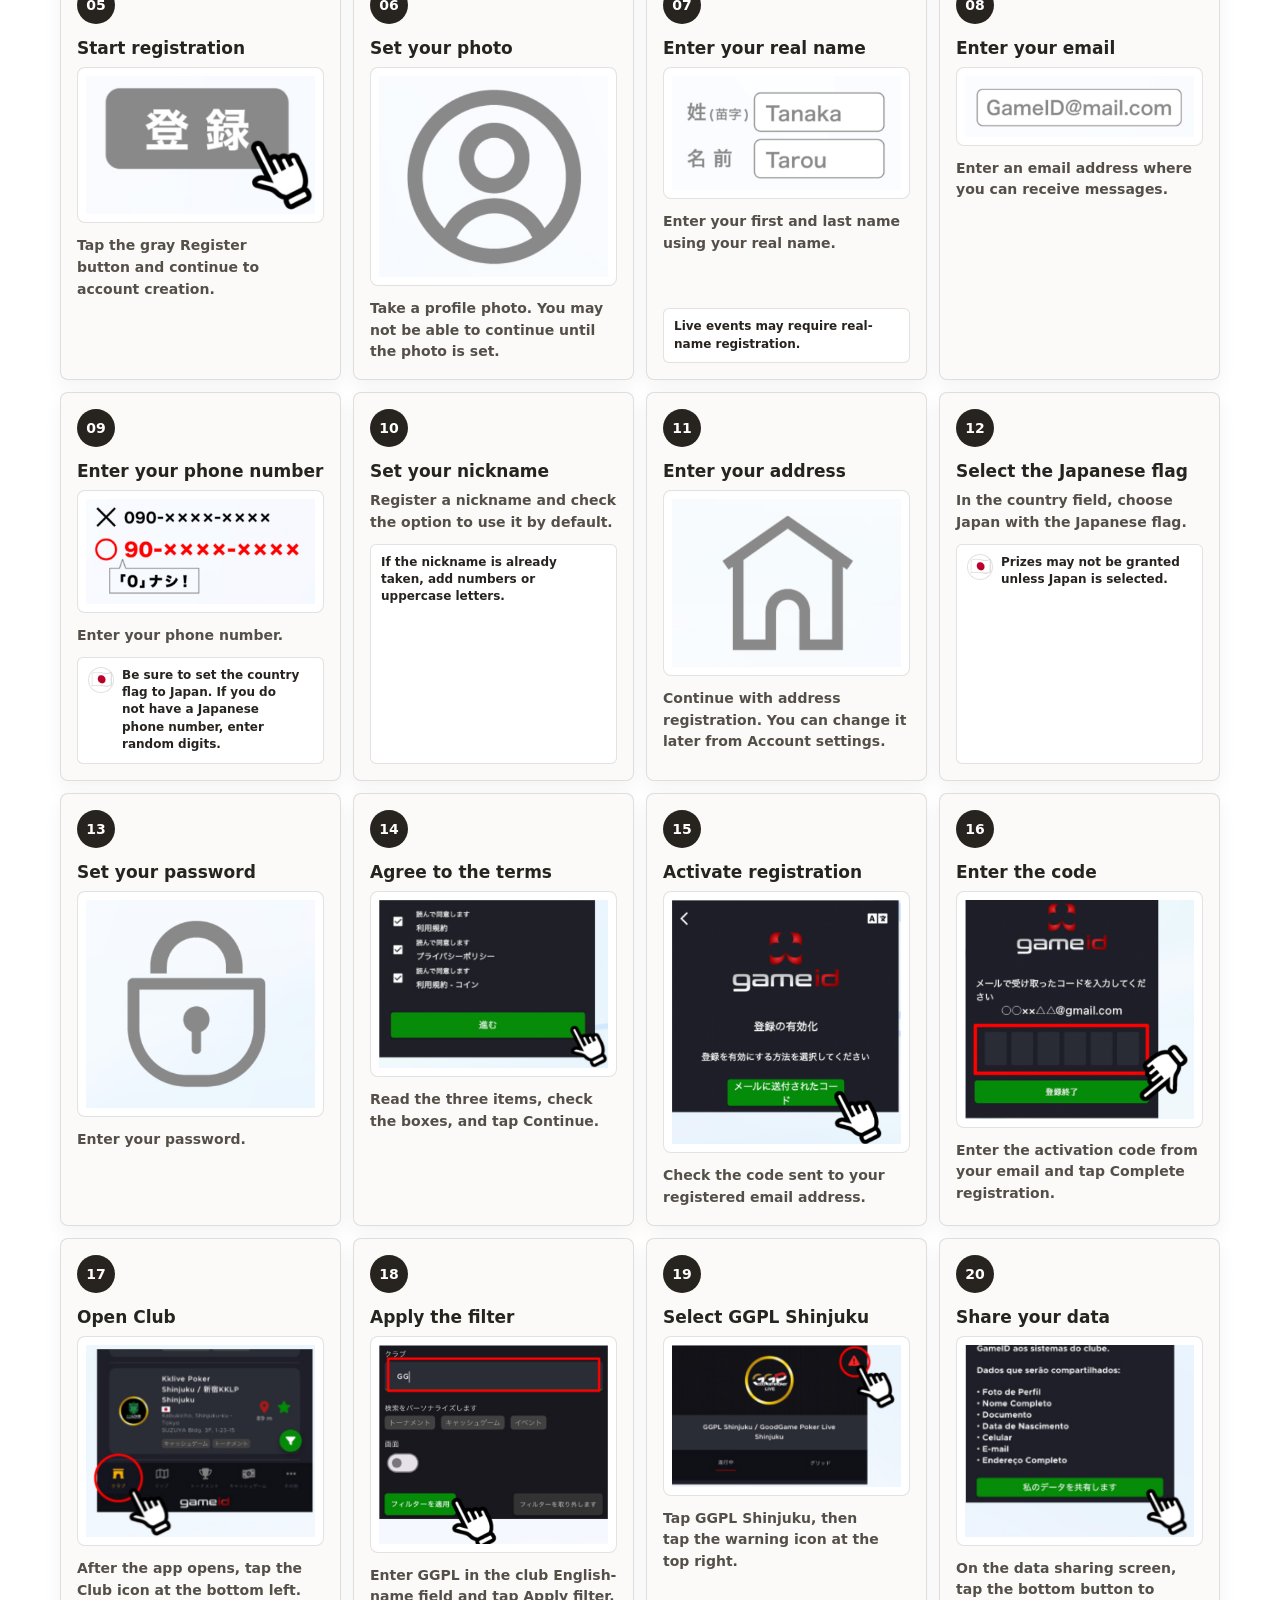
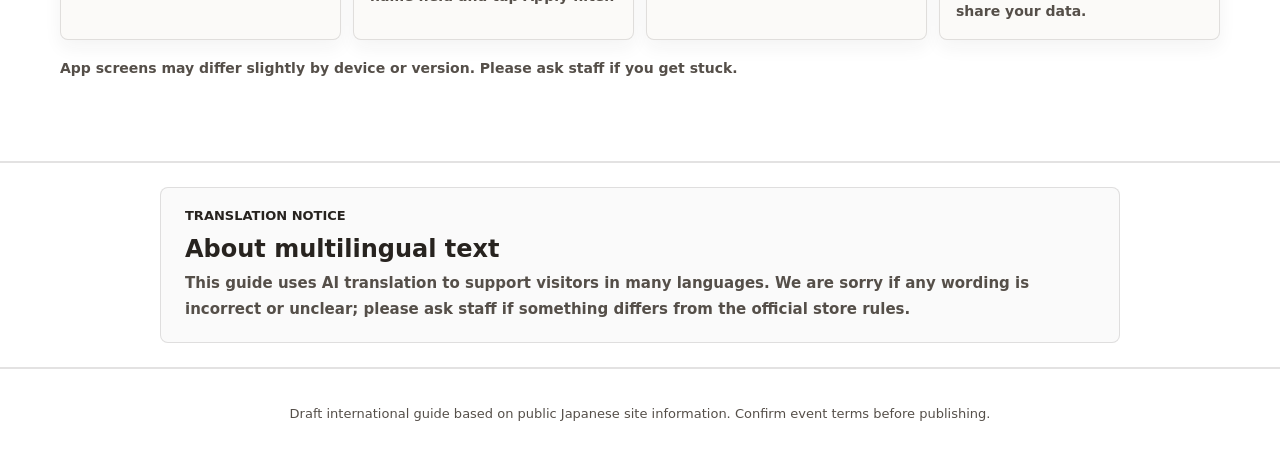
==== commit 77507a6b: "Move translation notice to bottom" ====
--- a/docs/index.html
+++ b/docs/index.html
@@ -63,16 +63,6 @@
       <nav class="hero-actions" aria-label="Primary actions">
         <a class="button button-primary" href="#events" data-i18n="ctaEvents">View Events</a>
       </nav>
-
-      <section class="translation-note-section" aria-labelledby="translation-note-title">
-        <div class="translation-note-inner">
-          <p class="section-kicker" data-i18n="translationNoticeKicker">Translation notice</p>
-          <h2 id="translation-note-title" data-i18n="translationNoticeTitle">About multilingual text</h2>
-          <p data-i18n="translationNoticeCopy">
-            This guide uses AI translation to support visitors in many languages. We are sorry if any wording is incorrect or unclear; please ask staff if something differs from the official store rules.
-          </p>
-        </div>
-      </section>
 
       <section id="events" class="section section-light">
         <div class="section-inner">
@@ -172,6 +162,16 @@
         </div>
       </section>
 
+      <section class="translation-note-section" aria-labelledby="translation-note-title">
+        <div class="translation-note-inner">
+          <p class="section-kicker" data-i18n="translationNoticeKicker">Translation notice</p>
+          <h2 id="translation-note-title" data-i18n="translationNoticeTitle">About multilingual text</h2>
+          <p data-i18n="translationNoticeCopy">
+            This guide uses AI translation to support visitors in many languages. We are sorry if any wording is incorrect or unclear; please ask staff if something differs from the official store rules.
+          </p>
+        </div>
+      </section>
+
     </main>
 
     <footer class="site-footer">
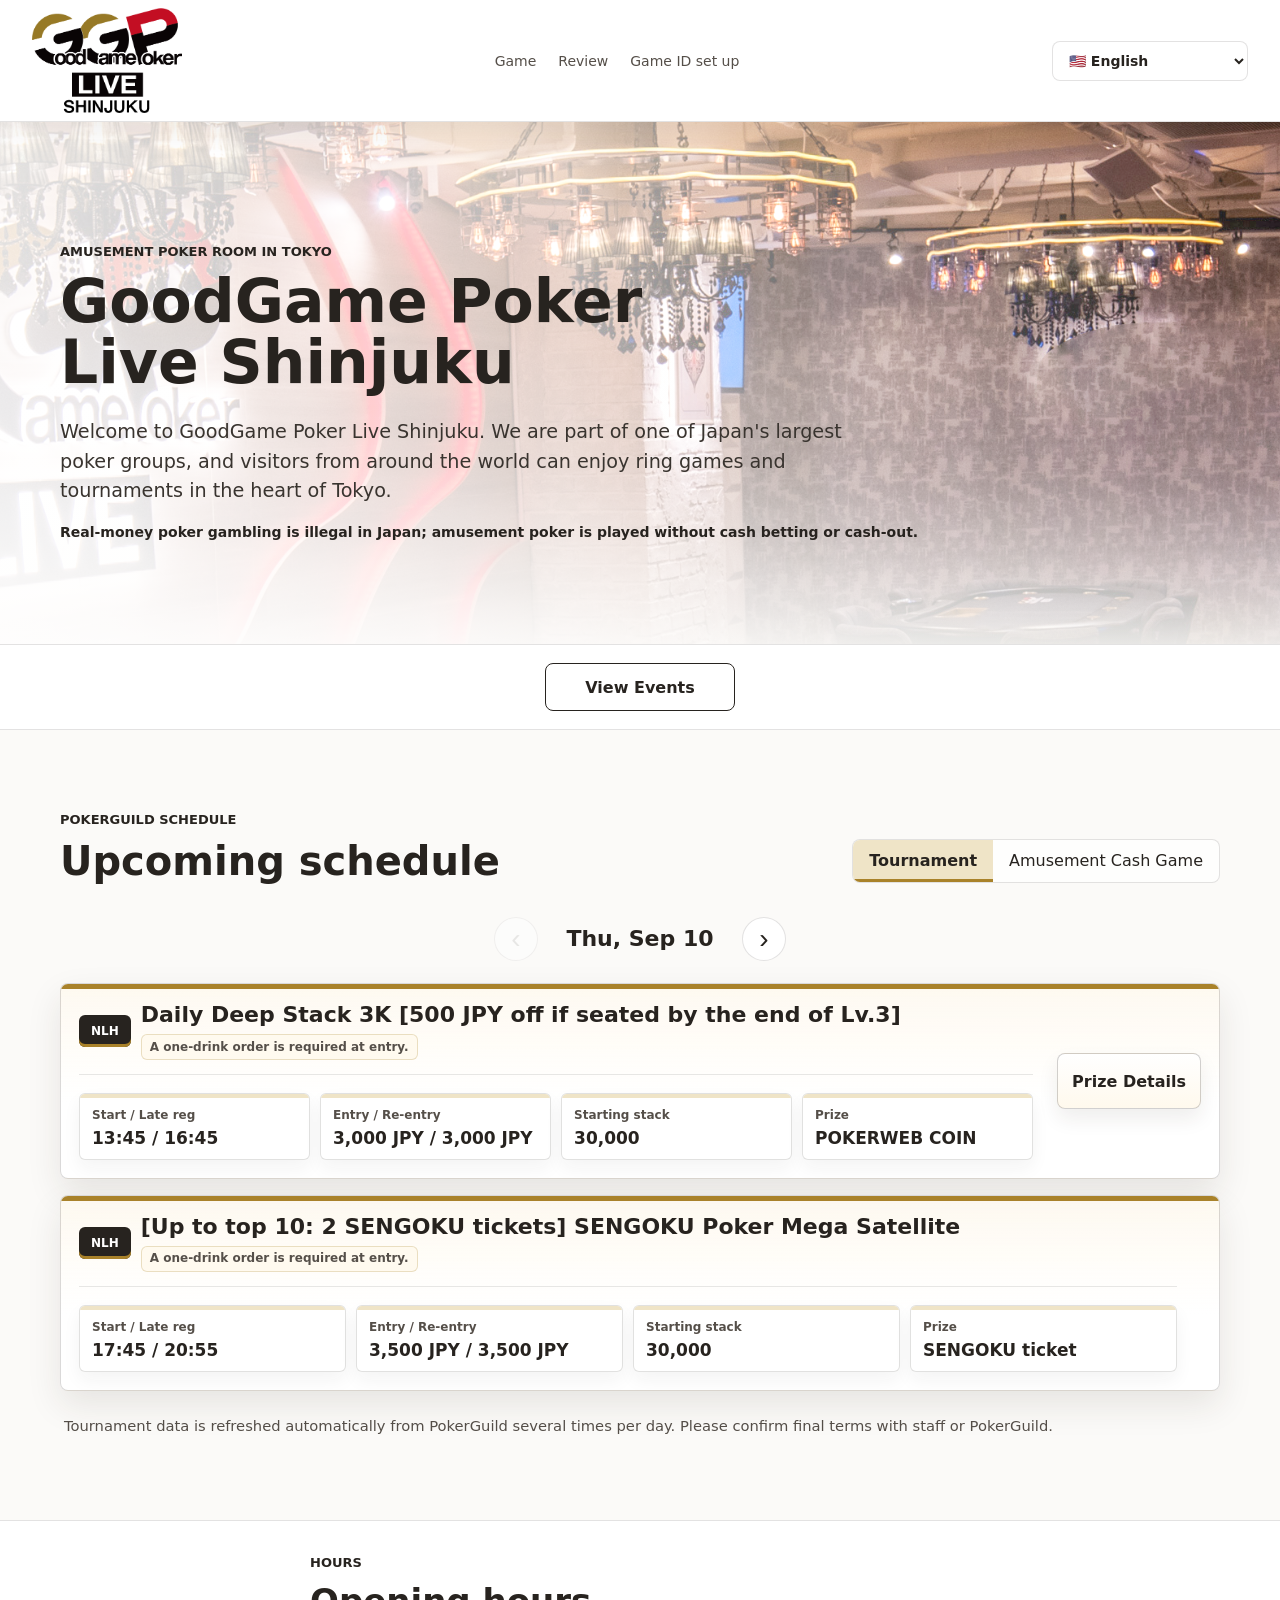
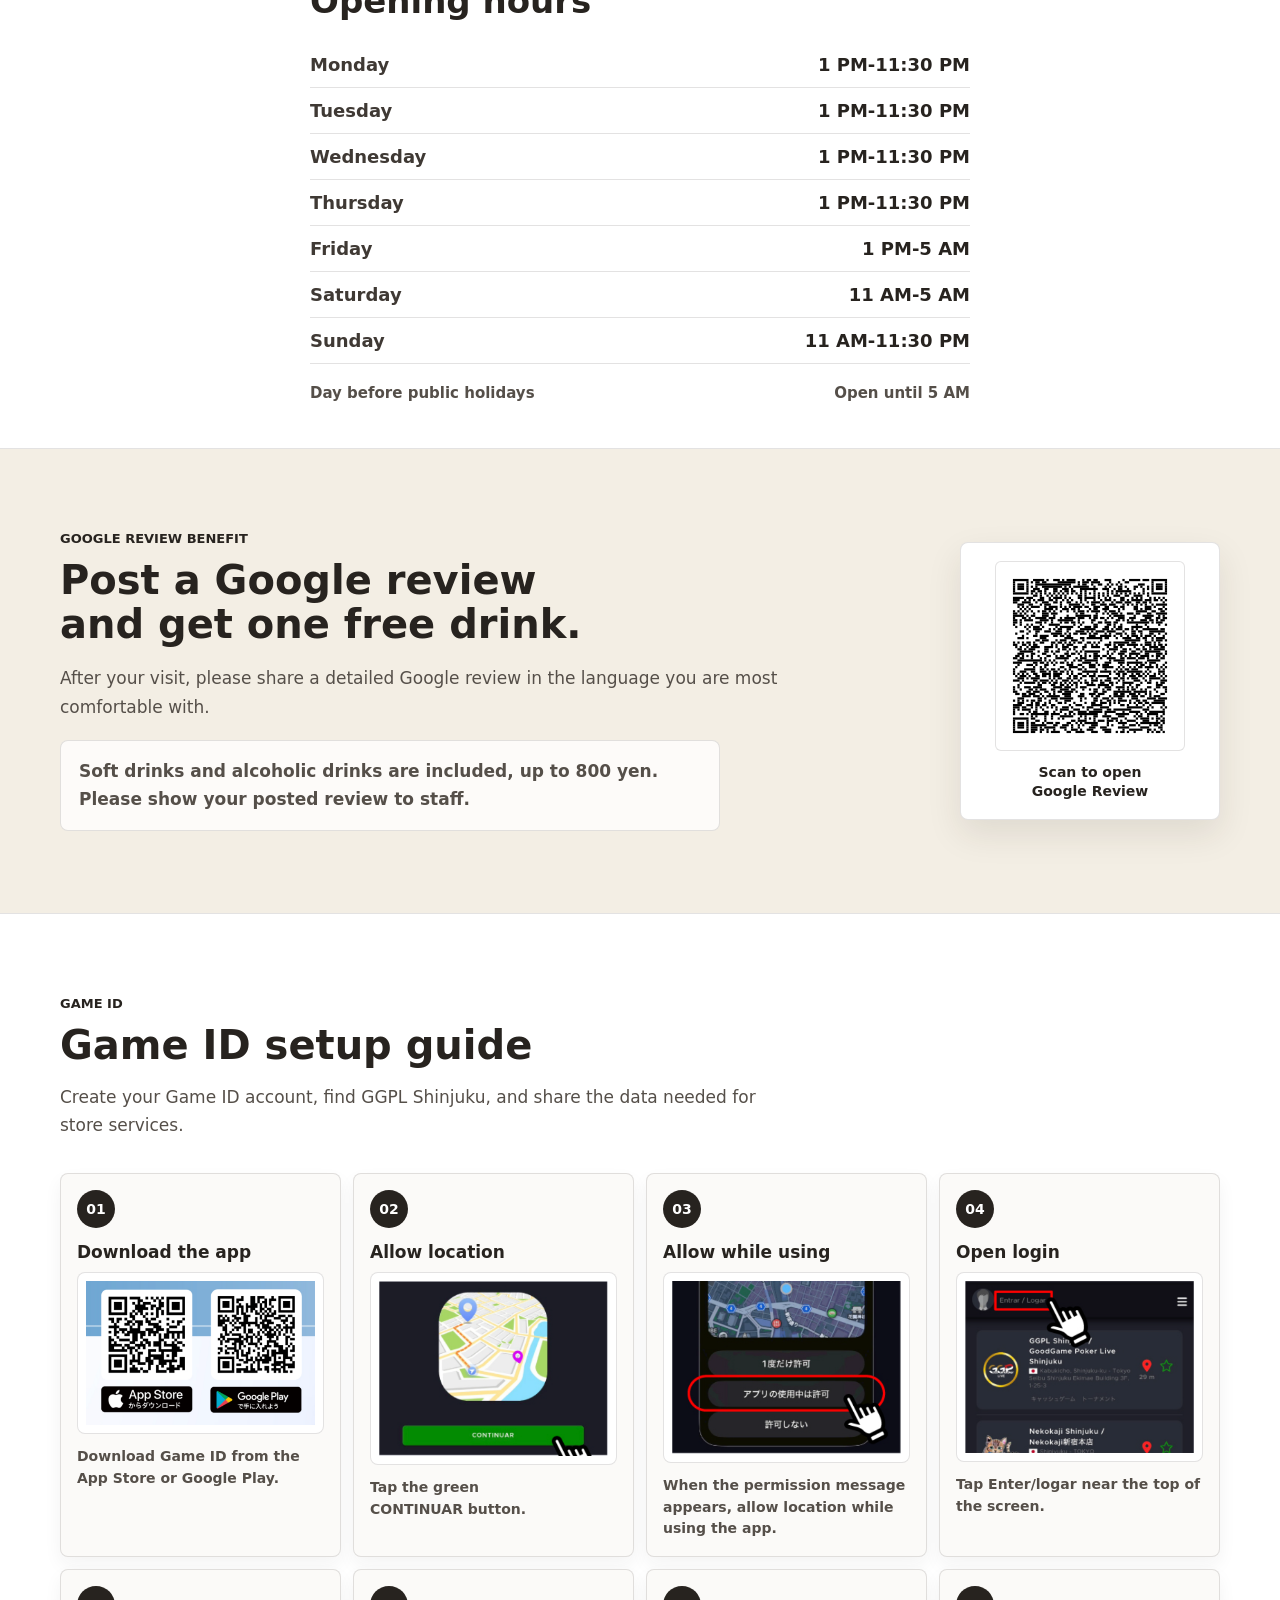
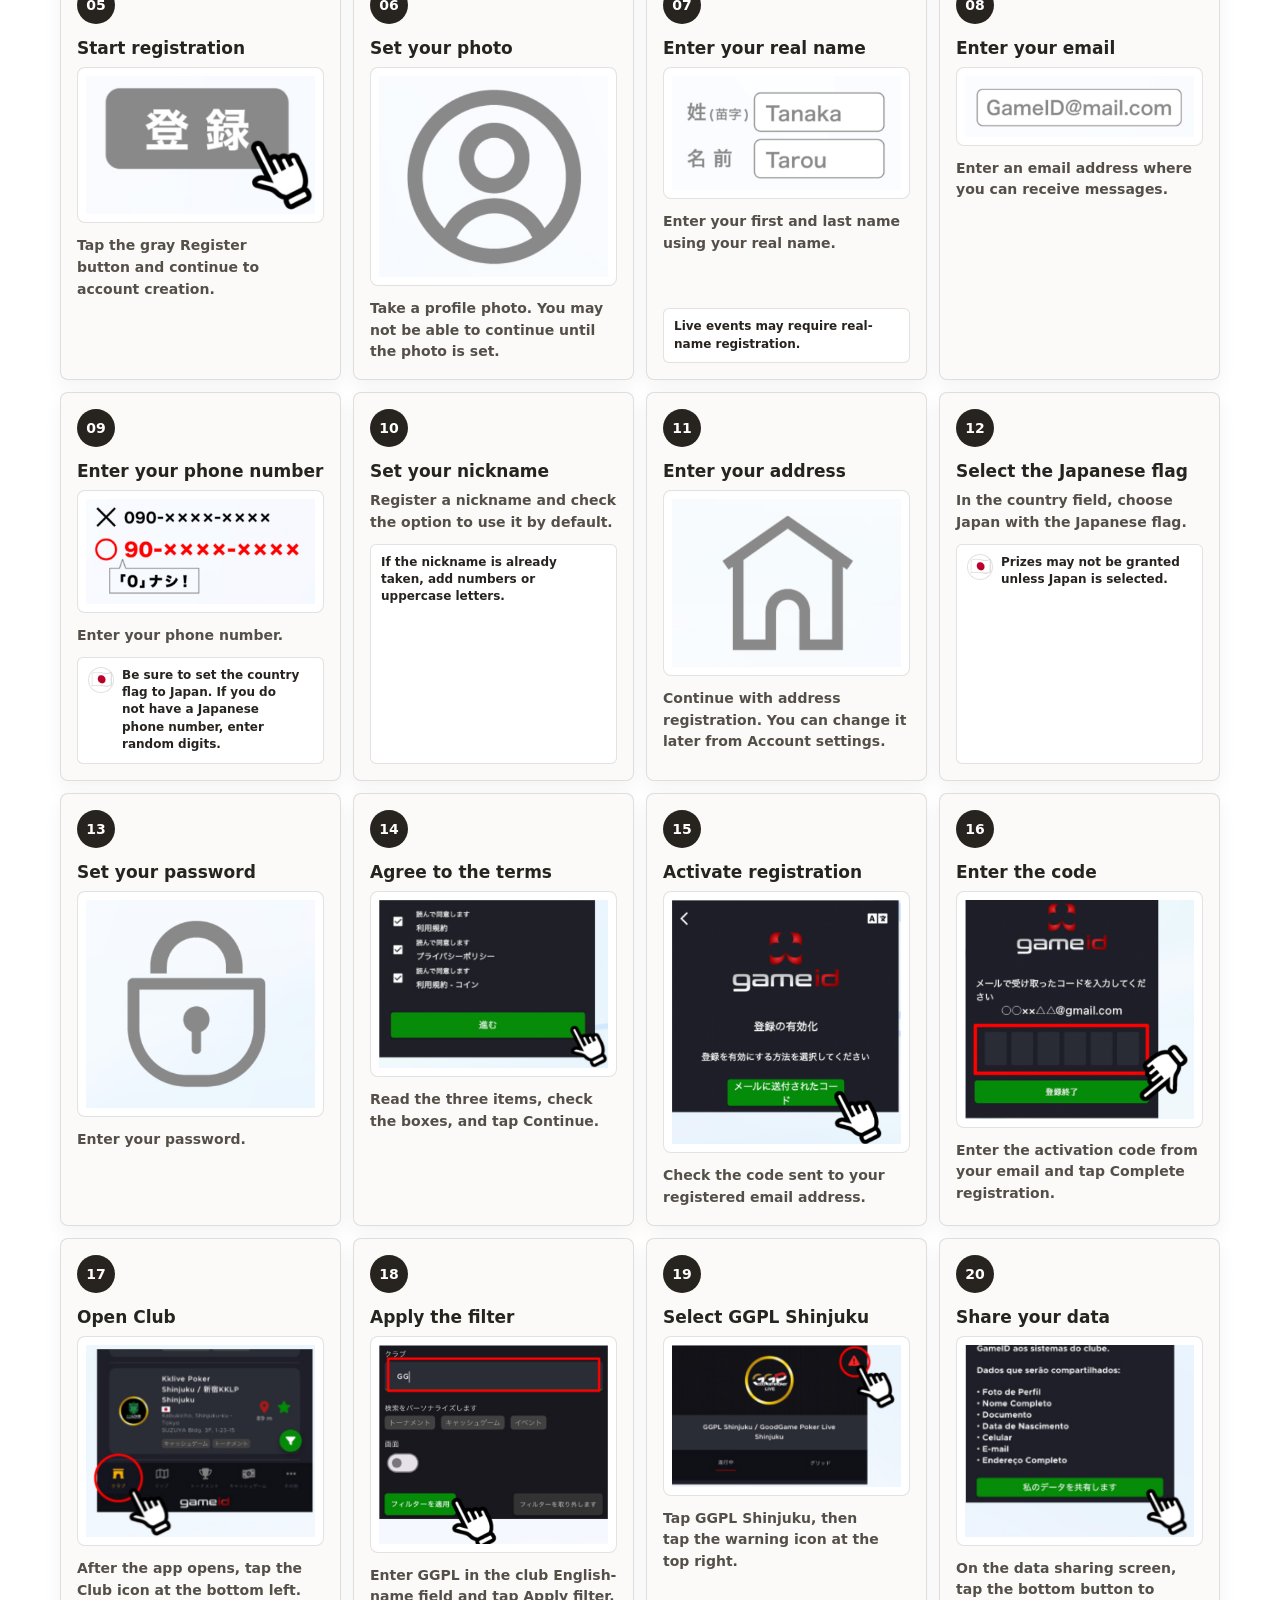
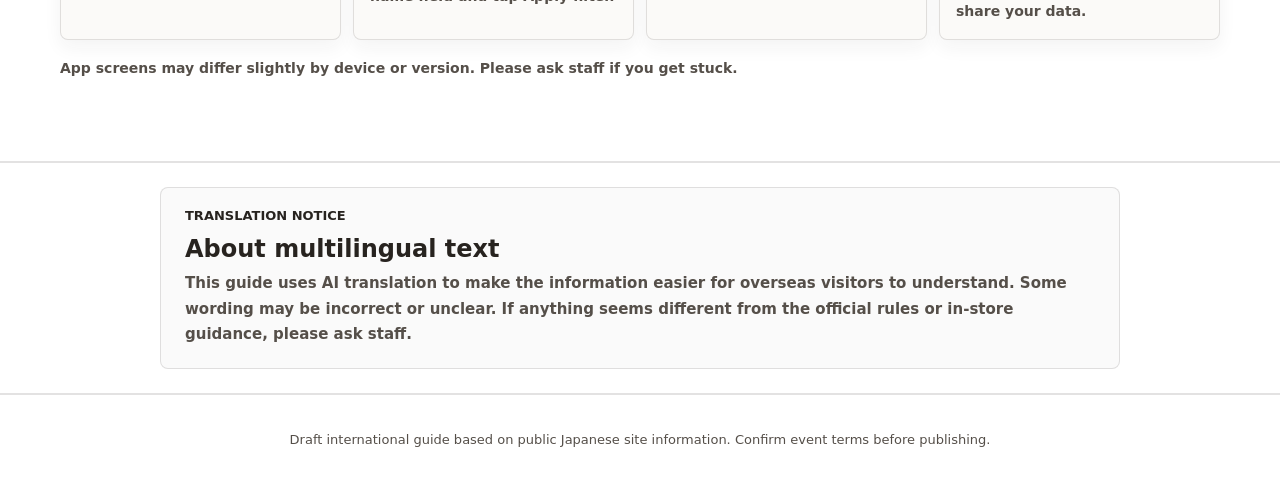
==== commit 82834ba5: "Update translation notice wording" ====
--- a/docs/index.html
+++ b/docs/index.html
@@ -167,7 +167,7 @@
           <p class="section-kicker" data-i18n="translationNoticeKicker">Translation notice</p>
           <h2 id="translation-note-title" data-i18n="translationNoticeTitle">About multilingual text</h2>
           <p data-i18n="translationNoticeCopy">
-            This guide uses AI translation to support visitors in many languages. We are sorry if any wording is incorrect or unclear; please ask staff if something differs from the official store rules.
+            This guide uses AI translation to make the information easier for overseas visitors to understand. Some wording may be incorrect or unclear. If anything seems different from the official rules or in-store guidance, please ask staff.
           </p>
         </div>
       </section>
--- a/docs/styles.css
+++ b/docs/styles.css
@@ -1346,6 +1346,42 @@
   text-align: right;
 }
 
+.cash-game-guide-image {
+  display: flex;
+  justify-content: center;
+  margin-top: 18px;
+}
+
+.cash-game-guide-link {
+  display: block;
+  width: min(100%, 560px);
+  padding: 10px;
+  border: 1px solid rgba(131, 22, 29, 0.22);
+  border-radius: 8px;
+  background: linear-gradient(145deg, rgba(255, 255, 255, 0.96), rgba(251, 245, 245, 0.9));
+  box-shadow: 0 18px 38px rgba(46, 38, 30, 0.12);
+  transition: transform 160ms ease, box-shadow 160ms ease;
+}
+
+.cash-game-guide-image.is-night .cash-game-guide-link {
+  border-color: rgba(60, 42, 116, 0.24);
+  background: linear-gradient(145deg, rgba(255, 255, 255, 0.96), rgba(247, 244, 255, 0.9));
+}
+
+.cash-game-guide-link:hover {
+  transform: translateY(-2px);
+  box-shadow: 0 22px 44px rgba(46, 38, 30, 0.16);
+}
+
+.cash-game-guide-link img {
+  display: block;
+  width: 100%;
+  max-height: min(74vh, 780px);
+  object-fit: contain;
+  border-radius: 5px;
+  background: var(--white);
+}
+
 .cash-game-period-notice {
   margin-top: 16px;
   padding: 14px 16px;
